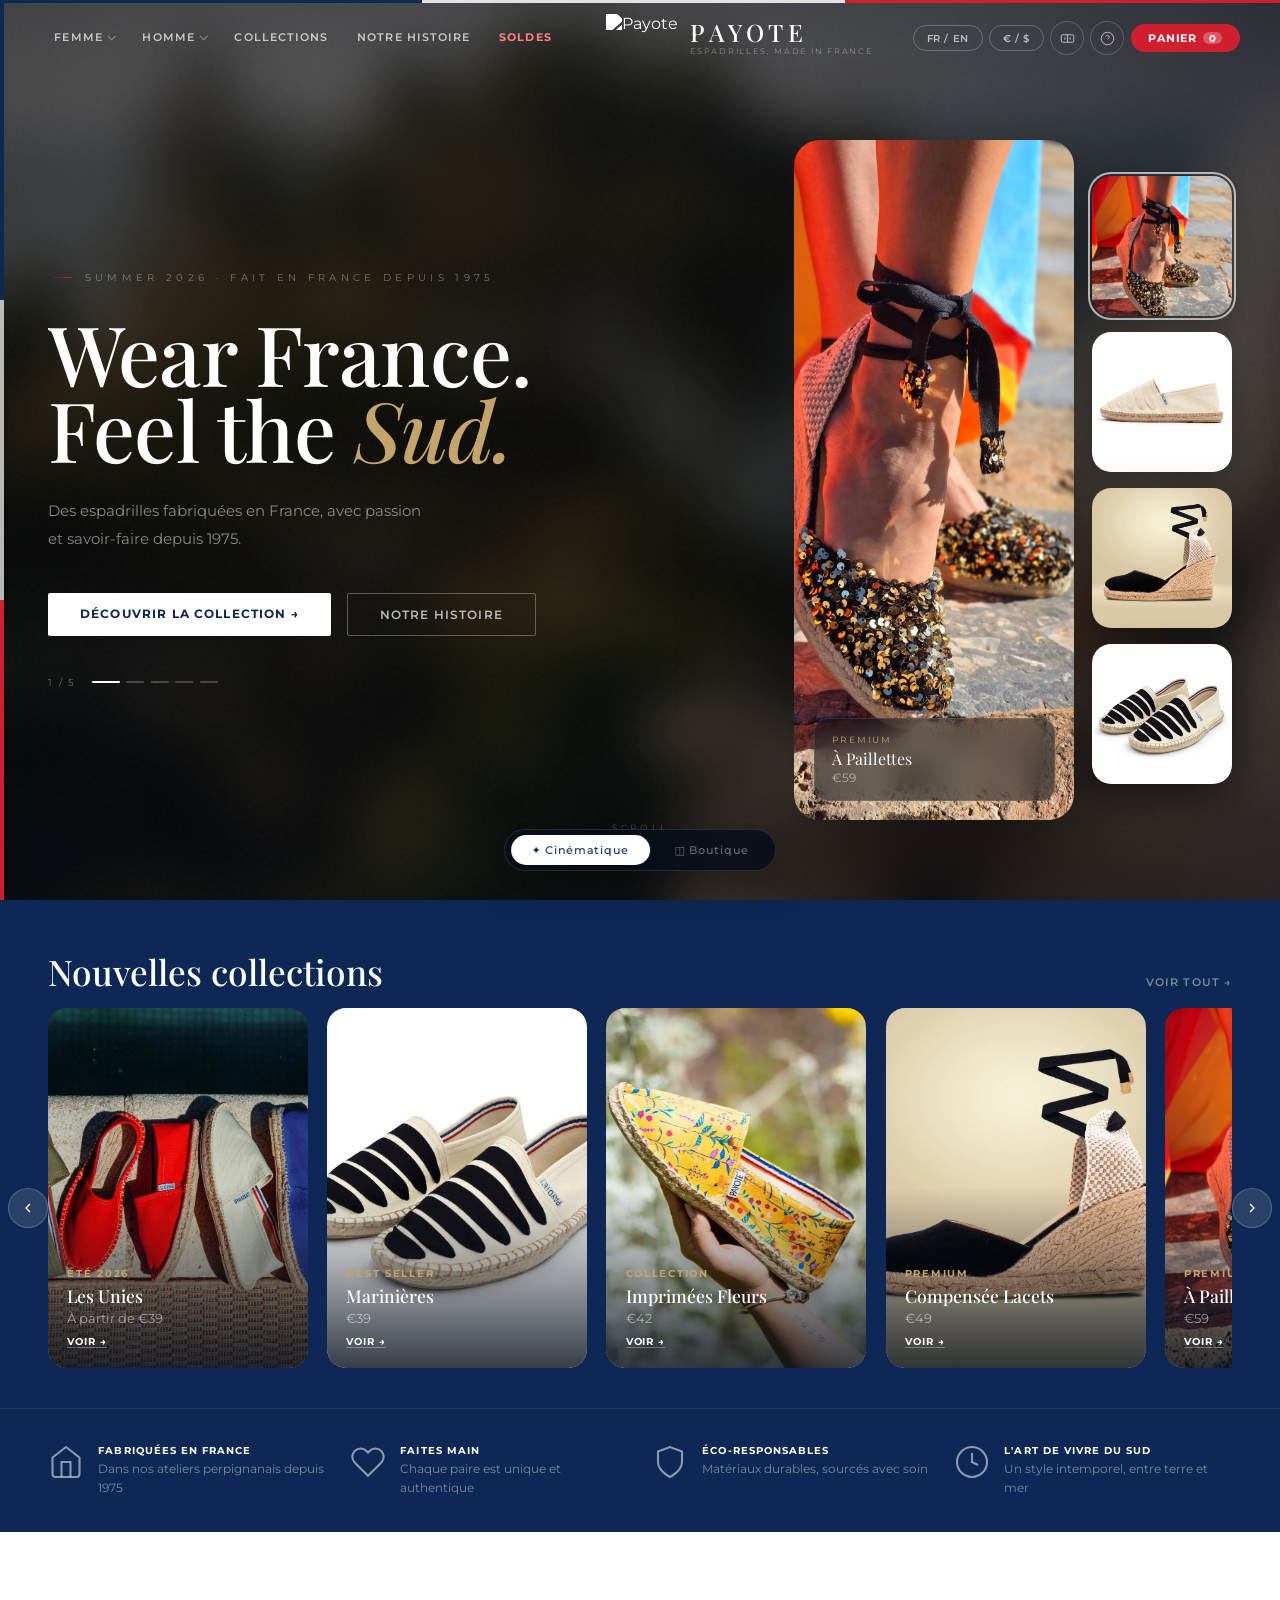
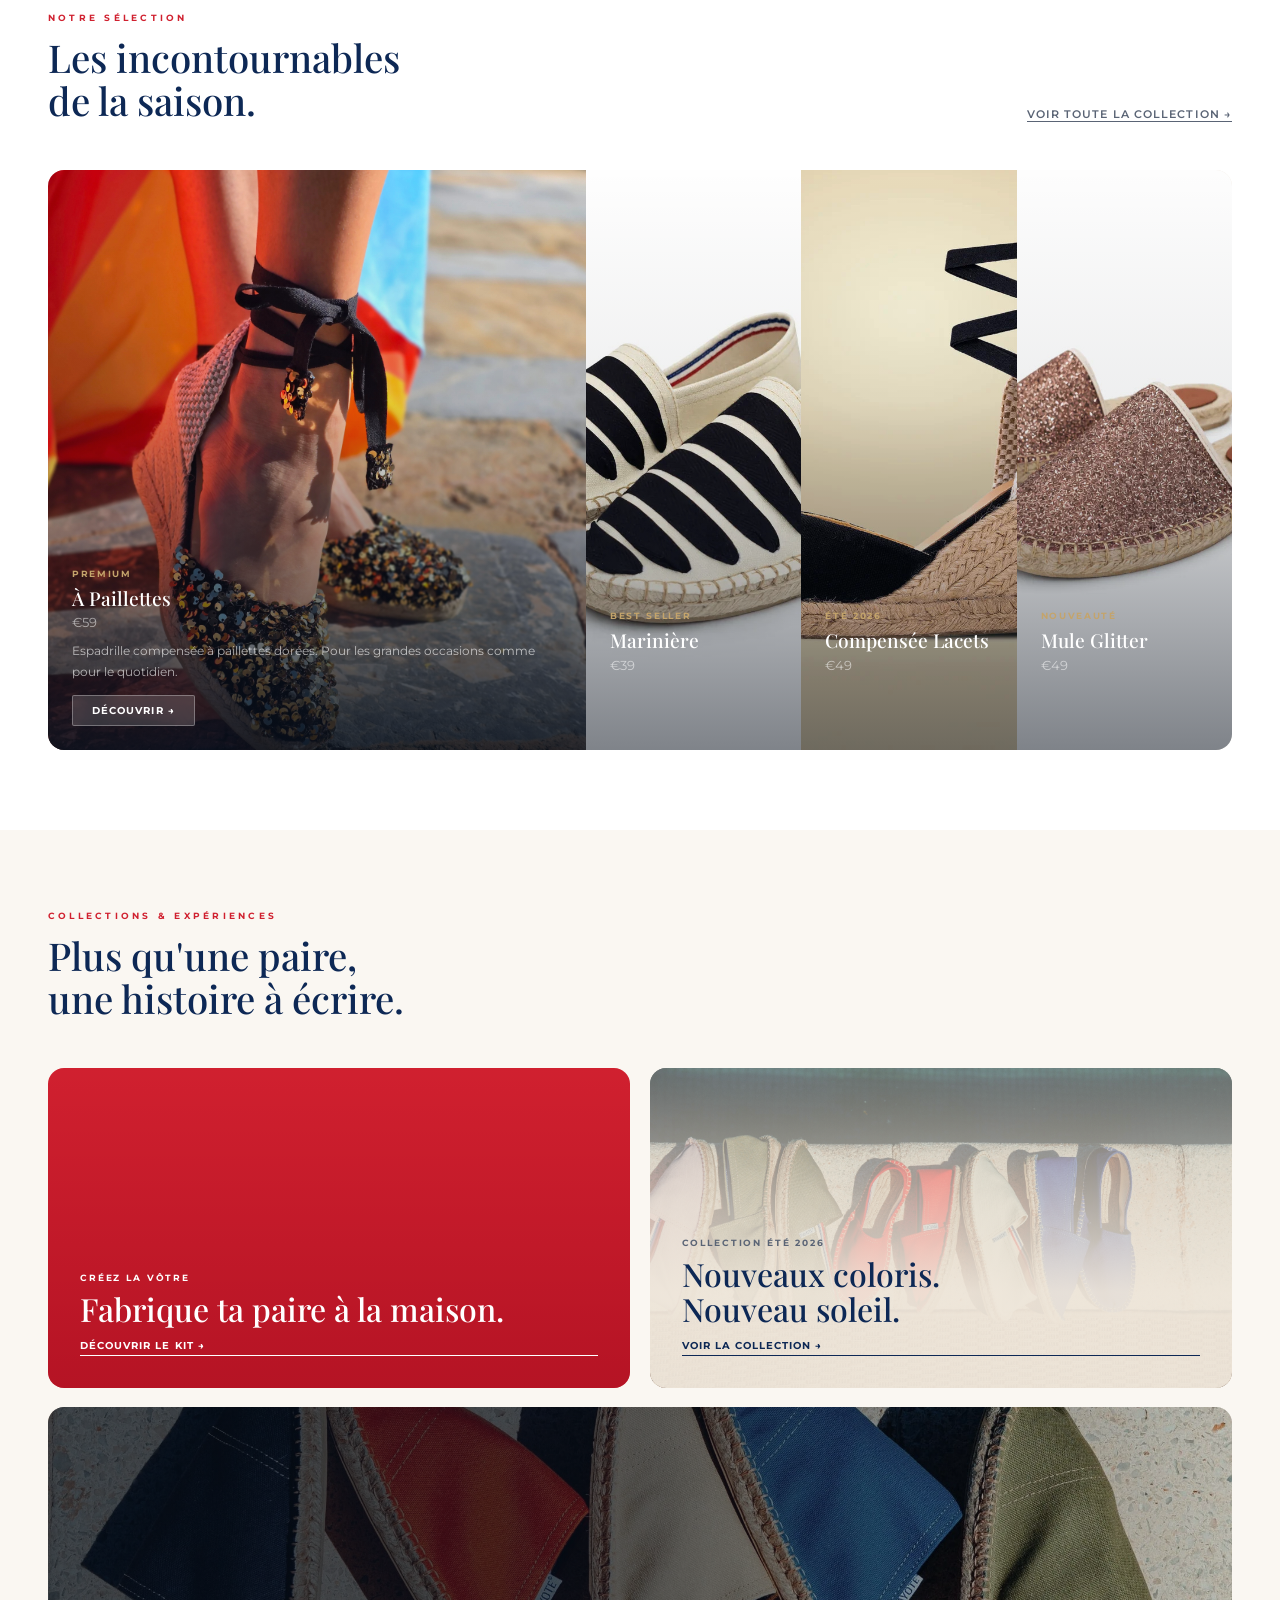
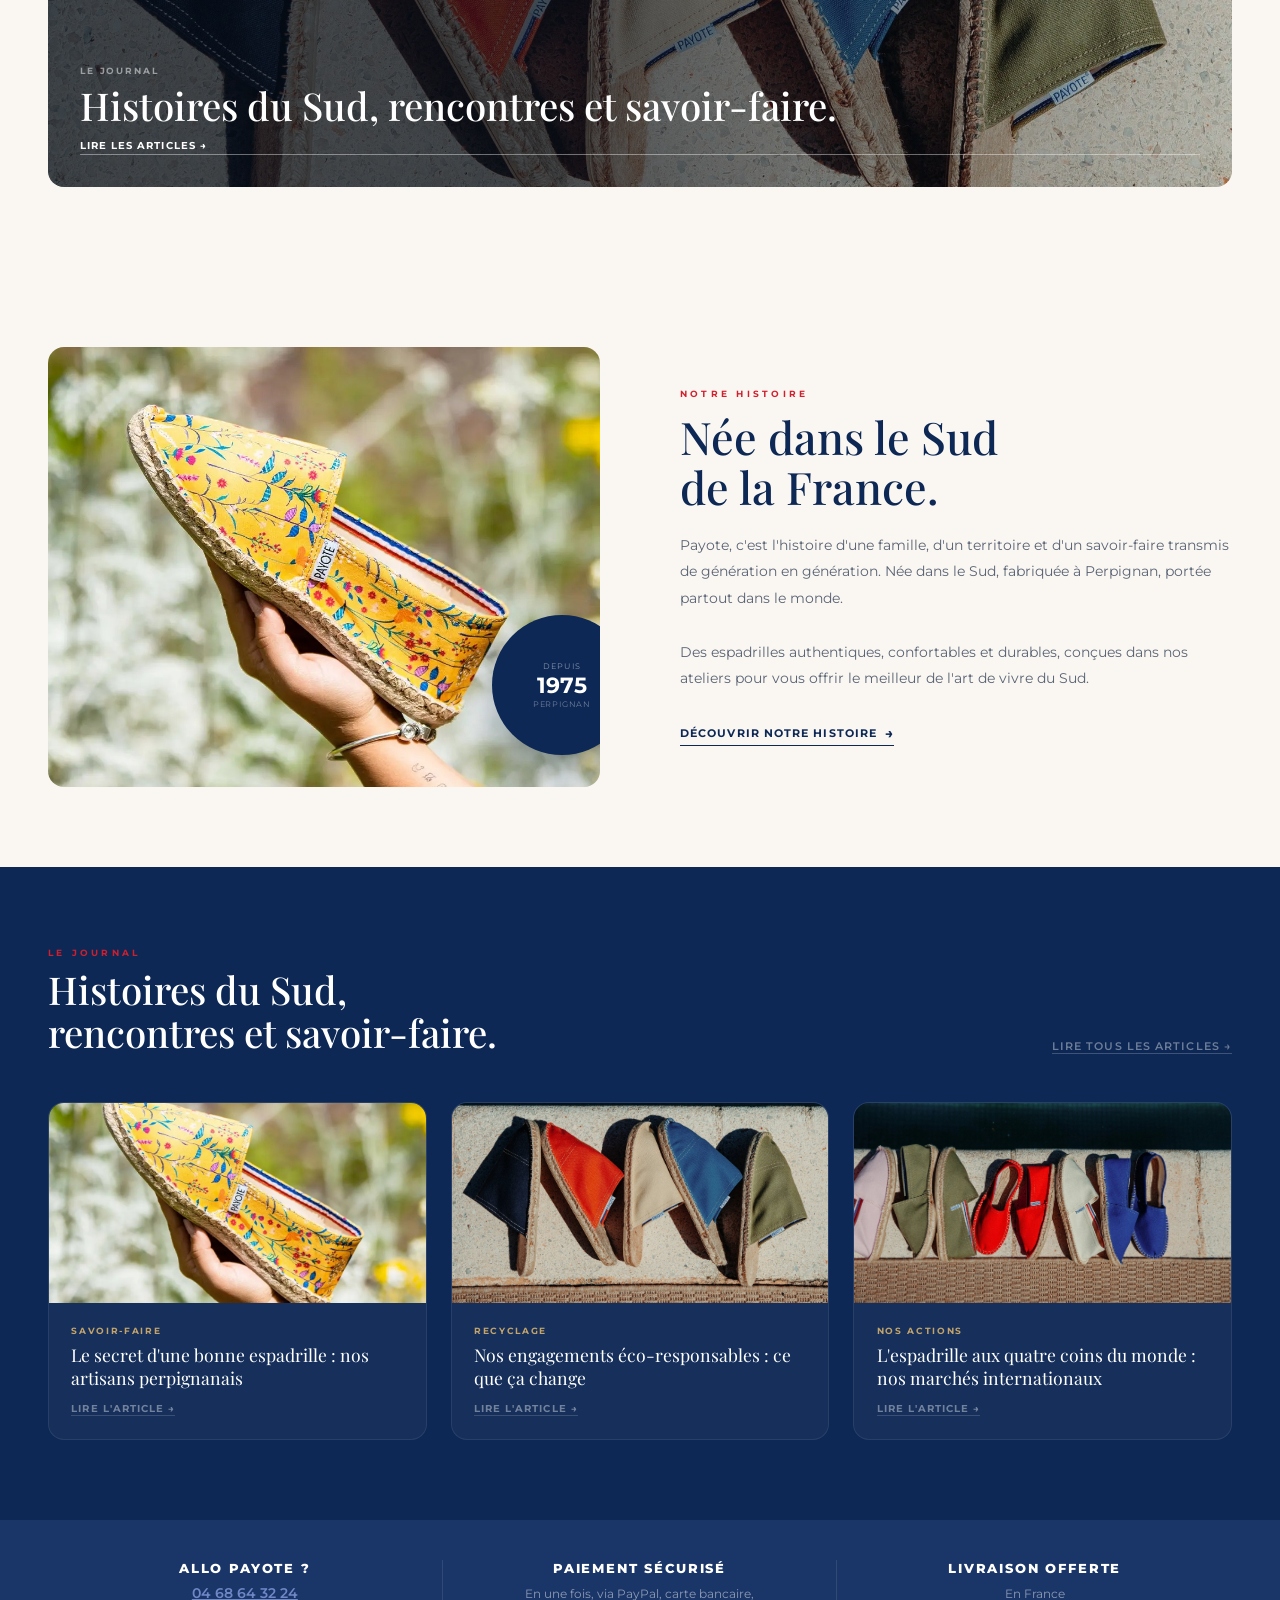
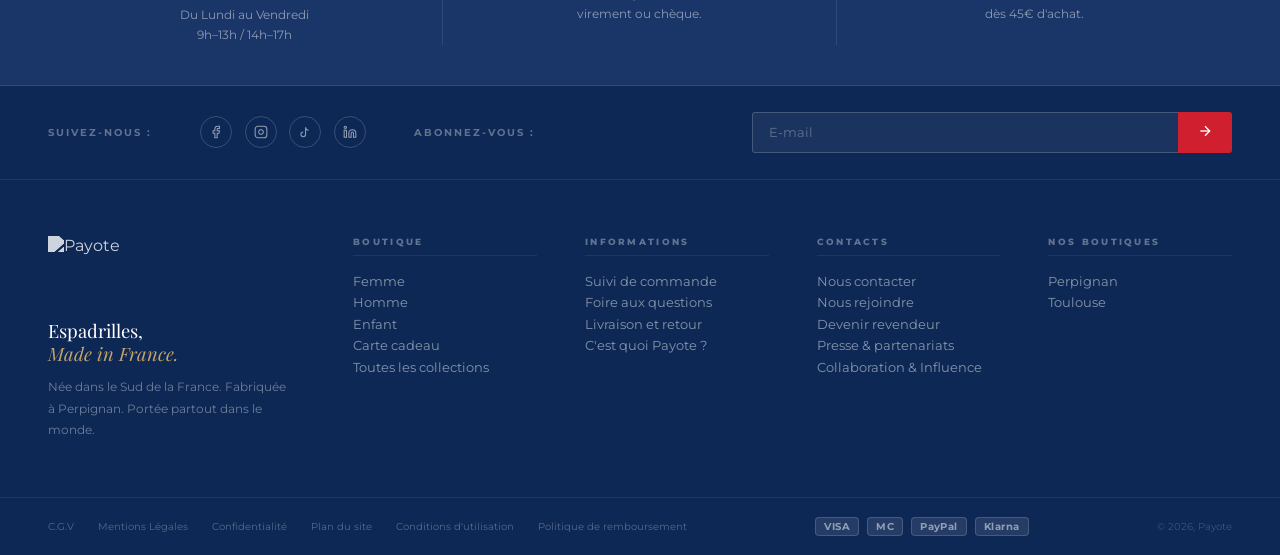
==== homepage.html @ 30a26383 "Update hero background image in homepage.html" ====
<!DOCTYPE html>
<html lang="fr">
<head>
  <meta charset="UTF-8"/>
  <meta name="viewport" content="width=device-width, initial-scale=1.0"/>
  <title>PAYOTE · Espadrilles Artisanales Made in France</title>
  <link href="https://fonts.googleapis.com/css2?family=Playfair+Display:ital,wght@0,400;0,500;0,700;1,400;1,500&family=Montserrat:wght@300;400;500;600;700&display=swap" rel="stylesheet"/>
<style>
/* ─── TOKENS ──────────────────────────────────── */
:root {
  --navy:    #0D2855;
  --rouge:   #D0202F;
  --cream:   #FAF7F2;
  --sand:    #F0E8DC;
  --gold:    #C4A46B;
  --terra:   #E46A2E;
  --muted:   #5a6475;
  --bleu:    #2E3A48;
  --serif:   'Playfair Display', Georgia, serif;
  --sans:    'Montserrat', system-ui, sans-serif;
  --nav-h:   76px;
}
*,*::before,*::after{box-sizing:border-box;margin:0;padding:0}
html{scroll-behavior:smooth}
body{font-family:var(--sans);background:var(--cream);color:var(--bleu);overflow-x:hidden;-webkit-font-smoothing:antialiased}
a{text-decoration:none;color:inherit}
img{display:block;max-width:100%}

/* ─── VERSION SWITCHER ────────────────────────── */
#vsw{
  position:fixed;bottom:1.8rem;left:50%;transform:translateX(-50%);
  z-index:600;display:flex;gap:.25rem;
  background:rgba(6,14,26,.88);backdrop-filter:blur(16px);
  border:1px solid rgba(255,255,255,.12);border-radius:99px;
  padding:.35rem .35rem;
  box-shadow:0 8px 40px rgba(0,0,0,.4);
}
.vbtn{
  border:none;border-radius:99px;padding:.48rem 1.3rem;
  font-size:.68rem;font-family:var(--sans);font-weight:500;letter-spacing:.08em;
  cursor:pointer;transition:background .25s,color .25s;
  color:rgba(255,255,255,.4);background:transparent;white-space:nowrap;
}
.vbtn.on{background:#fff;color:var(--navy);}

/* ─── NAV ─────────────────────────────────────── */
.site-header{
  position:fixed;top:0;left:0;right:0;z-index:200;
  height:var(--nav-h);
  transition:background .4s,backdrop-filter .4s,box-shadow .4s;
}
/* FR tricolore hairline */
.site-header::before{
  content:'';position:absolute;top:0;left:0;right:0;height:3px;z-index:1;
  background:linear-gradient(to right,var(--navy) 33%,rgba(255,255,255,.85) 33% 66%,var(--rouge) 66%);
}
/* dark hero → transparent, becomes navy on scroll */
.site-header.mode-dark{background:rgba(6,14,26,0);}
.site-header.mode-dark.scrolled{background:rgba(6,14,26,.96);backdrop-filter:blur(20px);box-shadow:0 4px 40px rgba(0,0,0,.4);}
/* light → white always */
.site-header.mode-light{background:#fff;box-shadow:0 1px 0 rgba(13,40,85,.08);}

.nav-inner{
  max-width:1440px;margin:auto;height:var(--nav-h);
  display:grid;grid-template-columns:1fr auto 1fr;
  align-items:center;padding:0 2.5rem;gap:2rem;
}
/* LEFT */
.nav-left{display:flex;align-items:stretch;height:100%;gap:0;}
.nav-item{position:relative;display:flex;align-items:center;}
.nav-trig{
  display:flex;align-items:center;gap:.3rem;padding:0 .9rem;height:100%;
  font-size:.68rem;font-weight:600;letter-spacing:.1em;text-transform:uppercase;
  border:none;background:none;font-family:var(--sans);cursor:pointer;
  white-space:nowrap;border-bottom:2px solid transparent;
  transition:color .2s,border-color .2s;
}
.mode-dark .nav-trig{color:rgba(255,255,255,.7);}
.mode-dark.scrolled .nav-trig{color:rgba(255,255,255,.7);}
.mode-light .nav-trig{color:var(--navy);}
.nav-trig:hover,.nav-item:hover>.nav-trig{border-bottom-color:var(--rouge);}
.mode-dark .nav-trig:hover,.mode-dark.scrolled .nav-trig:hover{color:#fff;border-bottom-color:rgba(255,255,255,.5);}
.nav-trig.red{color:var(--rouge)!important;font-weight:700;}
.mode-dark .nav-trig.red{color:#ff8080!important;}
.chev{width:6px;height:6px;border-right:1.5px solid currentColor;border-bottom:1.5px solid currentColor;transform:rotate(45deg) translateY(-1px);transition:transform .25s;opacity:.55;}
.nav-item:hover>.nav-trig .chev{transform:rotate(225deg) translateY(2px);opacity:1;}

/* BRAND */
.nav-brand{
  display:flex;align-items:center;gap:.75rem;
  text-decoration:none;padding:.25rem .5rem;
}
.brand-badge{
  height:48px;width:auto;flex-shrink:0;
  transition:filter .4s;
}
.mode-dark .brand-badge,.mode-dark.scrolled .brand-badge{filter:brightness(0) invert(1);}
.mode-light .brand-badge{filter:none;}
.brand-text{display:flex;flex-direction:column;}
.brand-wm{
  font-family:var(--serif);font-size:1.5rem;font-weight:500;
  letter-spacing:.2em;line-height:1;transition:color .4s;
}
.mode-dark .brand-wm,.mode-dark.scrolled .brand-wm{color:#fff;}
.mode-light .brand-wm{color:var(--navy);}
.brand-sub{
  font-size:.5rem;letter-spacing:.22em;text-transform:uppercase;
  color:rgba(255,255,255,.4);margin-top:.1rem;transition:color .4s;
}
.mode-light .brand-sub{color:var(--muted);}

/* RIGHT */
.nav-right{display:flex;align-items:center;justify-content:flex-end;gap:.4rem;}
.nav-pill{
  padding:.35rem .8rem;font-size:.63rem;font-weight:600;letter-spacing:.06em;text-transform:uppercase;
  border-radius:99px;border:1px solid rgba(255,255,255,.25);
  background:transparent;cursor:pointer;font-family:var(--sans);
  white-space:nowrap;text-decoration:none;transition:.2s;
}
.mode-dark .nav-pill,.mode-dark.scrolled .nav-pill{color:rgba(255,255,255,.65);}
.mode-dark .nav-pill:hover,.mode-dark.scrolled .nav-pill:hover{background:rgba(255,255,255,.1);color:#fff;border-color:rgba(255,255,255,.5);}
.mode-light .nav-pill{color:var(--navy);border-color:rgba(13,40,85,.22);}
.mode-light .nav-pill:hover{background:var(--navy);color:#fff;border-color:var(--navy);}
.nav-icon{
  width:34px;height:34px;border-radius:50%;border:1px solid rgba(255,255,255,.2);
  background:transparent;display:flex;align-items:center;justify-content:center;
  cursor:pointer;transition:.2s;text-decoration:none;
}
.mode-dark .nav-icon svg,.mode-dark.scrolled .nav-icon svg{stroke:#fff;opacity:.65;}
.mode-light .nav-icon{border-color:rgba(13,40,85,.18);}
.mode-light .nav-icon svg{stroke:var(--navy);opacity:.7;}
.nav-icon:hover{background:rgba(255,255,255,.12);}
.mode-light .nav-icon:hover{background:var(--sand);}
.nav-icon svg{width:15px;height:15px;fill:none;stroke-width:1.6;}
.nav-cart{
  display:flex;align-items:center;gap:.35rem;padding:.44rem 1.1rem;
  background:var(--rouge);color:#fff;border:none;border-radius:99px;
  font-size:.66rem;font-weight:700;letter-spacing:.07em;text-transform:uppercase;
  font-family:var(--sans);cursor:pointer;transition:.2s;text-decoration:none;
}
.nav-cart:hover{transform:scale(1.03);box-shadow:0 4px 18px rgba(208,32,47,.45);}
.cart-n{background:rgba(255,255,255,.25);border-radius:99px;padding:.04rem .38rem;font-size:.6rem;font-weight:700;}

/* Mega dropdown */
.mega-drop{
  position:absolute;top:100%;left:0;
  background:#fff;border-top:3px solid var(--navy);
  border:1px solid rgba(13,40,85,.1);border-top:3px solid var(--navy);
  border-radius:0 1.2rem 1.2rem 1.2rem;
  box-shadow:0 24px 80px rgba(13,40,85,.18);
  padding:2rem 2.2rem 2.2rem;
  opacity:0;pointer-events:none;
  transition:opacity .2s,transform .2s;transform:translateY(8px);
  min-width:680px;display:grid;grid-template-columns:1.3fr 1fr 200px;gap:2rem;z-index:300;
}
.nav-item:hover>.mega-drop{opacity:1;pointer-events:all;transform:translateY(0);}
.mc-title{
  font-size:.57rem;font-weight:700;letter-spacing:.28em;text-transform:uppercase;
  color:var(--muted);margin-bottom:.9rem;padding-bottom:.5rem;border-bottom:1.5px solid var(--sand);
}
.mc-link{
  display:flex;align-items:center;gap:0;
  font-size:.82rem;color:var(--bleu);padding:.35rem 0;
  transition:color .15s,gap .2s;
}
.mc-link::before{content:'';width:0;height:1.5px;background:var(--rouge);transition:width .2s,margin-right .2s;flex-shrink:0;}
.mc-link:hover{color:var(--navy);gap:.5rem;}
.mc-link:hover::before{width:12px;margin-right:3px;}
.mc-link.new{color:var(--rouge);font-weight:600;}
.mc-link.soldes{color:var(--rouge);}
.mc-visual{
  border-radius:.8rem;overflow:hidden;aspect-ratio:3/4;
  background-size:cover;background-position:center;position:relative;display:block;
  transition:transform .3s cubic-bezier(.16,1,.3,1);
}
.mc-visual:hover{transform:scale(1.02);}
.mc-visual::after{content:'';position:absolute;inset:0;background:linear-gradient(to top,rgba(13,40,85,.7),transparent 55%);}
.mc-vis-label{position:absolute;bottom:.8rem;left:.8rem;z-index:1;font-size:.62rem;font-weight:700;letter-spacing:.14em;text-transform:uppercase;color:#fff;font-family:var(--sans);}

/* Mobile */
.hamburger{display:none;flex-direction:column;gap:5px;width:36px;height:36px;cursor:pointer;align-items:center;justify-content:center;}
.hamburger span{display:block;width:22px;height:1.5px;border-radius:2px;transition:.3s;}
.mode-dark .hamburger span,.mode-dark.scrolled .hamburger span{background:#fff;}
.mode-light .hamburger span{background:var(--navy);}
.hamburger.open span:nth-child(1){transform:rotate(45deg) translate(5px,4px);}
.hamburger.open span:nth-child(2){opacity:0;}
.hamburger.open span:nth-child(3){transform:rotate(-45deg) translate(5px,-4px);}
.mob-menu{
  display:none;position:fixed;top:var(--nav-h);left:0;right:0;bottom:0;
  background:#fff;z-index:190;overflow-y:auto;padding:2rem 1.5rem 3rem;
  transform:translateX(100%);transition:transform .35s cubic-bezier(.4,0,.2,1);
}
.mob-menu.open{transform:translateX(0);}
.mob-sec{margin-bottom:2rem;}
.mob-sec-t{font-size:.57rem;letter-spacing:.28em;text-transform:uppercase;color:var(--muted);margin-bottom:.75rem;padding-bottom:.5rem;border-bottom:2px solid var(--sand);}
.mob-a{display:block;padding:.65rem 0;font-size:.9rem;color:var(--bleu);border-bottom:1px solid rgba(13,40,85,.05);}
.mob-a.r{color:var(--rouge);font-weight:600;}
.mob-utils{display:flex;gap:.6rem;flex-wrap:wrap;margin-top:1.5rem;}
.mob-util-btn{flex:1;min-width:110px;padding:.75rem 1rem;text-align:center;border:1px solid rgba(13,40,85,.15);border-radius:99px;font-size:.75rem;color:var(--navy);background:transparent;font-family:var(--sans);}

/* ─── V1 — CINEMATIC FULL-BLEED HERO ─────────── */
.hero-v1{
  position:relative;min-height:100svh;overflow:hidden;
  display:flex;align-items:center;background:#060e1a;
}
.hero-v1 .bg-blur{
  position:absolute;inset:-5%;background-size:cover;background-position:center;
  filter:blur(28px) brightness(.52) saturate(1.1);transform:scale(1.05);
  transition:opacity 1.8s ease;z-index:0;
}
.hero-v1 .bg-blur.on{opacity:1;}
.hero-v1 .bg-blur.off{opacity:0;}
.hero-v1 .vignette{
  position:absolute;inset:0;z-index:1;pointer-events:none;
  background:radial-gradient(ellipse at 35% 50%,transparent 25%,rgba(4,9,22,.6) 100%);
}
/* FR left stripe */
.fr-stripe{position:absolute;left:0;top:0;bottom:0;width:4px;z-index:5;display:flex;flex-direction:column;}
.fr-stripe span{flex:1;}
.fr-b{background:var(--navy);}
.fr-w{background:rgba(255,255,255,.7);}
.fr-r{background:var(--rouge);}
/* grain */
.hero-v1::before{
  content:'';position:absolute;inset:0;z-index:2;pointer-events:none;
  background-image:url("data:image/svg+xml,%3Csvg viewBox='0 0 256 256' xmlns='http://www.w3.org/2000/svg'%3E%3Cfilter id='n'%3E%3CfeTurbulence type='fractalNoise' baseFrequency='0.9' numOctaves='4'/%3E%3C/filter%3E%3Crect width='100%25' height='100%25' filter='url(%23n)' opacity='0.028'/%3E%3C/svg%3E");
  animation:grain 2s steps(2) infinite;
}
@keyframes grain{0%,100%{transform:translate(0,0);}25%{transform:translate(-2%,-1%);}75%{transform:translate(1%,1%);}}

.hero-v1-inner{
  position:relative;z-index:10;
  width:100%;max-width:1440px;margin:0 auto;padding:0 3rem;
  padding-top:calc(var(--nav-h) + 3rem);padding-bottom:4rem;
  display:grid;grid-template-columns:1fr 1.05fr;align-items:center;gap:3rem;
}

/* Copy */
.cin-eye{
  font-size:.6rem;letter-spacing:.45em;text-transform:uppercase;
  color:rgba(255,255,255,.38);margin-bottom:2rem;
  display:flex;align-items:center;gap:.8rem;
  opacity:0;animation:fadeup .8s .2s forwards;
}
.cin-eye::before{content:'';width:24px;height:1.5px;background:linear-gradient(to right,var(--navy),var(--rouge));flex-shrink:0;}
.cin-h1{
  font-family:var(--serif);font-size:clamp(3.2rem,6.5vw,7rem);
  font-weight:500;line-height:.92;color:#fff;letter-spacing:-.01em;
}
.cin-h1 .line{display:block;overflow:hidden;}
.cin-h1 .li{display:block;transform:translateY(110%);animation:slideup .95s cubic-bezier(.16,1,.3,1) forwards;}
.cin-h1 .line:nth-child(1) .li{animation-delay:.4s;}
.cin-h1 .line:nth-child(2) .li{animation-delay:.55s;}
.cin-h1 .line:nth-child(3) .li{animation-delay:.7s;}
.cin-h1 em{font-style:italic;color:var(--gold);}
.cin-sub{
  margin-top:1.8rem;color:rgba(255,255,255,.5);
  font-size:clamp(.82rem,1.2vw,.95rem);line-height:1.85;max-width:380px;
  opacity:0;animation:fadeup .8s 1.1s forwards;
}
.cin-cta{
  margin-top:2.5rem;display:flex;gap:1rem;flex-wrap:wrap;
  opacity:0;animation:fadeup .8s 1.3s forwards;
}
.btn-primary{
  background:#fff;color:var(--navy);border:none;border-radius:2px;
  padding:.85rem 2rem;font-size:.72rem;font-weight:700;letter-spacing:.1em;
  text-transform:uppercase;font-family:var(--sans);cursor:pointer;
  display:inline-block;transition:transform .25s,box-shadow .25s,background .25s,color .25s;
  position:relative;overflow:hidden;
}
.btn-primary::before{content:'';position:absolute;inset:0;background:var(--navy);transform:scaleX(0);transform-origin:left;transition:transform .4s cubic-bezier(.4,0,.2,1);}
.btn-primary:hover{transform:scale(1.02);box-shadow:0 6px 24px rgba(13,40,85,.35);color:#fff;}
.btn-primary:hover::before{transform:scaleX(1);}
.btn-primary span{position:relative;z-index:1;}
.btn-ghost{
  background:transparent;border:1px solid rgba(255,255,255,.3);border-radius:2px;
  padding:.85rem 2rem;font-size:.72rem;font-weight:600;letter-spacing:.1em;
  text-transform:uppercase;font-family:var(--sans);cursor:pointer;
  color:rgba(255,255,255,.7);transition:.25s;display:inline-block;
}
.btn-ghost:hover{border-color:rgba(255,255,255,.7);color:#fff;}

/* Shuffle stack */
.shuffle-stage{
  position:relative;z-index:10;
  height:min(76vh,680px);min-height:480px;
  display:flex;align-items:center;justify-content:flex-end;
}
.sh-main{
  width:280px;height:100%;border-radius:1.6rem;overflow:hidden;
  position:relative;box-shadow:0 40px 100px rgba(0,0,0,.55);flex-shrink:0;
}
.sh-main-img{
  position:absolute;inset:0;background-size:cover;background-position:center;
  transition:opacity .9s cubic-bezier(.4,0,.2,1),transform 8s ease;
}
.sh-main-img.on{opacity:1;transform:scale(1.04);}
.sh-main-img.off{opacity:0;transform:scale(1);}
.sh-label{
  position:absolute;bottom:1.2rem;left:1.2rem;right:1.2rem;z-index:3;
  background:rgba(6,14,26,.5);backdrop-filter:blur(12px);
  border-radius:.9rem;padding:.9rem 1.1rem;border:1px solid rgba(255,255,255,.1);
}
.sh-tag{font-size:.58rem;letter-spacing:.2em;text-transform:uppercase;color:var(--gold);margin-bottom:.2rem;}
.sh-name{font-family:var(--serif);font-size:1rem;color:#fff;font-weight:400;}
.sh-price{font-size:.78rem;color:rgba(255,255,255,.5);margin-top:.1rem;}

.sh-side{display:flex;flex-direction:column;gap:1rem;margin-left:1.1rem;}
.sh-thumb{
  width:140px;height:140px;border-radius:1.2rem;overflow:hidden;position:relative;
  box-shadow:0 18px 44px rgba(0,0,0,.38);cursor:pointer;
  transition:transform .35s cubic-bezier(.16,1,.3,1),box-shadow .35s,outline .2s;
}
.sh-thumb:hover{transform:translateX(-4px) scale(1.03);}
.sh-thumb.active{outline:2px solid rgba(255,255,255,.65);outline-offset:2px;}
.sh-thumb-img{position:absolute;inset:0;background-size:cover;background-position:center;transition:opacity .7s;}
.sh-thumb-img.on{opacity:1;}
.sh-thumb-img.off{opacity:0;}
.sh-thumb::after{content:attr(data-name);position:absolute;bottom:0;left:0;right:0;background:linear-gradient(transparent,rgba(6,14,26,.75));color:#fff;font-size:.62rem;letter-spacing:.05em;padding:.9rem .6rem .55rem;opacity:0;transition:opacity .25s;font-family:var(--serif);}
.sh-thumb:hover::after{opacity:1;}

.sh-nav{display:flex;align-items:center;gap:1rem;margin-top:1rem;}
.sh-counter{font-size:.62rem;letter-spacing:.18em;color:rgba(255,255,255,.38);}
.sh-lines{display:flex;gap:.4rem;}
.sh-line{height:2px;border-radius:2px;background:rgba(255,255,255,.22);cursor:pointer;transition:width .4s,background .4s;}
.sh-line.on{background:#fff;}

/* Scroll hint */
.scroll-hint{
  position:absolute;bottom:1.8rem;left:50%;transform:translateX(-50%);
  z-index:10;color:rgba(255,255,255,.28);font-size:.57rem;letter-spacing:.35em;text-transform:uppercase;
  animation:shbounce 2.5s ease-in-out infinite;
}
.scroll-hint::after{content:'';display:block;width:1px;height:30px;background:linear-gradient(to bottom,rgba(255,255,255,.28),transparent);margin:.5rem auto 0;}
@keyframes shbounce{0%,100%{opacity:.28;transform:translateX(-50%) translateY(0);}50%{opacity:.5;transform:translateX(-50%) translateY(4px);}}
@keyframes fadeup{to{opacity:1;}}
@keyframes slideup{to{transform:translateY(0);}}

/* ─── V1 DISPLAY ──────────────────────────────── */
.v-section{display:none;}
.v-section.on{display:block;}

/* ─── COLLECTION SHUFFLE (below V1 hero) ─────── */
/* → full-bleed horizontal strip with new collection images */
.coll-strip{
  background:var(--navy);padding:1rem 0 0;overflow:hidden;
}
.coll-strip-head{
  max-width:1440px;margin:0 auto;padding:2rem 3rem .8rem;
  display:flex;align-items:baseline;justify-content:space-between;
}
.coll-strip-title{font-family:var(--serif);font-size:clamp(1.5rem,2.8vw,2.2rem);font-weight:500;color:#fff;}
.coll-strip-link{font-size:.68rem;font-weight:600;letter-spacing:.1em;text-transform:uppercase;color:rgba(255,255,255,.45);transition:color .2s;}
.coll-strip-link:hover{color:#fff;}

.coll-track-wrap{position:relative;padding:0 3rem 2rem;}
.coll-track{
  display:flex;gap:1.2rem;overflow-x:auto;scroll-snap-type:x mandatory;
  scrollbar-width:none;padding-bottom:.5rem;
}
.coll-track::-webkit-scrollbar{display:none;}
.coll-card{
  flex:0 0 260px;height:360px;border-radius:1.2rem;overflow:hidden;position:relative;
  background:var(--bleu);scroll-snap-align:start;cursor:pointer;
  transition:transform .35s cubic-bezier(.16,1,.3,1);flex-shrink:0;
}
.coll-card:hover{transform:translateY(-6px);}
.coll-card-img{position:absolute;inset:0;background-size:cover;background-position:center;transition:transform .5s ease;}
.coll-card:hover .coll-card-img{transform:scale(1.06);}
.coll-card::after{content:'';position:absolute;inset:0;background:linear-gradient(to top,rgba(6,14,26,.8) 0%,transparent 50%);}
.coll-card-body{position:absolute;bottom:1.2rem;left:1.2rem;right:1.2rem;z-index:2;}
.coll-tag{font-size:.6rem;font-weight:700;letter-spacing:.18em;text-transform:uppercase;color:var(--gold);margin-bottom:.3rem;}
.coll-name{font-family:var(--serif);font-size:1.1rem;color:#fff;font-weight:500;margin-bottom:.2rem;}
.coll-price{font-size:.82rem;color:rgba(255,255,255,.55);}
.coll-btn{display:inline-block;margin-top:.6rem;font-size:.6rem;font-weight:700;letter-spacing:.1em;text-transform:uppercase;color:#fff;border-bottom:1px solid rgba(255,255,255,.3);}

/* Strip arrows */
.coll-arr{
  position:absolute;top:50%;transform:translateY(-50%);
  width:40px;height:40px;border-radius:50%;background:rgba(255,255,255,.12);
  border:1px solid rgba(255,255,255,.2);display:flex;align-items:center;justify-content:center;
  cursor:pointer;transition:.2s;z-index:10;
}
.coll-arr:hover{background:rgba(255,255,255,.22);}
.coll-arr svg{width:16px;height:16px;stroke:#fff;fill:none;stroke-width:2;}
.coll-arr-l{left:.5rem;}
.coll-arr-r{right:.5rem;}

/* ─── TRUST BAND ──────────────────────────────── */
.trust-band{
  background:var(--navy);
  border-top:1px solid rgba(255,255,255,.08);
}
.trust-band-inner{
  max-width:1440px;margin:auto;
  display:grid;grid-template-columns:repeat(4,1fr);
  padding:2.2rem 3rem;gap:1.5rem;
}
.trust-item{display:flex;align-items:flex-start;gap:.9rem;}
.trust-icon{width:36px;height:36px;flex-shrink:0;opacity:.7;}
.trust-icon svg{width:100%;height:100%;stroke:rgba(255,255,255,.75);fill:none;stroke-width:1.4;}
.trust-label{font-size:.65rem;font-weight:700;letter-spacing:.1em;text-transform:uppercase;color:#fff;margin-bottom:.2rem;}
.trust-desc{font-size:.72rem;color:rgba(255,255,255,.45);line-height:1.6;}

/* ─── V2 — WHITE EDITORIAL HERO ──────────────── */
.hero-v2{
  min-height:100svh;background:var(--cream);position:relative;overflow:hidden;
  display:grid;grid-template-columns:1fr 1fr;
}
.hero-v2::before{
  content:'';position:absolute;inset:0;pointer-events:none;
  background:url("data:image/svg+xml,%3Csvg viewBox='0 0 600 600' xmlns='http://www.w3.org/2000/svg'%3E%3Cfilter id='n'%3E%3CfeTurbulence type='fractalNoise' baseFrequency='0.65' numOctaves='4'/%3E%3C/filter%3E%3Crect width='100%25' height='100%25' filter='url(%23n)' opacity='0.03'/%3E%3C/svg%3E");
}
.v2-copy{
  position:relative;z-index:2;
  padding:0 4rem 4rem 4.5rem;
  display:flex;flex-direction:column;justify-content:center;
  padding-top:calc(var(--nav-h) + 3rem);
}
.v2-eyebrow{
  font-size:.6rem;letter-spacing:.45em;text-transform:uppercase;
  color:var(--muted);margin-bottom:2rem;
  display:flex;align-items:center;gap:.8rem;
}
.v2-eyebrow::before{content:'';width:24px;height:1.5px;background:linear-gradient(to right,var(--navy),var(--rouge));flex-shrink:0;}
.v2-h1{
  font-family:var(--serif);font-size:clamp(3rem,6vw,6.5rem);
  font-weight:700;line-height:.9;color:var(--navy);letter-spacing:-.02em;
}
.v2-h1 .rg{color:var(--rouge);}
.v2-sub{margin-top:1.8rem;font-size:.9rem;color:var(--muted);line-height:1.85;max-width:340px;}
.v2-btn{
  display:inline-block;margin-top:2.2rem;
  background:var(--navy);color:#fff;border-radius:2px;
  padding:.9rem 2rem;font-size:.72rem;font-weight:700;letter-spacing:.1em;
  text-transform:uppercase;font-family:var(--sans);cursor:pointer;transition:.25s;
}
.v2-btn:hover{background:var(--rouge);box-shadow:0 6px 24px rgba(208,32,47,.3);}
.v2-badge{
  display:inline-flex;align-items:center;justify-content:center;
  width:100px;height:100px;border-radius:50%;border:2px solid var(--rouge);
  margin-top:2.5rem;position:relative;
}
.v2-badge-text{font-size:.55rem;font-weight:700;letter-spacing:.2em;text-transform:uppercase;color:var(--rouge);text-align:center;line-height:1.4;}
.v2-since{font-size:1.2rem;font-weight:700;color:var(--rouge);display:block;}
.v2-badge-ring{
  position:absolute;inset:-8px;border-radius:50%;
  border:1px solid rgba(208,32,47,.2);
}
.v2-product{
  position:relative;z-index:2;
  display:flex;align-items:flex-end;justify-content:center;
  padding:calc(var(--nav-h) + 1rem) 2rem 0 1rem;
  overflow:hidden;
}
.v2-product-img{
  width:auto;height:88%;max-height:700px;object-fit:contain;
  filter:drop-shadow(0 40px 80px rgba(13,40,85,.2));
  transform:translateY(8%) rotate(-2deg);
  transition:transform .4s cubic-bezier(.16,1,.3,1);
}
.v2-product:hover .v2-product-img{transform:translateY(6%) rotate(0deg) scale(1.02);}

/* ─── SECTION LABEL ───────────────────────────── */
.sec-eye{font-size:.58rem;font-weight:700;letter-spacing:.35em;text-transform:uppercase;color:var(--rouge);margin-bottom:.8rem;}
.sec-h2{font-family:var(--serif);font-size:clamp(1.8rem,3vw,2.8rem);font-weight:500;line-height:1.12;color:var(--navy);}
.sec-sub{font-size:.84rem;color:var(--muted);line-height:1.85;margin-top:.6rem;}

/* ─── EXPANDABLE PRODUCT CARDS ────────────────── */
.products-sec{background:#fff;padding:5rem 0;}
.products-inner{max-width:1440px;margin:auto;padding:0 3rem;}
.products-head{display:flex;align-items:flex-end;justify-content:space-between;margin-bottom:3rem;}
.products-see-all{font-size:.68rem;font-weight:600;letter-spacing:.1em;text-transform:uppercase;color:var(--muted);border-bottom:1px solid var(--muted);transition:.2s;}
.products-see-all:hover{color:var(--navy);border-color:var(--navy);}

.pc-row{display:flex;gap:0;overflow:hidden;border-radius:1rem;}
.pc{
  position:relative;overflow:hidden;cursor:pointer;
  flex:1;height:580px;transition:flex .6s cubic-bezier(.4,0,.2,1);
  background:var(--sand);
}
.pc:hover,.pc.active{flex:2.5;}
.pc-img{position:absolute;inset:0;background-size:cover;background-position:center;transition:transform .6s cubic-bezier(.4,0,.2,1);}
.pc:hover .pc-img,.pc.active .pc-img{transform:scale(1.05);}
.pc::after{content:'';position:absolute;inset:0;background:linear-gradient(to top,rgba(6,14,26,.85) 0%,rgba(6,14,26,.1) 60%,transparent 100%);transition:opacity .4s;}
.pc:not(:hover):not(.active)::after{opacity:.6;}
.pc-body{
  position:absolute;bottom:0;left:0;right:0;z-index:2;
  padding:1.5rem;
}
.pc-tag{display:inline-block;font-size:.57rem;font-weight:700;letter-spacing:.18em;text-transform:uppercase;color:var(--gold);margin-bottom:.4rem;}
.pc-name{font-family:var(--serif);font-size:1.2rem;color:#fff;font-weight:500;margin-bottom:.2rem;}
.pc-price{font-size:.82rem;color:rgba(255,255,255,.55);}
.pc-desc{
  font-size:.78rem;color:rgba(255,255,255,.65);line-height:1.7;margin-top:.6rem;
  max-height:0;overflow:hidden;transition:max-height .5s cubic-bezier(.4,0,.2,1),opacity .4s;
  opacity:0;
}
.pc:hover .pc-desc,.pc.active .pc-desc{max-height:80px;opacity:1;}
.pc-cta{
  display:inline-block;margin-top:.8rem;padding:.5rem 1.2rem;
  background:rgba(255,255,255,.15);border:1px solid rgba(255,255,255,.3);
  backdrop-filter:blur(8px);border-radius:2px;
  font-size:.65rem;font-weight:700;letter-spacing:.1em;text-transform:uppercase;color:#fff;
  transform:translateY(8px);opacity:0;transition:.4s;
}
.pc:hover .pc-cta,.pc.active .pc-cta{transform:translateY(0);opacity:1;}

/* ─── MOSAIC ──────────────────────────────────── */
.mosaic-sec{background:var(--cream);padding:5rem 0;}
.mosaic-inner{max-width:1440px;margin:auto;padding:0 3rem;}
.mosaic-grid{display:grid;grid-template-columns:1fr 1fr;grid-template-rows:auto auto;gap:1.2rem;margin-top:3rem;}
.mosaic-tile{border-radius:1rem;overflow:hidden;position:relative;cursor:pointer;display:block;}
.mosaic-tile-img{width:100%;height:100%;object-fit:cover;display:block;transition:transform .5s cubic-bezier(.4,0,.2,1);}
.mosaic-tile:hover .mosaic-tile-img,.mosaic-tile:hover .mt-bg{transform:scale(1.04);}
.mt-bg{
  position:absolute;inset:0;background-size:cover;background-position:center;
  transition:transform .5s cubic-bezier(.4,0,.2,1);
}
.mosaic-tile .mt-overlay{position:absolute;inset:0;display:flex;flex-direction:column;justify-content:flex-end;padding:2rem;}
.mt-label{font-size:.58rem;font-weight:700;letter-spacing:.2em;text-transform:uppercase;margin-bottom:.5rem;}
.mt-title{font-family:var(--serif);font-size:clamp(1.3rem,2.5vw,2rem);font-weight:500;line-height:1.1;}
.mt-link{font-size:.65rem;font-weight:700;letter-spacing:.1em;text-transform:uppercase;margin-top:.8rem;display:inline-flex;align-items:center;gap:.4rem;border-bottom:1px solid currentColor;padding-bottom:.15rem;}
/* Red tile */
.mt-red{background:var(--rouge);height:320px;}
.mt-red .mt-overlay{background:linear-gradient(to top,rgba(140,0,20,.4),transparent);}
.mt-red .mt-label,.mt-red .mt-title,.mt-red .mt-link{color:#fff;}
/* Cream tile */
.mt-cream{background:var(--sand);height:320px;}
.mt-cream .mt-bg{}
.mt-cream .mt-label{color:var(--muted);}
.mt-cream .mt-title{color:var(--navy);}
.mt-cream .mt-link{color:var(--navy);}
/* Full-width photo tile */
.mt-photo{grid-column:1/-1;height:380px;}
.mt-photo .mt-overlay{background:linear-gradient(to right,rgba(6,14,26,.7) 40%,rgba(6,14,26,.1));}
.mt-photo .mt-label{color:rgba(255,255,255,.5);}
.mt-photo .mt-title{color:#fff;font-size:clamp(1.6rem,3vw,2.5rem);}
.mt-photo .mt-link{color:#fff;border-color:rgba(255,255,255,.4);}

/* ─── NOTRE HISTOIRE ──────────────────────────── */
.histoire-sec{background:var(--cream);padding:5rem 0;}
.histoire-inner{max-width:1440px;margin:auto;padding:0 3rem;display:grid;grid-template-columns:1fr 1fr;gap:5rem;align-items:center;}
.histoire-img{border-radius:1rem;overflow:hidden;height:440px;position:relative;}
.histoire-img-bg{position:absolute;inset:0;background-size:cover;background-position:center;}
.histoire-img-accent{position:absolute;bottom:2rem;right:-2rem;width:140px;height:140px;border-radius:50%;background:var(--navy);display:flex;align-items:center;justify-content:center;flex-direction:column;text-align:center;box-shadow:0 20px 60px rgba(13,40,85,.4);}
.histoire-copy{}
.histoire-copy .sec-h2{font-size:clamp(2rem,3.5vw,3.2rem);}
.histoire-body{font-size:.88rem;color:var(--muted);line-height:1.9;margin-top:1.2rem;}
.histoire-cta{display:inline-flex;align-items:center;gap:.5rem;margin-top:2rem;font-size:.68rem;font-weight:700;letter-spacing:.1em;text-transform:uppercase;color:var(--navy);border-bottom:1px solid var(--navy);padding-bottom:.15rem;transition:.2s;}
.histoire-cta:hover{color:var(--rouge);border-color:var(--rouge);}
.histoire-cta-arrow{font-size:.9rem;}

/* ─── JOURNAL / SUD ───────────────────────────── */
.journal-sec{background:var(--navy);padding:5rem 0;}
.journal-inner{max-width:1440px;margin:auto;padding:0 3rem;}
.journal-head{display:flex;align-items:flex-end;justify-content:space-between;margin-bottom:3rem;}
.journal-head .sec-h2{color:#fff;}
.journal-head .sec-eye{margin-bottom:.6rem;}
.journal-see{font-size:.68rem;font-weight:600;letter-spacing:.1em;text-transform:uppercase;color:rgba(255,255,255,.4);border-bottom:1px solid rgba(255,255,255,.2);transition:.2s;}
.journal-see:hover{color:#fff;border-color:#fff;}
.journal-grid{display:grid;grid-template-columns:1fr 1fr 1fr;gap:1.5rem;}
.jcard{border-radius:1rem;overflow:hidden;background:rgba(255,255,255,.04);border:1px solid rgba(255,255,255,.08);cursor:pointer;transition:.3s;}
.jcard:hover{background:rgba(255,255,255,.08);transform:translateY(-4px);}
.jcard-img{height:200px;background-size:cover;background-position:center;}
.jcard-body{padding:1.4rem;}
.jcard-tag{font-size:.58rem;font-weight:700;letter-spacing:.18em;text-transform:uppercase;color:var(--gold);margin-bottom:.5rem;}
.jcard-title{font-family:var(--serif);font-size:1.1rem;color:#fff;font-weight:400;line-height:1.3;}
.jcard-link{display:inline-block;margin-top:.8rem;font-size:.65rem;font-weight:700;letter-spacing:.1em;text-transform:uppercase;color:rgba(255,255,255,.4);border-bottom:1px solid rgba(255,255,255,.15);transition:.2s;}
.jcard:hover .jcard-link{color:#fff;border-color:#fff;}

/* ─── FOOTER ──────────────────────────────────── */
.site-footer{background:var(--navy);}
/* Top service band */
.footer-service{
  background:#1a3568;border-bottom:1px solid rgba(255,255,255,.1);
  padding:2.5rem 3rem;max-width:none;
}
.footer-service-inner{max-width:1440px;margin:auto;display:grid;grid-template-columns:repeat(3,1fr);gap:0;text-align:center;}
.fsvc{padding:0 2rem;}
.fsvc:not(:last-child){border-right:1px solid rgba(255,255,255,.1);}
.fsvc-title{font-size:.82rem;font-weight:800;letter-spacing:.14em;text-transform:uppercase;color:#fff;margin-bottom:.5rem;}
.fsvc-phone{font-size:.88rem;font-weight:600;color:var(--bleu-mer,#7087C6);text-decoration:underline;margin-bottom:.2rem;display:block;}
.fsvc-desc{font-size:.78rem;color:rgba(255,255,255,.5);line-height:1.6;}

/* Social + Newsletter */
.footer-social-row{
  border-bottom:1px solid rgba(255,255,255,.08);padding:1.6rem 3rem;
}
.footer-social-inner{max-width:1440px;margin:auto;display:flex;align-items:center;gap:3rem;}
.footer-social-label{font-size:.62rem;font-weight:700;letter-spacing:.2em;text-transform:uppercase;color:rgba(255,255,255,.35);}
.footer-socials{display:flex;gap:.8rem;}
.footer-soc{width:32px;height:32px;border-radius:50%;border:1px solid rgba(255,255,255,.18);display:flex;align-items:center;justify-content:center;color:rgba(255,255,255,.55);transition:.2s;text-decoration:none;}
.footer-soc:hover{background:var(--rouge);border-color:var(--rouge);color:#fff;}
.footer-soc svg{width:14px;height:14px;stroke:currentColor;fill:none;stroke-width:1.8;}
.footer-nl-label{font-size:.62rem;font-weight:700;letter-spacing:.2em;text-transform:uppercase;color:rgba(255,255,255,.35);}
.footer-nl{display:flex;flex:1;max-width:480px;margin-left:auto;}
.footer-nl input{flex:1;background:rgba(255,255,255,.06);border:1px solid rgba(255,255,255,.18);border-right:none;border-radius:3px 0 0 3px;padding:.7rem 1rem;font-size:.8rem;color:#fff;font-family:var(--sans);}
.footer-nl input::placeholder{color:rgba(255,255,255,.3);}
.footer-nl input:focus{outline:none;border-color:rgba(255,255,255,.4);}
.footer-nl button{background:var(--rouge);border:none;border-radius:0 3px 3px 0;padding:.7rem 1.2rem;cursor:pointer;transition:.2s;}
.footer-nl button:hover{background:#b8131f;}
.footer-nl button svg{width:16px;height:16px;stroke:#fff;fill:none;stroke-width:2;}

/* Main footer cols */
.footer-main{
  max-width:1440px;margin:auto;padding:3.5rem 3rem;
  display:grid;grid-template-columns:1.4fr 1fr 1fr 1fr 1fr;gap:3rem;
  border-bottom:1px solid rgba(255,255,255,.08);
}
.footer-brand-col{}
.footer-logo{height:64px;width:auto;margin-bottom:1.2rem;filter:brightness(0) invert(1);opacity:.8;}
.footer-tagline{font-family:var(--serif);font-size:1.15rem;font-weight:400;color:#fff;line-height:1.25;margin-bottom:.7rem;}
.footer-tagline em{font-style:italic;color:var(--gold);}
.footer-fdesc{font-size:.75rem;color:rgba(255,255,255,.4);line-height:1.8;max-width:240px;}
.fcol-title{font-size:.58rem;font-weight:800;letter-spacing:.25em;text-transform:uppercase;color:rgba(255,255,255,.35);margin-bottom:1.1rem;padding-bottom:.55rem;border-bottom:1px solid rgba(255,255,255,.07);}
.fcol-a{display:block;font-size:.8rem;color:rgba(255,255,255,.5);margin-bottom:.4rem;transition:.18s;}
.fcol-a:hover{color:#fff;padding-left:.25rem;}
.fcol-a.r{color:var(--rouge);}

/* Bottom bar */
.footer-bottom-bar{
  max-width:1440px;margin:auto;padding:1.2rem 3rem;
  display:flex;justify-content:space-between;align-items:center;flex-wrap:wrap;gap:.5rem;
}
.footer-legal{display:flex;gap:1.5rem;flex-wrap:wrap;}
.footer-legal a{font-size:.65rem;color:rgba(255,255,255,.3);transition:.2s;}
.footer-legal a:hover{color:rgba(255,255,255,.7);}
.footer-payments{display:flex;align-items:center;gap:.5rem;}
.pay-badge{background:rgba(255,255,255,.1);border:1px solid rgba(255,255,255,.15);border-radius:4px;padding:.2rem .5rem;font-size:.6rem;font-weight:700;color:rgba(255,255,255,.5);letter-spacing:.05em;}
.footer-copy{font-size:.65rem;color:rgba(255,255,255,.2);}

/* ─── RESPONSIVE ──────────────────────────────── */
@media(max-width:960px){
  .nav-left,.nav-right .nav-pill,.nav-right .nav-icon{display:none;}
  .hamburger{display:flex;}
  .mob-menu{display:block;}
  .nav-inner{grid-template-columns:auto 1fr auto;gap:0;}
  .nav-brand{grid-column:2;justify-content:center;}
  .hero-v1-inner,.hero-v2,.histoire-inner{grid-template-columns:1fr;}
  .shuffle-stage{height:260px;min-height:0;justify-content:center;padding-top:0;}
  .sh-main{width:150px;}
  .sh-thumb{width:85px;height:85px;}
  .v2-product{display:none;}
  .v2-copy{padding:calc(var(--nav-h)+2rem) 1.5rem 3rem;}
  .pc-row{flex-wrap:wrap;}
  .pc{flex:1 1 45%;height:320px;}
  .mosaic-grid{grid-template-columns:1fr;}
  .trust-band-inner{grid-template-columns:1fr 1fr;}
  .journal-grid{grid-template-columns:1fr;}
  .footer-main{grid-template-columns:1fr 1fr;gap:2rem;}
  .footer-service-inner{grid-template-columns:1fr;}
  .footer-social-inner{flex-wrap:wrap;gap:1rem;}
}
@media(max-width:600px){
  :root{--nav-h:64px;}
  .cin-h1{font-size:clamp(2.4rem,14vw,3.5rem);}
  .pc{flex:1 1 100%;}
  .footer-main{grid-template-columns:1fr;}
}
</style>
</head>
<body>

<!-- ══════════════════════ NAV ══════════════════════ -->
<header class="site-header mode-dark" id="hdr">
<div class="nav-inner">

  <nav class="nav-left">
    <div class="nav-item">
      <button class="nav-trig">Femme <span class="chev"></span></button>
      <div class="mega-drop">
        <div>
          <div class="mc-title">Espadrilles Femme</div>
          <a href="women.html" class="mc-link new">Nouveautés</a>
          <a href="women.html" class="mc-link soldes">Soldes</a>
          <a href="women.html" class="mc-link">Unies</a>
          <a href="women.html" class="mc-link">Imprimées</a>
          <a href="women.html" class="mc-link">Marinières</a>
          <a href="women.html" class="mc-link">Compensées</a>
          <a href="women.html" class="mc-link">À lacets</a>
          <a href="women.html" class="mc-link">Premium · Mules</a>
        </div>
        <div>
          <div class="mc-title">Collaborations</div>
          <a href="collections.html" class="mc-link">Coupe du Monde</a>
          <a href="collections.html" class="mc-link">Harry Potter</a>
          <a href="collections.html" class="mc-link">Warner Bros</a>
          <a href="collections.html" class="mc-link">Mariage</a>
          <a href="collections.html" class="mc-link">Pays &amp; Régions</a>
          <div class="mc-title" style="margin-top:1.2rem">Personnaliser</div>
          <a href="products.html" class="mc-link">Dessine-moi !</a>
          <a href="products.html" class="mc-link">Brode-moi !</a>
        </div>
        <a href="women.html" class="mc-visual" style="background-image:url('images/campaign-1.jpg')">
          <span class="mc-vis-label">Summer '26</span>
        </a>
      </div>
    </div>
    <div class="nav-item">
      <button class="nav-trig">Homme <span class="chev"></span></button>
      <div class="mega-drop">
        <div>
          <div class="mc-title">Espadrilles Homme</div>
          <a href="men.html" class="mc-link new">Nouveautés</a>
          <a href="men.html" class="mc-link soldes">Soldes</a>
          <a href="men.html" class="mc-link">Unies</a>
          <a href="men.html" class="mc-link">Marinières</a>
          <a href="men.html" class="mc-link">Premium · Mules</a>
        </div>
        <div>
          <div class="mc-title">Collaborations</div>
          <a href="collections.html" class="mc-link">France Rugby</a>
          <a href="collections.html" class="mc-link">Stade Toulousain</a>
          <a href="collections.html" class="mc-link">Goldorak</a>
          <a href="collections.html" class="mc-link">La Vache qui rit</a>
          <div class="mc-title" style="margin-top:1.2rem">Personnaliser</div>
          <a href="products.html" class="mc-link">Kit Fabrique ta paire</a>
        </div>
        <a href="men.html" class="mc-visual" style="background-image:url('images/campaign-3.jpg')">
          <span class="mc-vis-label">Homme</span>
        </a>
      </div>
    </div>
    <a href="collections.html" class="nav-trig" style="padding:0 .9rem">Collections</a>
    <a href="our_story.html"   class="nav-trig" style="padding:0 .9rem">Notre histoire</a>
    <a href="products.html"    class="nav-trig red" style="padding:0 .9rem">Soldes</a>
  </nav>

  <a href="payote-v3.html" class="nav-brand">
    <img src="images/logo-payote.png" alt="Payote" class="brand-badge"/>
    <div class="brand-text">
      <div class="brand-wm">PAYOTE</div>
      <div class="brand-sub">Espadrilles, Made in France</div>
    </div>
  </a>

  <div class="nav-right">
    <button class="nav-pill" onclick="window.i18n&&window.i18n.toggle()" id="langBtn">FR / EN</button>
    <a href="currency_selector.html" class="nav-pill">€ / $</a>
    <a href="shoe_size.html" class="nav-icon" aria-label="Guide tailles">
      <svg viewBox="0 0 24 24"><path d="M20 6H4a2 2 0 0 0-2 2v8a2 2 0 0 0 2 2h16a2 2 0 0 0 2-2V8a2 2 0 0 0-2-2z"/><path d="M12 6v12M8 10v4M16 10v4"/></svg>
    </a>
    <a href="payment_shipping_returns.html" class="nav-icon" aria-label="Aide">
      <svg viewBox="0 0 24 24"><circle cx="12" cy="12" r="10"/><path d="M9.09 9a3 3 0 0 1 5.83 1c0 2-3 3-3 3"/><line x1="12" y1="17" x2="12.01" y2="17"/></svg>
    </a>
    <a href="products.html" class="nav-cart">Panier <span class="cart-n">0</span></a>
    <button class="hamburger" id="hamburger" aria-label="Menu"><span></span><span></span><span></span></button>
  </div>

</div>
</header>

<!-- mobile -->
<nav class="mob-menu" id="mobMenu">
  <div class="mob-sec"><div class="mob-sec-t">Femme</div>
    <a href="women.html" class="mob-a r">Nouveautés</a>
    <a href="women.html" class="mob-a r">Soldes</a>
    <a href="women.html" class="mob-a">Unies · Imprimées · Marinières</a>
    <a href="women.html" class="mob-a">Compensées · Lacets · Premium</a>
  </div>
  <div class="mob-sec"><div class="mob-sec-t">Homme</div>
    <a href="men.html" class="mob-a r">Nouveautés</a>
    <a href="men.html" class="mob-a r">Soldes</a>
    <a href="men.html" class="mob-a">Unies · Marinières · Premium</a>
  </div>
  <div class="mob-sec"><div class="mob-sec-t">Explorer</div>
    <a href="collections.html" class="mob-a">Collections &amp; Collaborations</a>
    <a href="our_story.html" class="mob-a">Notre histoire</a>
    <a href="products.html" class="mob-a">Tous les produits</a>
  </div>
  <div class="mob-utils">
    <button class="mob-util-btn" onclick="window.i18n&&window.i18n.toggle()">FR / EN</button>
    <a href="currency_selector.html" class="mob-util-btn">€ / $</a>
    <a href="shoe_size.html" class="mob-util-btn">Guide tailles</a>
  </div>
</nav>

<!-- ══════════════════════ V1 — CINEMATIC DARK ══════════════════════ -->
<div class="v-section on" id="v1">

  <!-- HERO -->
  <section class="hero-v1" id="heroV1">
    <div class="bg-blur on"  style="background-image:url('images/hero-1.png')"></div>
    <div class="bg-blur off" style="background-image:url('images/campaign-3.jpg')"></div>
    <div class="bg-blur off" style="background-image:url('images/campaign-2.jpg')"></div>
    <div class="vignette"></div>
    <div class="fr-stripe"><span class="fr-b"></span><span class="fr-w"></span><span class="fr-r"></span></div>

    <div class="hero-v1-inner">
      <!-- Copy -->
      <div>
        <div class="cin-eye">Summer 2026 · Fait en France depuis 1975</div>
        <h1 class="cin-h1">
          <span class="line"><span class="li">Wear France.</span></span>
          <span class="line"><span class="li">Feel the <em>Sud.</em></span></span>
        </h1>
        <p class="cin-sub">Des espadrilles fabriquées en France, avec passion et savoir-faire depuis 1975.</p>
        <div class="cin-cta">
          <a href="products.html" class="btn-primary"><span>Découvrir la collection →</span></a>
          <a href="our_story.html" class="btn-ghost">Notre histoire</a>
        </div>
        <div class="sh-nav" style="margin-top:2.5rem">
          <span class="sh-counter" id="v1cnt">1 / 5</span>
          <div class="sh-lines" id="v1lines">
            <div class="sh-line on" style="width:28px" data-i="0"></div>
            <div class="sh-line off" style="width:18px" data-i="1"></div>
            <div class="sh-line off" style="width:18px" data-i="2"></div>
            <div class="sh-line off" style="width:18px" data-i="3"></div>
            <div class="sh-line off" style="width:18px" data-i="4"></div>
          </div>
        </div>
      </div>

      <!-- Shuffle -->
      <div class="shuffle-stage" id="v1stage">
        <div class="sh-main">
          <div class="sh-main-img on"  style="background-image:url('images/product-4.jpg');background-position:center 20%"></div>
          <div class="sh-main-img off" style="background-image:url('images/product-1.jpg');background-position:center 60%"></div>
          <div class="sh-main-img off" style="background-image:url('images/product-3.jpg');background-position:center 30%"></div>
          <div class="sh-main-img off" style="background-image:url('images/product-2.jpg')"></div>
          <div class="sh-main-img off" style="background-image:url('images/product-5.jpg')"></div>
          <div class="sh-label">
            <div class="sh-tag" id="v1tag">Premium</div>
            <div class="sh-name" id="v1name">À Paillettes</div>
            <div class="sh-price" id="v1price">€59</div>
          </div>
        </div>
        <div class="sh-side">
          <div class="sh-thumb active" data-i="0" data-name="À Paillettes">
            <div class="sh-thumb-img on"  style="background-image:url('images/product-4.jpg');background-position:center 30%"></div>
            <div class="sh-thumb-img off" style="background-image:url('images/product-1.jpg')"></div>
            <div class="sh-thumb-img off" style="background-image:url('images/product-3.jpg')"></div>
            <div class="sh-thumb-img off" style="background-image:url('images/product-2.jpg')"></div>
            <div class="sh-thumb-img off" style="background-image:url('images/product-5.jpg')"></div>
          </div>
          <div class="sh-thumb" data-i="1" data-name="Espadrille Ruffle">
            <div class="sh-thumb-img off" style="background-image:url('images/product-4.jpg');background-position:center 30%"></div>
            <div class="sh-thumb-img on"  style="background-image:url('images/product-1.jpg')"></div>
            <div class="sh-thumb-img off" style="background-image:url('images/product-3.jpg')"></div>
            <div class="sh-thumb-img off" style="background-image:url('images/product-2.jpg')"></div>
            <div class="sh-thumb-img off" style="background-image:url('images/product-5.jpg')"></div>
          </div>
          <div class="sh-thumb" data-i="2" data-name="Compensée Lacets">
            <div class="sh-thumb-img off" style="background-image:url('images/product-4.jpg');background-position:center 30%"></div>
            <div class="sh-thumb-img off" style="background-image:url('images/product-1.jpg')"></div>
            <div class="sh-thumb-img on"  style="background-image:url('images/product-3.jpg')"></div>
            <div class="sh-thumb-img off" style="background-image:url('images/product-2.jpg')"></div>
            <div class="sh-thumb-img off" style="background-image:url('images/product-5.jpg')"></div>
          </div>
          <div class="sh-thumb" data-i="3" data-name="Marinière">
            <div class="sh-thumb-img off" style="background-image:url('images/product-4.jpg');background-position:center 30%"></div>
            <div class="sh-thumb-img off" style="background-image:url('images/product-1.jpg')"></div>
            <div class="sh-thumb-img off" style="background-image:url('images/product-3.jpg')"></div>
            <div class="sh-thumb-img on"  style="background-image:url('images/product-2.jpg')"></div>
            <div class="sh-thumb-img off" style="background-image:url('images/product-5.jpg')"></div>
          </div>
        </div>
      </div>
    </div>
    <div class="scroll-hint">Scroll</div>
  </section>

  <!-- COLLECTION STRIP -->
  <div class="coll-strip">
    <div class="coll-strip-head">
      <div class="coll-strip-title">Nouvelles collections</div>
      <a href="collections.html" class="coll-strip-link">Voir tout →</a>
    </div>
    <div class="coll-track-wrap">
      <button class="coll-arr coll-arr-l" id="arrL" aria-label="Précédent">
        <svg viewBox="0 0 24 24"><polyline points="15 18 9 12 15 6"/></svg>
      </button>
      <div class="coll-track" id="collTrack">
        <div class="coll-card">
          <div class="coll-card-img" style="background-image:url('images/campaign-1.jpg')"></div>
          <div class="coll-card-body"><div class="coll-tag">Été 2026</div><div class="coll-name">Les Unies</div><div class="coll-price">À partir de €39</div><span class="coll-btn">Voir →</span></div>
        </div>
        <div class="coll-card">
          <div class="coll-card-img" style="background-image:url('images/product-2.jpg')"></div>
          <div class="coll-card-body"><div class="coll-tag">Best seller</div><div class="coll-name">Marinières</div><div class="coll-price">€39</div><span class="coll-btn">Voir →</span></div>
        </div>
        <div class="coll-card">
          <div class="coll-card-img" style="background-image:url('images/campaign-2.jpg')"></div>
          <div class="coll-card-body"><div class="coll-tag">Collection</div><div class="coll-name">Imprimées Fleurs</div><div class="coll-price">€42</div><span class="coll-btn">Voir →</span></div>
        </div>
        <div class="coll-card">
          <div class="coll-card-img" style="background-image:url('images/product-3.jpg')"></div>
          <div class="coll-card-body"><div class="coll-tag">Premium</div><div class="coll-name">Compensée Lacets</div><div class="coll-price">€49</div><span class="coll-btn">Voir →</span></div>
        </div>
        <div class="coll-card">
          <div class="coll-card-img" style="background-image:url('images/product-4.jpg');background-position:center 20%"></div>
          <div class="coll-card-body"><div class="coll-tag">Premium</div><div class="coll-name">À Paillettes</div><div class="coll-price">€59</div><span class="coll-btn">Voir →</span></div>
        </div>
        <div class="coll-card">
          <div class="coll-card-img" style="background-image:url('images/product-5.jpg')"></div>
          <div class="coll-card-body"><div class="coll-tag">Nouveauté</div><div class="coll-name">Mule Glitter</div><div class="coll-price">€49</div><span class="coll-btn">Voir →</span></div>
        </div>
        <div class="coll-card">
          <div class="coll-card-img" style="background-image:url('images/campaign-3.jpg')"></div>
          <div class="coll-card-body"><div class="coll-tag">Collection Homme</div><div class="coll-name">Les Classiques</div><div class="coll-price">À partir de €39</div><span class="coll-btn">Voir →</span></div>
        </div>
      </div>
      <button class="coll-arr coll-arr-r" id="arrR" aria-label="Suivant">
        <svg viewBox="0 0 24 24"><polyline points="9 18 15 12 9 6"/></svg>
      </button>
    </div>
  </div>

  <!-- TRUST BAND -->
  <div class="trust-band">
    <div class="trust-band-inner">
      <div class="trust-item">
        <div class="trust-icon"><svg viewBox="0 0 24 24"><path d="M3 9l9-7 9 7v11a2 2 0 0 1-2 2H5a2 2 0 0 1-2-2z"/><polyline points="9 22 9 12 15 12 15 22"/></svg></div>
        <div><div class="trust-label">Fabriquées en France</div><div class="trust-desc">Dans nos ateliers perpignanais depuis 1975</div></div>
      </div>
      <div class="trust-item">
        <div class="trust-icon"><svg viewBox="0 0 24 24"><path d="M20.84 4.61a5.5 5.5 0 0 0-7.78 0L12 5.67l-1.06-1.06a5.5 5.5 0 0 0-7.78 7.78l1.06 1.06L12 21.23l7.78-7.78 1.06-1.06a5.5 5.5 0 0 0 0-7.78z"/></svg></div>
        <div><div class="trust-label">Faites main</div><div class="trust-desc">Chaque paire est unique et authentique</div></div>
      </div>
      <div class="trust-item">
        <div class="trust-icon"><svg viewBox="0 0 24 24"><path d="M12 22s8-4 8-10V5l-8-3-8 3v7c0 6 8 10 8 10z"/></svg></div>
        <div><div class="trust-label">Éco-responsables</div><div class="trust-desc">Matériaux durables, sourcés avec soin</div></div>
      </div>
      <div class="trust-item">
        <div class="trust-icon"><svg viewBox="0 0 24 24"><circle cx="12" cy="12" r="10"/><path d="M12 6v6l4 2"/></svg></div>
        <div><div class="trust-label">L'art de vivre du Sud</div><div class="trust-desc">Un style intemporel, entre terre et mer</div></div>
      </div>
    </div>
  </div>

  <!-- PRODUCTS — expandable cards -->
  <section class="products-sec">
    <div class="products-inner">
      <div class="products-head">
        <div>
          <div class="sec-eye">Notre sélection</div>
          <h2 class="sec-h2">Les incontournables<br>de la saison.</h2>
        </div>
        <a href="products.html" class="products-see-all">Voir toute la collection →</a>
      </div>
      <div class="pc-row">
        <div class="pc active">
          <div class="pc-img" style="background-image:url('images/product-4.jpg');background-position:center 25%"></div>
          <div class="pc-body">
            <div class="pc-tag">Premium</div>
            <div class="pc-name">À Paillettes</div>
            <div class="pc-price">€59</div>
            <div class="pc-desc">Espadrille compensée à paillettes dorées. Pour les grandes occasions comme pour le quotidien.</div>
            <a href="products.html" class="pc-cta">Découvrir →</a>
          </div>
        </div>
        <div class="pc">
          <div class="pc-img" style="background-image:url('images/product-2.jpg')"></div>
          <div class="pc-body">
            <div class="pc-tag">Best seller</div>
            <div class="pc-name">Marinière</div>
            <div class="pc-price">€39</div>
            <div class="pc-desc">La rayure bretonne réinterprétée. Iconique et intemporelle, notre Marinière ne se démode jamais.</div>
            <a href="products.html" class="pc-cta">Découvrir →</a>
          </div>
        </div>
        <div class="pc">
          <div class="pc-img" style="background-image:url('images/product-3.jpg');background-position:center 30%"></div>
          <div class="pc-body">
            <div class="pc-tag">Été 2026</div>
            <div class="pc-name">Compensée Lacets</div>
            <div class="pc-price">€49</div>
            <div class="pc-desc">La compensée à lacets, signature de nos ateliers depuis des décennies. Confort et élégance à chaque pas.</div>
            <a href="products.html" class="pc-cta">Découvrir →</a>
          </div>
        </div>
        <div class="pc">
          <div class="pc-img" style="background-image:url('images/product-5.jpg')"></div>
          <div class="pc-body">
            <div class="pc-tag">Nouveauté</div>
            <div class="pc-name">Mule Glitter</div>
            <div class="pc-price">€49</div>
            <div class="pc-desc">La mule pailletée qui illumine chaque tenue. Du coucher de soleil au dîner en terrasse.</div>
            <a href="products.html" class="pc-cta">Découvrir →</a>
          </div>
        </div>
      </div>
    </div>
  </section>

  <!-- MOSAIC -->
  <section class="mosaic-sec">
    <div class="mosaic-inner">
      <div class="sec-eye">Collections &amp; Expériences</div>
      <h2 class="sec-h2">Plus qu'une paire,<br>une histoire à écrire.</h2>
      <div class="mosaic-grid">
        <a href="products.html" class="mosaic-tile mt-red">
          <div class="mt-overlay">
            <div class="mt-label">Créez la vôtre</div>
            <div class="mt-title">Fabrique ta paire à la maison.</div>
            <span class="mt-link">Découvrir le kit →</span>
          </div>
        </a>
        <a href="collections.html" class="mosaic-tile mt-cream">
          <div class="mt-bg" style="background-image:url('images/campaign-1.jpg')"></div>
          <div class="mt-overlay" style="background:linear-gradient(to top,rgba(240,232,220,.95) 30%,rgba(240,232,220,.4))">
            <div class="mt-label" style="color:var(--muted)">Collection été 2026</div>
            <div class="mt-title" style="color:var(--navy)">Nouveaux coloris.<br>Nouveau soleil.</div>
            <span class="mt-link" style="color:var(--navy)">Voir la collection →</span>
          </div>
        </a>
        <a href="our_story.html" class="mosaic-tile mt-photo">
          <div class="mt-bg" style="background-image:url('images/campaign-3.jpg')"></div>
          <div class="mt-overlay">
            <div class="mt-label">Le journal</div>
            <div class="mt-title">Histoires du Sud, rencontres et savoir-faire.</div>
            <span class="mt-link">Lire les articles →</span>
          </div>
        </a>
      </div>
    </div>
  </section>

  <!-- NOTRE HISTOIRE -->
  <section class="histoire-sec">
    <div class="histoire-inner">
      <div class="histoire-img">
        <div class="histoire-img-bg" style="background-image:url('images/campaign-2.jpg')"></div>
        <div class="histoire-img-accent">
          <div style="font-size:.5rem;letter-spacing:.15em;text-transform:uppercase;color:rgba(255,255,255,.5);margin-bottom:.2rem">Depuis</div>
          <div style="font-size:1.4rem;font-weight:700;color:#fff;line-height:1">1975</div>
          <div style="font-size:.5rem;letter-spacing:.1em;text-transform:uppercase;color:rgba(255,255,255,.4);margin-top:.2rem">Perpignan</div>
        </div>
      </div>
      <div class="histoire-copy">
        <div class="sec-eye">Notre histoire</div>
        <h2 class="sec-h2">Née dans le Sud<br>de la France.</h2>
        <p class="histoire-body">Payote, c'est l'histoire d'une famille, d'un territoire et d'un savoir-faire transmis de génération en génération. Née dans le Sud, fabriquée à Perpignan, portée partout dans le monde.<br><br>Des espadrilles authentiques, confortables et durables, conçues dans nos ateliers pour vous offrir le meilleur de l'art de vivre du Sud.</p>
        <a href="our_story.html" class="histoire-cta">Découvrir notre histoire <span class="histoire-cta-arrow">→</span></a>
      </div>
    </div>
  </section>

  <!-- JOURNAL -->
  <section class="journal-sec">
    <div class="journal-inner">
      <div class="journal-head">
        <div>
          <div class="sec-eye">Le journal</div>
          <h2 class="sec-h2">Histoires du Sud,<br>rencontres et savoir-faire.</h2>
        </div>
        <a href="our_story.html" class="journal-see">Lire tous les articles →</a>
      </div>
      <div class="journal-grid">
        <div class="jcard">
          <div class="jcard-img" style="background-image:url('images/campaign-2.jpg');background-size:cover;background-position:center"></div>
          <div class="jcard-body">
            <div class="jcard-tag">Savoir-faire</div>
            <div class="jcard-title">Le secret d'une bonne espadrille : nos artisans perpignanais</div>
            <a href="made_in_france.html" class="jcard-link">Lire l'article →</a>
          </div>
        </div>
        <div class="jcard">
          <div class="jcard-img" style="background-image:url('images/campaign-3.jpg');background-size:cover;background-position:center"></div>
          <div class="jcard-body">
            <div class="jcard-tag">Recyclage</div>
            <div class="jcard-title">Nos engagements éco-responsables : ce que ça change</div>
            <a href="recyclage.html" class="jcard-link">Lire l'article →</a>
          </div>
        </div>
        <div class="jcard">
          <div class="jcard-img" style="background-image:url('images/campaign-1.jpg');background-size:cover;background-position:center 40%"></div>
          <div class="jcard-body">
            <div class="jcard-tag">Nos actions</div>
            <div class="jcard-title">L'espadrille aux quatre coins du monde : nos marchés internationaux</div>
            <a href="nos_actions.html" class="jcard-link">Lire l'article →</a>
          </div>
        </div>
      </div>
    </div>
  </section>

</div><!-- /v1 -->

<!-- ══════════════════════ V2 — WHITE EDITORIAL ══════════════════════ -->
<div class="v-section" id="v2">

  <!-- HERO WHITE SPLIT -->
  <section class="hero-v2">
    <div class="v2-copy">
      <div class="v2-eyebrow">Summer 2026 · Espadrilles de France</div>
      <h1 class="v2-h1">
        LE STYLE<br>FRANÇAIS.<br>L'ESPRIT<br>DU <span class="rg">SUD.</span>
      </h1>
      <p class="v2-sub">Des espadrilles authentiques fabriquées en France avec passion.</p>
      <a href="products.html" class="v2-btn">Découvrir la collection →</a>
      <div style="display:flex;align-items:center;gap:1.5rem;margin-top:2.5rem">
        <div class="v2-badge">
          <div class="v2-badge-ring"></div>
          <div class="v2-badge-text">
            <span style="font-size:.45rem;letter-spacing:.15em;color:var(--rouge);font-weight:700;text-transform:uppercase;display:block;margin-bottom:2px">Made in France</span>
            <span class="v2-since">1975</span>
            <span style="font-size:.42rem;letter-spacing:.15em;color:rgba(208,32,47,.6);font-weight:700;text-transform:uppercase;display:block;margin-top:2px">Perpignan</span>
          </div>
        </div>
      </div>
    </div>
    <div class="v2-product">
      <img src="images/product-3.jpg" alt="Espadrille Compensée Payote" class="v2-product-img"/>
    </div>
  </section>

  <!-- SAME TRUST / PRODUCTS / MOSAIC / HISTOIRE / JOURNAL SECTIONS -->
  <!-- Trust -->
  <div class="trust-band">
    <div class="trust-band-inner">
      <div class="trust-item">
        <div class="trust-icon"><svg viewBox="0 0 24 24"><path d="M3 9l9-7 9 7v11a2 2 0 0 1-2 2H5a2 2 0 0 1-2-2z"/><polyline points="9 22 9 12 15 12 15 22"/></svg></div>
        <div><div class="trust-label">Fabriquées en France</div><div class="trust-desc">Dans nos ateliers depuis 1975</div></div>
      </div>
      <div class="trust-item">
        <div class="trust-icon"><svg viewBox="0 0 24 24"><path d="M20.84 4.61a5.5 5.5 0 0 0-7.78 0L12 5.67l-1.06-1.06a5.5 5.5 0 0 0-7.78 7.78l1.06 1.06L12 21.23l7.78-7.78 1.06-1.06a5.5 5.5 0 0 0 0-7.78z"/></svg></div>
        <div><div class="trust-label">Faites main</div><div class="trust-desc">Chaque paire est unique</div></div>
      </div>
      <div class="trust-item">
        <div class="trust-icon"><svg viewBox="0 0 24 24"><path d="M12 22s8-4 8-10V5l-8-3-8 3v7c0 6 8 10 8 10z"/></svg></div>
        <div><div class="trust-label">Éco-responsables</div><div class="trust-desc">Matériaux durables et sourcés avec soin</div></div>
      </div>
      <div class="trust-item">
        <div class="trust-icon"><svg viewBox="0 0 24 24"><circle cx="12" cy="12" r="10"/><path d="M12 6v6l4 2"/></svg></div>
        <div><div class="trust-label">L'art de vivre du Sud</div><div class="trust-desc">Un style intemporel</div></div>
      </div>
    </div>
  </div>

  <!-- Products (shared) -->
  <section class="products-sec">
    <div class="products-inner">
      <div class="products-head">
        <div><div class="sec-eye">Notre sélection</div><h2 class="sec-h2">Les incontournables<br>de la saison.</h2></div>
        <a href="products.html" class="products-see-all">Voir toute la collection →</a>
      </div>
      <div class="pc-row">
        <div class="pc active">
          <div class="pc-img" style="background-image:url('images/product-4.jpg');background-position:center 25%"></div>
          <div class="pc-body"><div class="pc-tag">Premium</div><div class="pc-name">À Paillettes</div><div class="pc-price">€59</div><div class="pc-desc">Espadrille compensée à paillettes dorées. Pour les grandes occasions.</div><a href="products.html" class="pc-cta">Découvrir →</a></div>
        </div>
        <div class="pc">
          <div class="pc-img" style="background-image:url('images/product-2.jpg')"></div>
          <div class="pc-body"><div class="pc-tag">Best seller</div><div class="pc-name">Marinière</div><div class="pc-price">€39</div><div class="pc-desc">La rayure bretonne réinterprétée. Iconique et intemporelle.</div><a href="products.html" class="pc-cta">Découvrir →</a></div>
        </div>
        <div class="pc">
          <div class="pc-img" style="background-image:url('images/product-3.jpg');background-position:center 30%"></div>
          <div class="pc-body"><div class="pc-tag">Été 2026</div><div class="pc-name">Compensée Lacets</div><div class="pc-price">€49</div><div class="pc-desc">Confort et élégance à chaque pas.</div><a href="products.html" class="pc-cta">Découvrir →</a></div>
        </div>
        <div class="pc">
          <div class="pc-img" style="background-image:url('images/product-5.jpg')"></div>
          <div class="pc-body"><div class="pc-tag">Nouveauté</div><div class="pc-name">Mule Glitter</div><div class="pc-price">€49</div><div class="pc-desc">La mule pailletée qui illumine chaque tenue.</div><a href="products.html" class="pc-cta">Découvrir →</a></div>
        </div>
      </div>
    </div>
  </section>

  <!-- Mosaic, histoire, journal (same as V1) -->
  <section class="mosaic-sec">
    <div class="mosaic-inner">
      <div class="sec-eye">Collections &amp; Expériences</div>
      <h2 class="sec-h2">Plus qu'une paire,<br>une histoire à écrire.</h2>
      <div class="mosaic-grid">
        <a href="products.html" class="mosaic-tile mt-red">
          <div class="mt-overlay"><div class="mt-label">Créez la vôtre</div><div class="mt-title">Fabrique ta paire à la maison.</div><span class="mt-link">Découvrir le kit →</span></div>
        </a>
        <a href="collections.html" class="mosaic-tile mt-cream">
          <div class="mt-bg" style="background-image:url('images/campaign-1.jpg')"></div>
          <div class="mt-overlay" style="background:linear-gradient(to top,rgba(240,232,220,.95) 30%,rgba(240,232,220,.4))">
            <div class="mt-label" style="color:var(--muted)">Collection été 2026</div>
            <div class="mt-title" style="color:var(--navy)">Nouveaux coloris.<br>Nouveau soleil.</div>
            <span class="mt-link" style="color:var(--navy)">Voir la collection →</span>
          </div>
        </a>
        <a href="our_story.html" class="mosaic-tile mt-photo">
          <div class="mt-bg" style="background-image:url('images/campaign-3.jpg')"></div>
          <div class="mt-overlay"><div class="mt-label">Le journal</div><div class="mt-title">Histoires du Sud, rencontres et savoir-faire.</div><span class="mt-link">Lire les articles →</span></div>
        </a>
      </div>
    </div>
  </section>

  <section class="histoire-sec">
    <div class="histoire-inner">
      <div class="histoire-img">
        <div class="histoire-img-bg" style="background-image:url('images/campaign-2.jpg')"></div>
        <div class="histoire-img-accent">
          <div style="font-size:.5rem;letter-spacing:.15em;text-transform:uppercase;color:rgba(255,255,255,.5);margin-bottom:.2rem">Depuis</div>
          <div style="font-size:1.4rem;font-weight:700;color:#fff;line-height:1">1975</div>
          <div style="font-size:.5rem;letter-spacing:.1em;text-transform:uppercase;color:rgba(255,255,255,.4);margin-top:.2rem">Perpignan</div>
        </div>
      </div>
      <div class="histoire-copy">
        <div class="sec-eye">Notre histoire</div>
        <h2 class="sec-h2">Née dans le Sud<br>de la France.</h2>
        <p class="histoire-body">Payote, c'est l'histoire d'une famille, d'un territoire et d'un savoir-faire transmis de génération en génération.</p>
        <a href="our_story.html" class="histoire-cta">Découvrir notre histoire <span class="histoire-cta-arrow">→</span></a>
      </div>
    </div>
  </section>

  <section class="journal-sec">
    <div class="journal-inner">
      <div class="journal-head">
        <div><div class="sec-eye">Le journal</div><h2 class="sec-h2">Histoires du Sud,<br>rencontres et savoir-faire.</h2></div>
        <a href="our_story.html" class="journal-see">Lire tous les articles →</a>
      </div>
      <div class="journal-grid">
        <div class="jcard"><div class="jcard-img" style="background-image:url('images/campaign-2.jpg');background-size:cover"></div><div class="jcard-body"><div class="jcard-tag">Savoir-faire</div><div class="jcard-title">Le secret d'une bonne espadrille</div><a href="made_in_france.html" class="jcard-link">Lire →</a></div></div>
        <div class="jcard"><div class="jcard-img" style="background-image:url('images/campaign-3.jpg');background-size:cover"></div><div class="jcard-body"><div class="jcard-tag">Recyclage</div><div class="jcard-title">Nos engagements éco-responsables</div><a href="recyclage.html" class="jcard-link">Lire →</a></div></div>
        <div class="jcard"><div class="jcard-img" style="background-image:url('images/campaign-1.jpg');background-size:cover;background-position:center 40%"></div><div class="jcard-body"><div class="jcard-tag">Nos actions</div><div class="jcard-title">L'espadrille aux quatre coins du monde</div><a href="nos_actions.html" class="jcard-link">Lire →</a></div></div>
      </div>
    </div>
  </section>

</div><!-- /v2 -->

<!-- ══════════════════════ FOOTER ══════════════════════ -->
<footer class="site-footer">

  <!-- Service band -->
  <div class="footer-service">
    <div class="footer-service-inner">
      <div class="fsvc">
        <div class="fsvc-title">Allo Payote ?</div>
        <a href="tel:0468643224" class="fsvc-phone">04 68 64 32 24</a>
        <div class="fsvc-desc">Du Lundi au Vendredi<br>9h–13h / 14h–17h</div>
      </div>
      <div class="fsvc">
        <div class="fsvc-title">Paiement sécurisé</div>
        <div class="fsvc-desc">En une fois, via PayPal, carte bancaire,<br>virement ou chèque.</div>
      </div>
      <div class="fsvc">
        <div class="fsvc-title">Livraison offerte</div>
        <div class="fsvc-desc">En France<br>dès 45€ d'achat.</div>
      </div>
    </div>
  </div>

  <!-- Socials + newsletter -->
  <div class="footer-social-row">
    <div class="footer-social-inner">
      <span class="footer-social-label">Suivez-nous :</span>
      <div class="footer-socials">
        <a href="#" class="footer-soc" aria-label="Facebook"><svg viewBox="0 0 24 24"><path d="M18 2h-3a5 5 0 0 0-5 5v3H7v4h3v8h4v-8h3l1-4h-4V7a1 1 0 0 1 1-1h3z"/></svg></a>
        <a href="#" class="footer-soc" aria-label="Instagram"><svg viewBox="0 0 24 24"><rect x="2" y="2" width="20" height="20" rx="5"/><path d="M16 11.37A4 4 0 1 1 12.63 8 4 4 0 0 1 16 11.37z"/><line x1="17.5" y1="6.5" x2="17.51" y2="6.5"/></svg></a>
        <a href="#" class="footer-soc" aria-label="TikTok"><svg viewBox="0 0 24 24"><path d="M9 12a4 4 0 1 0 4 4V4a5 5 0 0 0 5 5"/></svg></a>
        <a href="#" class="footer-soc" aria-label="LinkedIn"><svg viewBox="0 0 24 24"><path d="M16 8a6 6 0 0 1 6 6v7h-4v-7a2 2 0 0 0-2-2 2 2 0 0 0-2 2v7h-4v-7a6 6 0 0 1 6-6z"/><rect x="2" y="9" width="4" height="12"/><circle cx="4" cy="4" r="2"/></svg></a>
      </div>
      <span class="footer-nl-label">Abonnez-vous :</span>
      <div class="footer-nl">
        <input type="email" placeholder="E-mail"/>
        <button aria-label="S'abonner"><svg viewBox="0 0 24 24"><line x1="5" y1="12" x2="19" y2="12"/><polyline points="12 5 19 12 12 19"/></svg></button>
      </div>
    </div>
  </div>

  <!-- Main cols -->
  <div class="footer-main">
    <div class="footer-brand-col">
      <img src="images/logo-payote.png" alt="Payote" class="footer-logo"/>
      <div class="footer-tagline">Espadrilles,<br><em>Made in France.</em></div>
      <p class="footer-fdesc">Née dans le Sud de la France. Fabriquée à Perpignan. Portée partout dans le monde.</p>
    </div>
    <div>
      <div class="fcol-title">Boutique</div>
      <a href="women.html" class="fcol-a">Femme</a>
      <a href="men.html" class="fcol-a">Homme</a>
      <a href="collections.html" class="fcol-a">Enfant</a>
      <a href="products.html" class="fcol-a">Carte cadeau</a>
      <a href="collections.html" class="fcol-a">Toutes les collections</a>
    </div>
    <div>
      <div class="fcol-title">Informations</div>
      <a href="payment_shipping_returns.html" class="fcol-a">Suivi de commande</a>
      <a href="payment_shipping_returns.html" class="fcol-a">Foire aux questions</a>
      <a href="payment_shipping_returns.html" class="fcol-a">Livraison et retour</a>
      <a href="our_story.html" class="fcol-a">C'est quoi Payote ?</a>
    </div>
    <div>
      <div class="fcol-title">Contacts</div>
      <a href="payment_shipping_returns.html" class="fcol-a">Nous contacter</a>
      <a href="payment_shipping_returns.html" class="fcol-a">Nous rejoindre</a>
      <a href="payment_shipping_returns.html" class="fcol-a">Devenir revendeur</a>
      <a href="payment_shipping_returns.html" class="fcol-a">Presse &amp; partenariats</a>
      <a href="collections.html" class="fcol-a">Collaboration &amp; Influence</a>
    </div>
    <div>
      <div class="fcol-title">Nos boutiques</div>
      <a href="#" class="fcol-a">Perpignan</a>
      <a href="#" class="fcol-a">Toulouse</a>
    </div>
  </div>

  <!-- Bottom bar -->
  <div class="footer-bottom-bar">
    <div class="footer-legal">
      <a href="#">C.G.V</a>
      <a href="#">Mentions Légales</a>
      <a href="#">Confidentialité</a>
      <a href="#">Plan du site</a>
      <a href="#">Conditions d'utilisation</a>
      <a href="#">Politique de remboursement</a>
    </div>
    <div class="footer-payments">
      <span class="pay-badge">VISA</span>
      <span class="pay-badge">MC</span>
      <span class="pay-badge">PayPal</span>
      <span class="pay-badge">Klarna</span>
    </div>
    <div class="footer-copy">© 2026, Payote</div>
  </div>

</footer>

<!-- VERSION SWITCHER -->
<div id="vsw">
  <button class="vbtn on" onclick="switchV(1)">✦ Cinématique</button>
  <button class="vbtn"    onclick="switchV(2)">◫ Boutique</button>
</div>

<script>
const hdr = document.getElementById('hdr');
const PRODS = [
  {tag:'Premium',    name:'À Paillettes',    price:'€59'},
  {tag:'Best seller',name:'Espadrille Ruffle',price:'€39'},
  {tag:'Été 2026',   name:'Compensée Lacets', price:'€49'},
  {tag:'Iconique',   name:'Marinière',         price:'€39'},
  {tag:'Nouveauté',  name:'Mule Glitter',      price:'€49'},
];

/* ── Scroll header ── */
window.addEventListener('scroll',()=>{
  hdr.classList.toggle('scrolled',window.scrollY>50);
},{passive:true});

/* ── Version switch ── */
const vBtns = document.querySelectorAll('.vbtn');
let curV = 1;
function switchV(n){
  curV=n;
  document.getElementById('v1').classList.toggle('on',n===1);
  document.getElementById('v2').classList.toggle('on',n===2);
  hdr.classList.toggle('mode-dark',n===1);
  hdr.classList.toggle('mode-light',n===2);
  hdr.classList.remove('scrolled');
  vBtns.forEach((b,i)=>b.classList.toggle('on',i===n-1));
  window.scrollTo({top:0,behavior:'smooth'});
}

/* ── Shuffle engine ── */
function makeShuffler(stageId, counterEl, linesEl, tagEl, nameEl, priceEl, bgSel){
  const stage = document.getElementById(stageId);
  if(!stage) return;
  const mainImgs = stage.querySelectorAll('.sh-main-img');
  const thumbs   = stage.querySelectorAll('.sh-thumb');
  const lines    = linesEl ? linesEl.querySelectorAll('.sh-line') : [];
  const bgBlurs  = bgSel ? document.querySelectorAll(bgSel) : [];
  let cur=0, timer=null;
  const N=PRODS.length;

  function go(idx, user){
    cur=((idx%N)+N)%N;
    mainImgs.forEach((img,i)=>{img.classList.toggle('on',i===cur);img.classList.toggle('off',i!==cur);});
    thumbs.forEach((th,ti)=>{
      th.querySelectorAll('.sh-thumb-img').forEach((img,i)=>{img.classList.toggle('on',i===cur);img.classList.toggle('off',i!==cur);});
      th.classList.toggle('active',ti===cur);
    });
    if(tagEl)   tagEl.textContent   = PRODS[cur].tag;
    if(nameEl)  nameEl.textContent  = PRODS[cur].name;
    if(priceEl) priceEl.textContent = PRODS[cur].price;
    if(counterEl) counterEl.textContent = (cur+1)+' / '+N;
    lines.forEach((l,i)=>{l.classList.toggle('on',i===cur);l.classList.toggle('off',i!==cur);l.style.width=i===cur?'28px':'18px';});
    if(bgBlurs.length && cur%2===0){
      const bi=Math.floor(cur/2)%bgBlurs.length;
      bgBlurs.forEach((b,i)=>{b.classList.toggle('on',i===bi);b.classList.toggle('off',i!==bi);});
    }
    if(user){clearInterval(timer);timer=setInterval(()=>go(cur+1,false),4200);}
  }

  thumbs.forEach((th,ti)=>th.addEventListener('click',()=>go(ti,true)));
  lines.forEach((l,li)=>l.addEventListener('click',()=>go(li,true)));
  timer=setInterval(()=>go(cur+1,false),4200);
}

makeShuffler('v1stage',
  document.getElementById('v1cnt'),
  document.getElementById('v1lines'),
  document.getElementById('v1tag'),
  document.getElementById('v1name'),
  document.getElementById('v1price'),
  '#v1 .hero-v1 .bg-blur'
);

/* ── Expandable product cards ── */
document.querySelectorAll('.pc').forEach(pc=>{
  pc.addEventListener('mouseenter',()=>{
    pc.closest('.pc-row').querySelectorAll('.pc').forEach(p=>p.classList.remove('active'));
    pc.classList.add('active');
  });
});

/* ── Collection strip arrows ── */
const track = document.getElementById('collTrack');
const arrL  = document.getElementById('arrL');
const arrR  = document.getElementById('arrR');
if(track&&arrL&&arrR){
  const scroll=(dir)=>track.scrollBy({left:dir*280,behavior:'smooth'});
  arrL.addEventListener('click',()=>scroll(-1));
  arrR.addEventListener('click',()=>scroll(1));
}

/* ── Mobile hamburger ── */
const ham=document.getElementById('hamburger');
const mob=document.getElementById('mobMenu');
ham.addEventListener('click',()=>{
  ham.classList.toggle('open');
  mob.classList.toggle('open');
  document.body.style.overflow=mob.classList.contains('open')?'hidden':'';
});

/* ── Footer lang ── */
const footLang=document.querySelector('#footerLangBtn');
if(footLang) footLang.addEventListener('click',e=>{e.preventDefault();window.i18n&&window.i18n.toggle();});
</script>
</body>
</html>
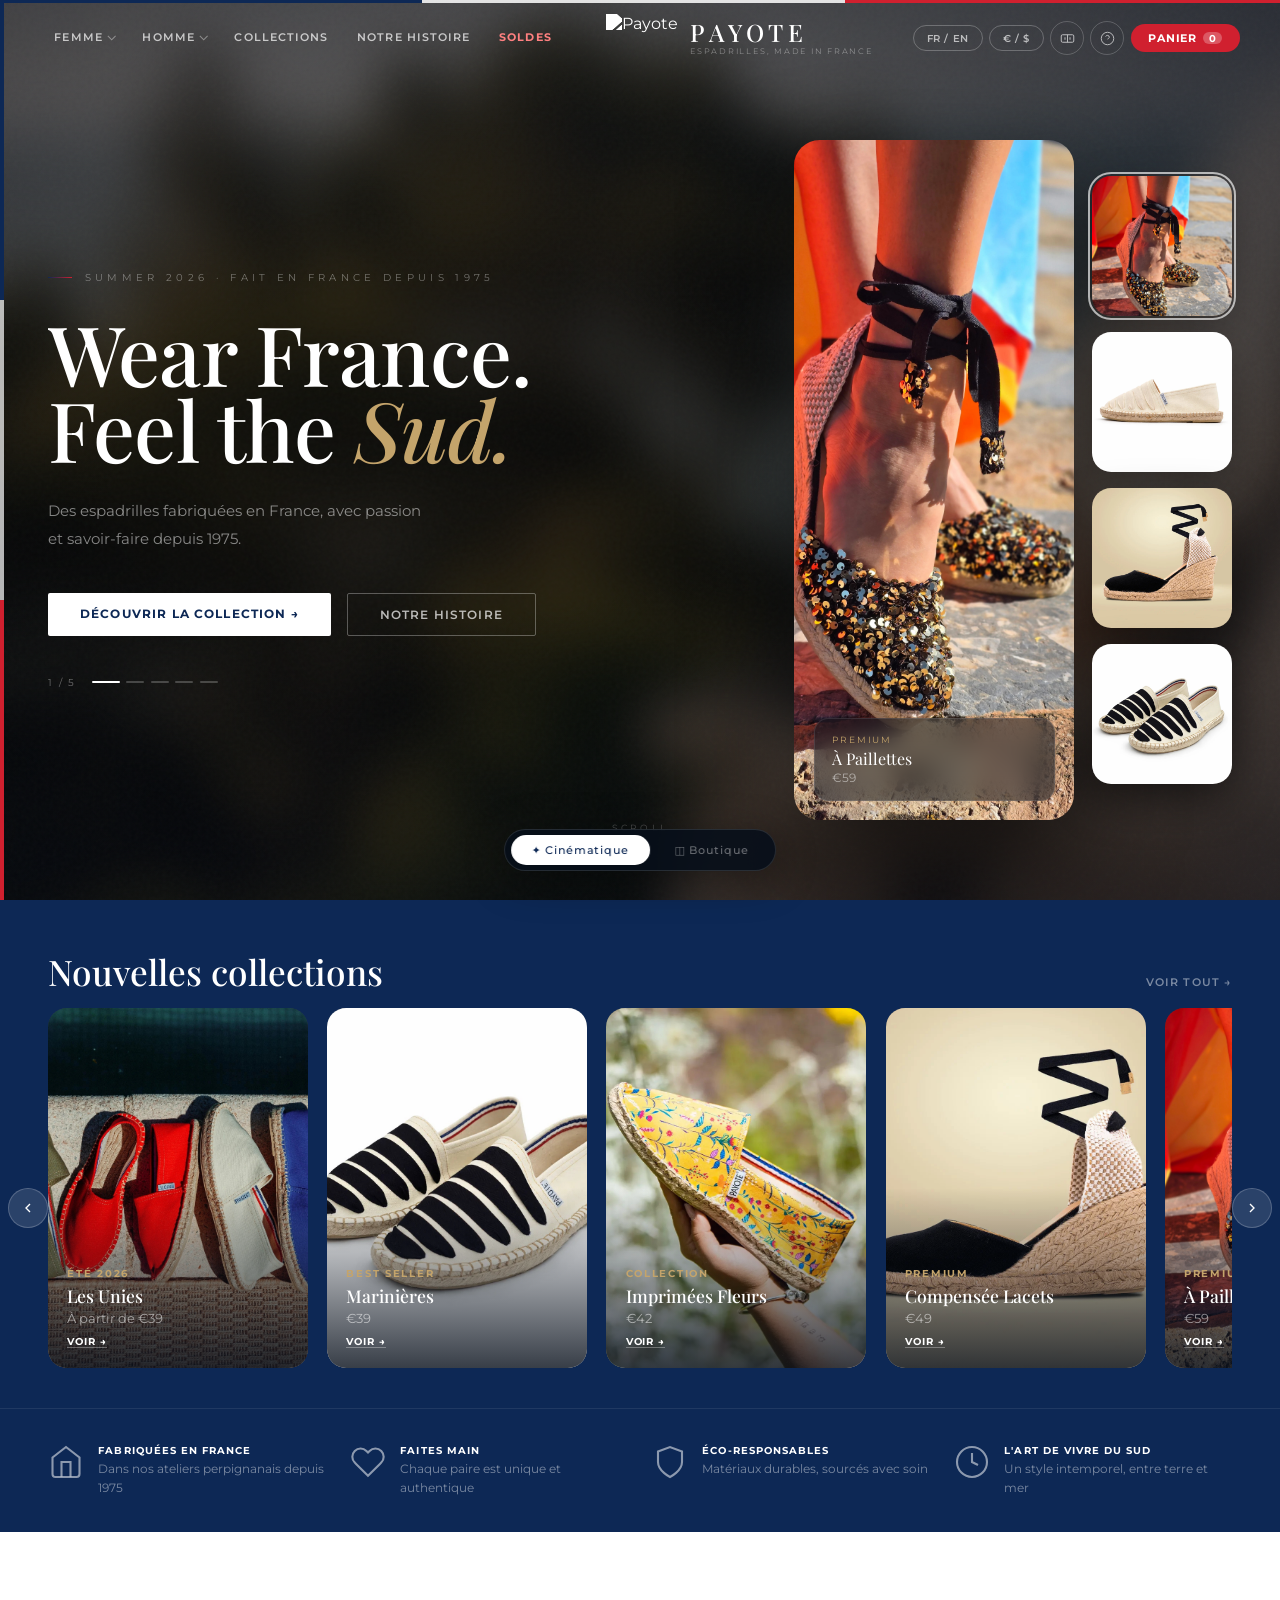
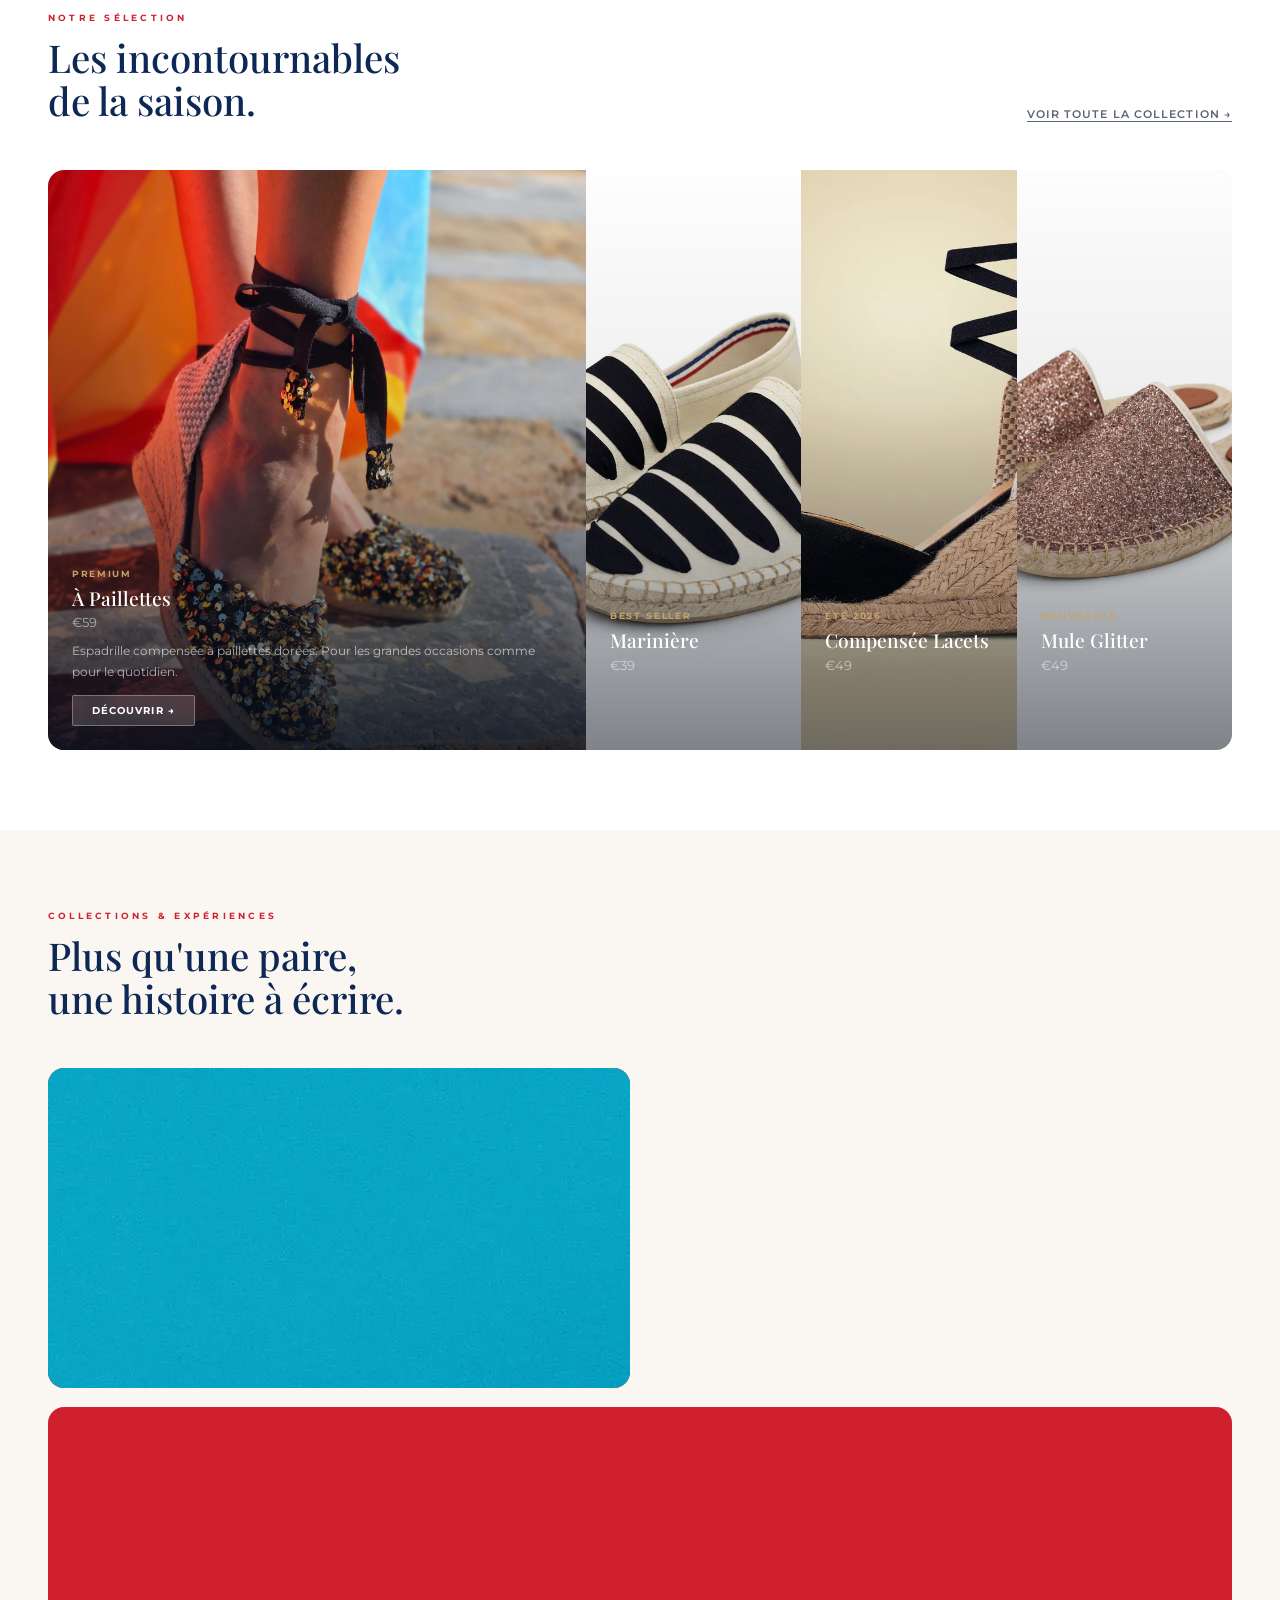
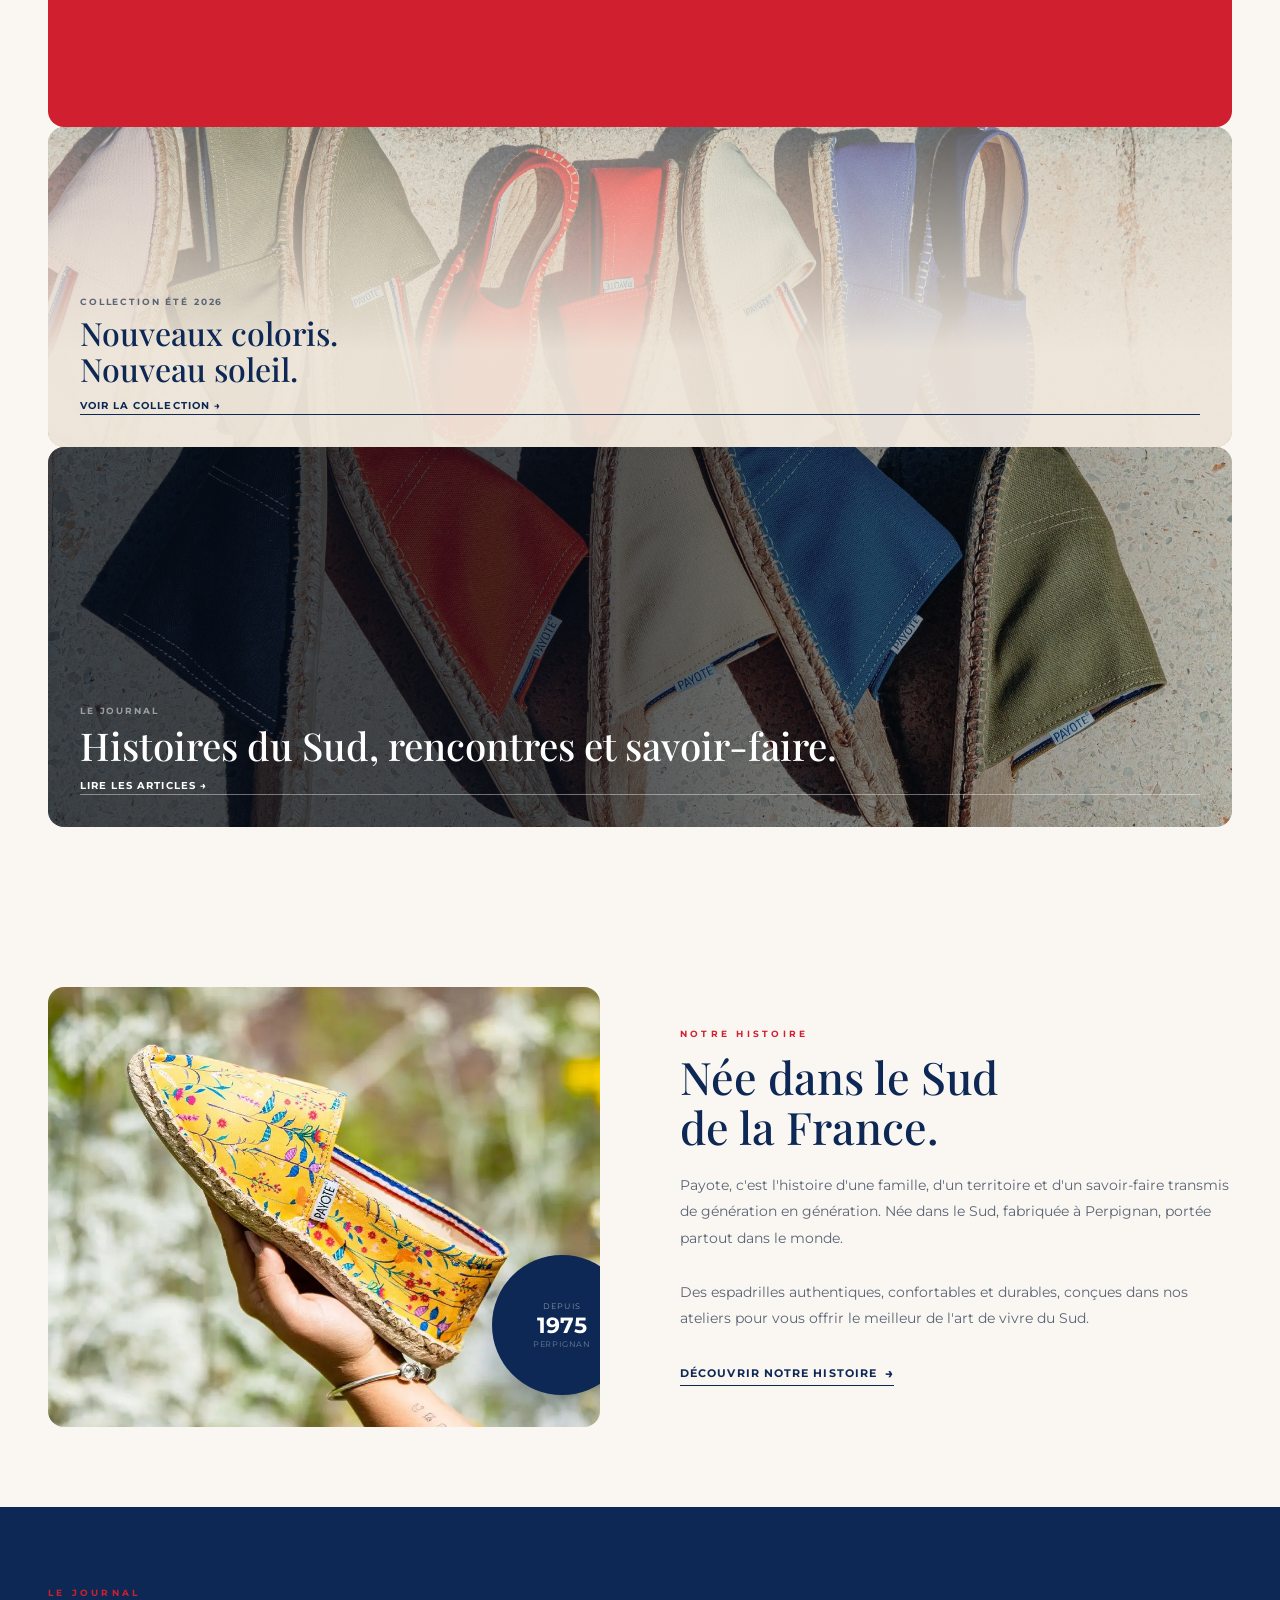
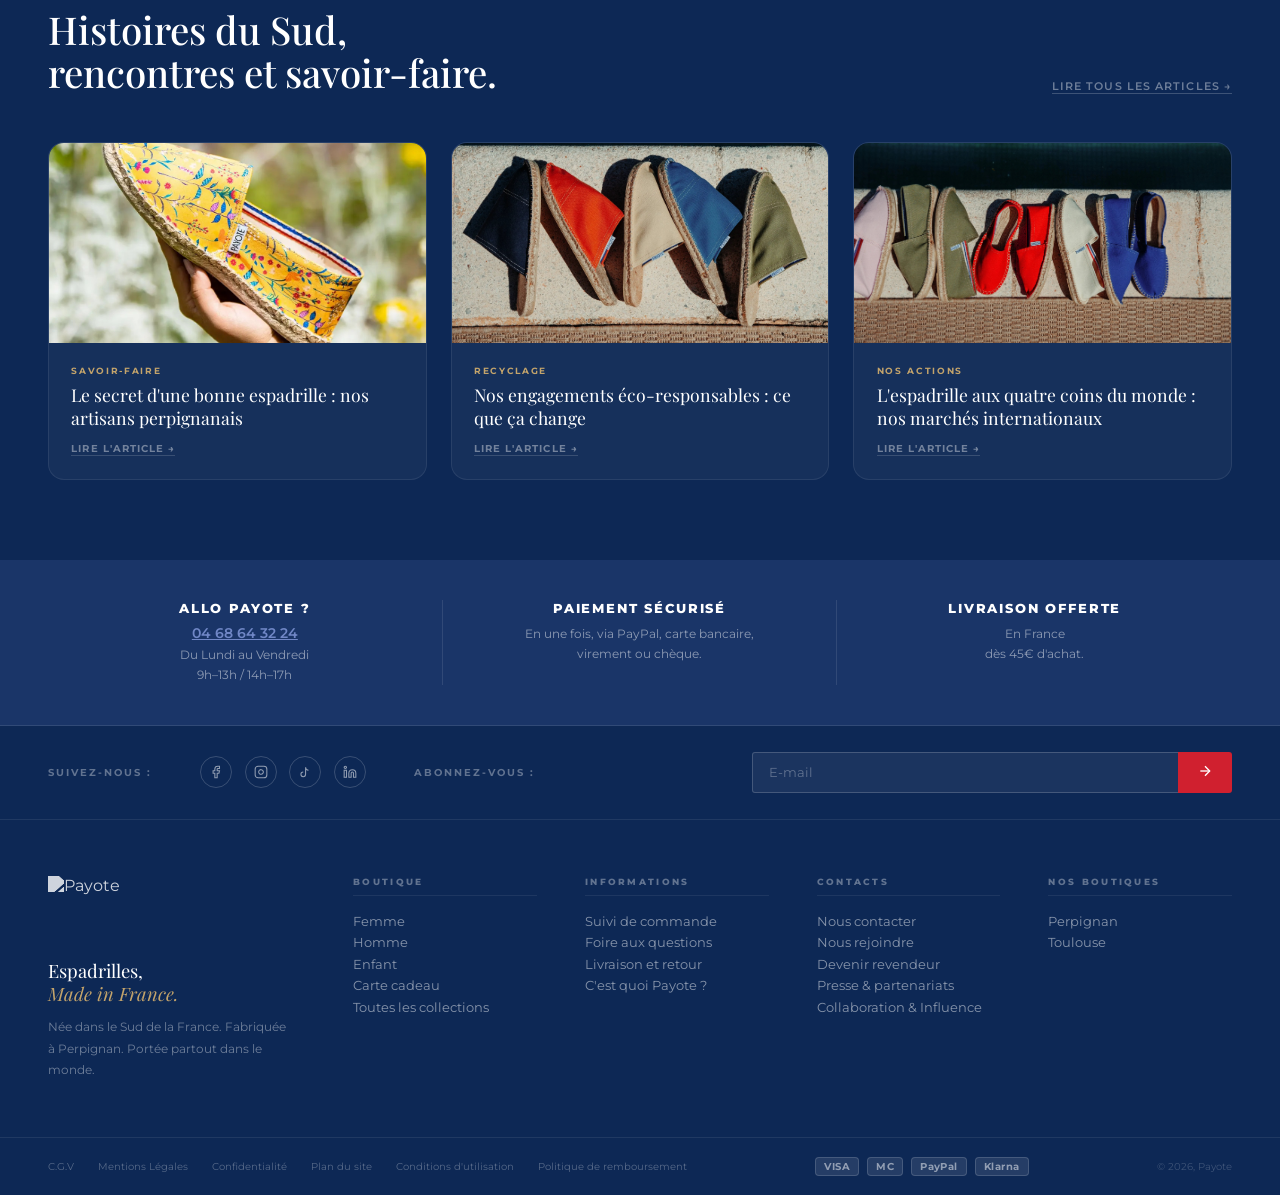
==== commit 7ec835cf: "Update homepage.html" ====
--- a/homepage.html
+++ b/homepage.html
@@ -992,7 +992,7 @@
       <h2 class="sec-h2">Plus qu'une paire,<br>une histoire à écrire.</h2>
       <div class="mosaic-grid">
         <a href="products.html" class="mosaic-tile mt-red">
-          <div class="mt-overlay">
+          <div class="mt-overlay" style="background-image:url('images/kit-diy.jpg')"></div>
             <div class="mt-label">Créez la vôtre</div>
             <div class="mt-title">Fabrique ta paire à la maison.</div>
             <span class="mt-link">Découvrir le kit →</span>
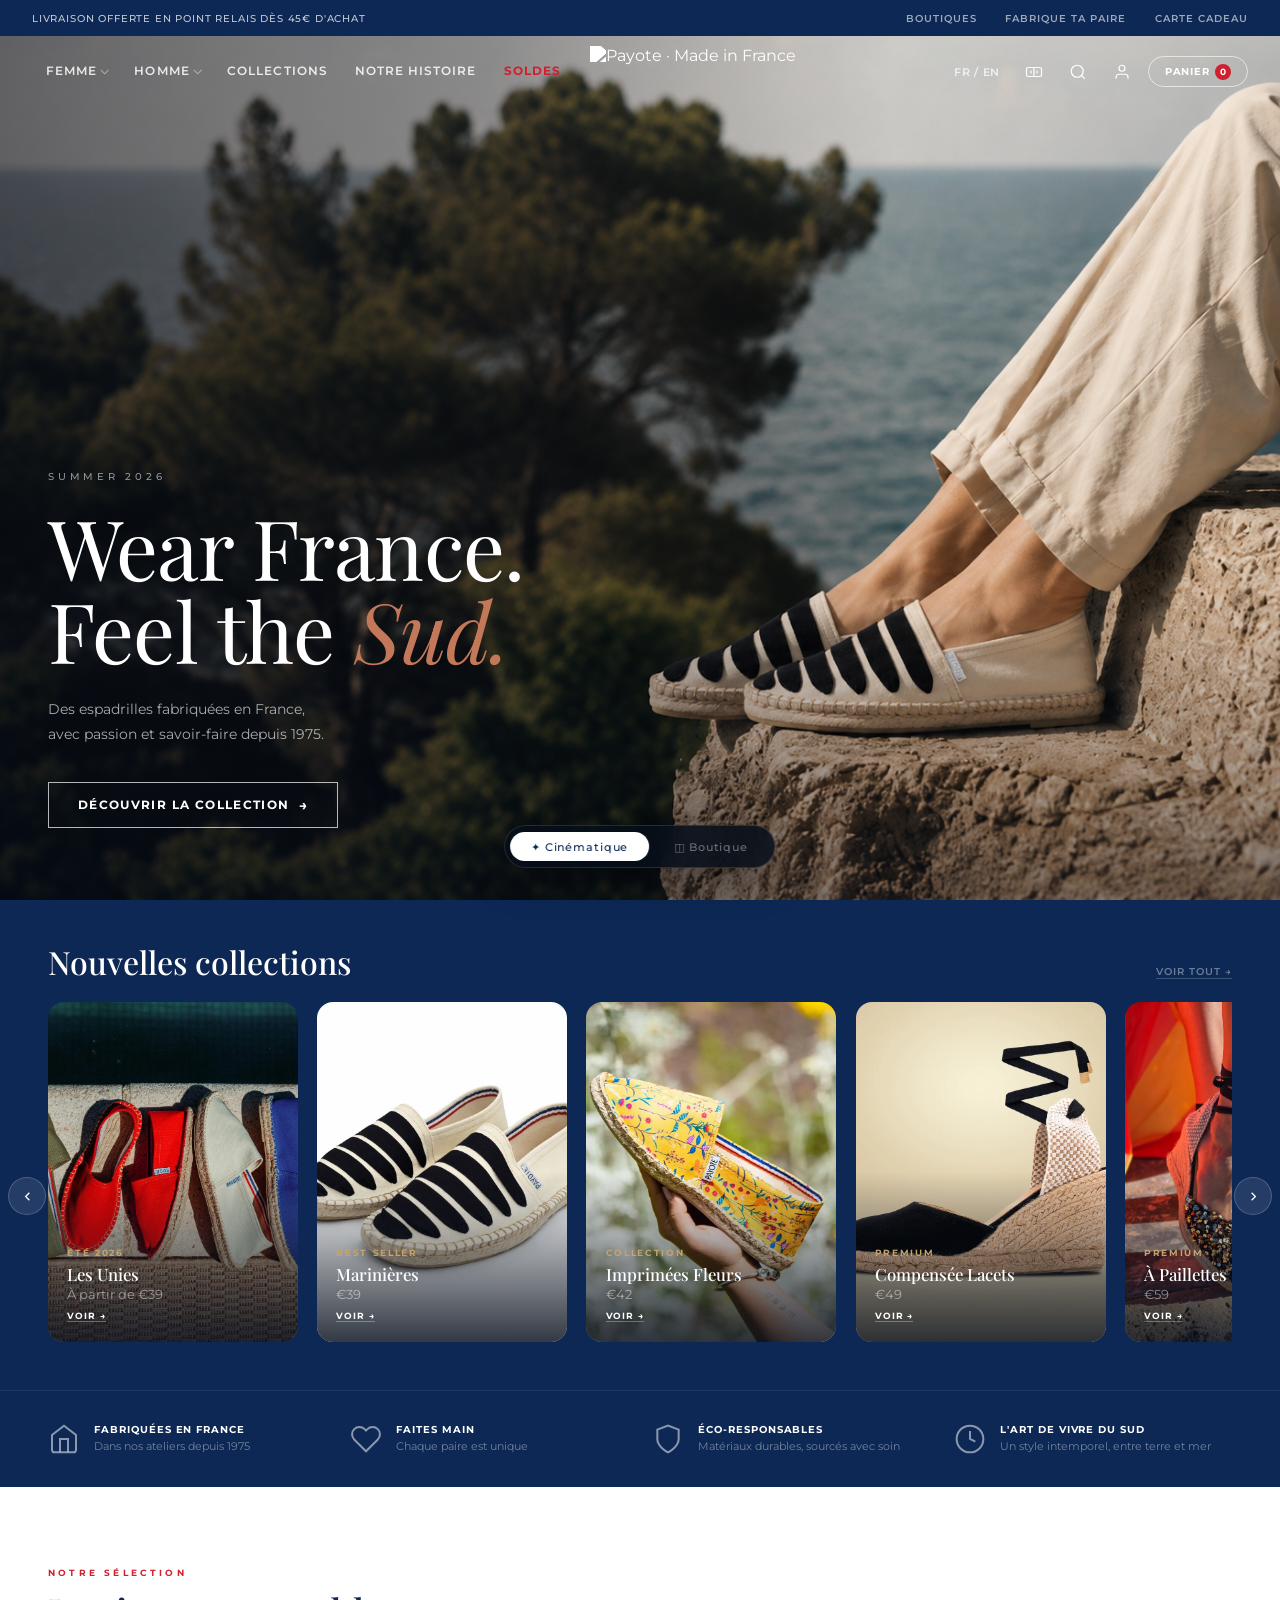
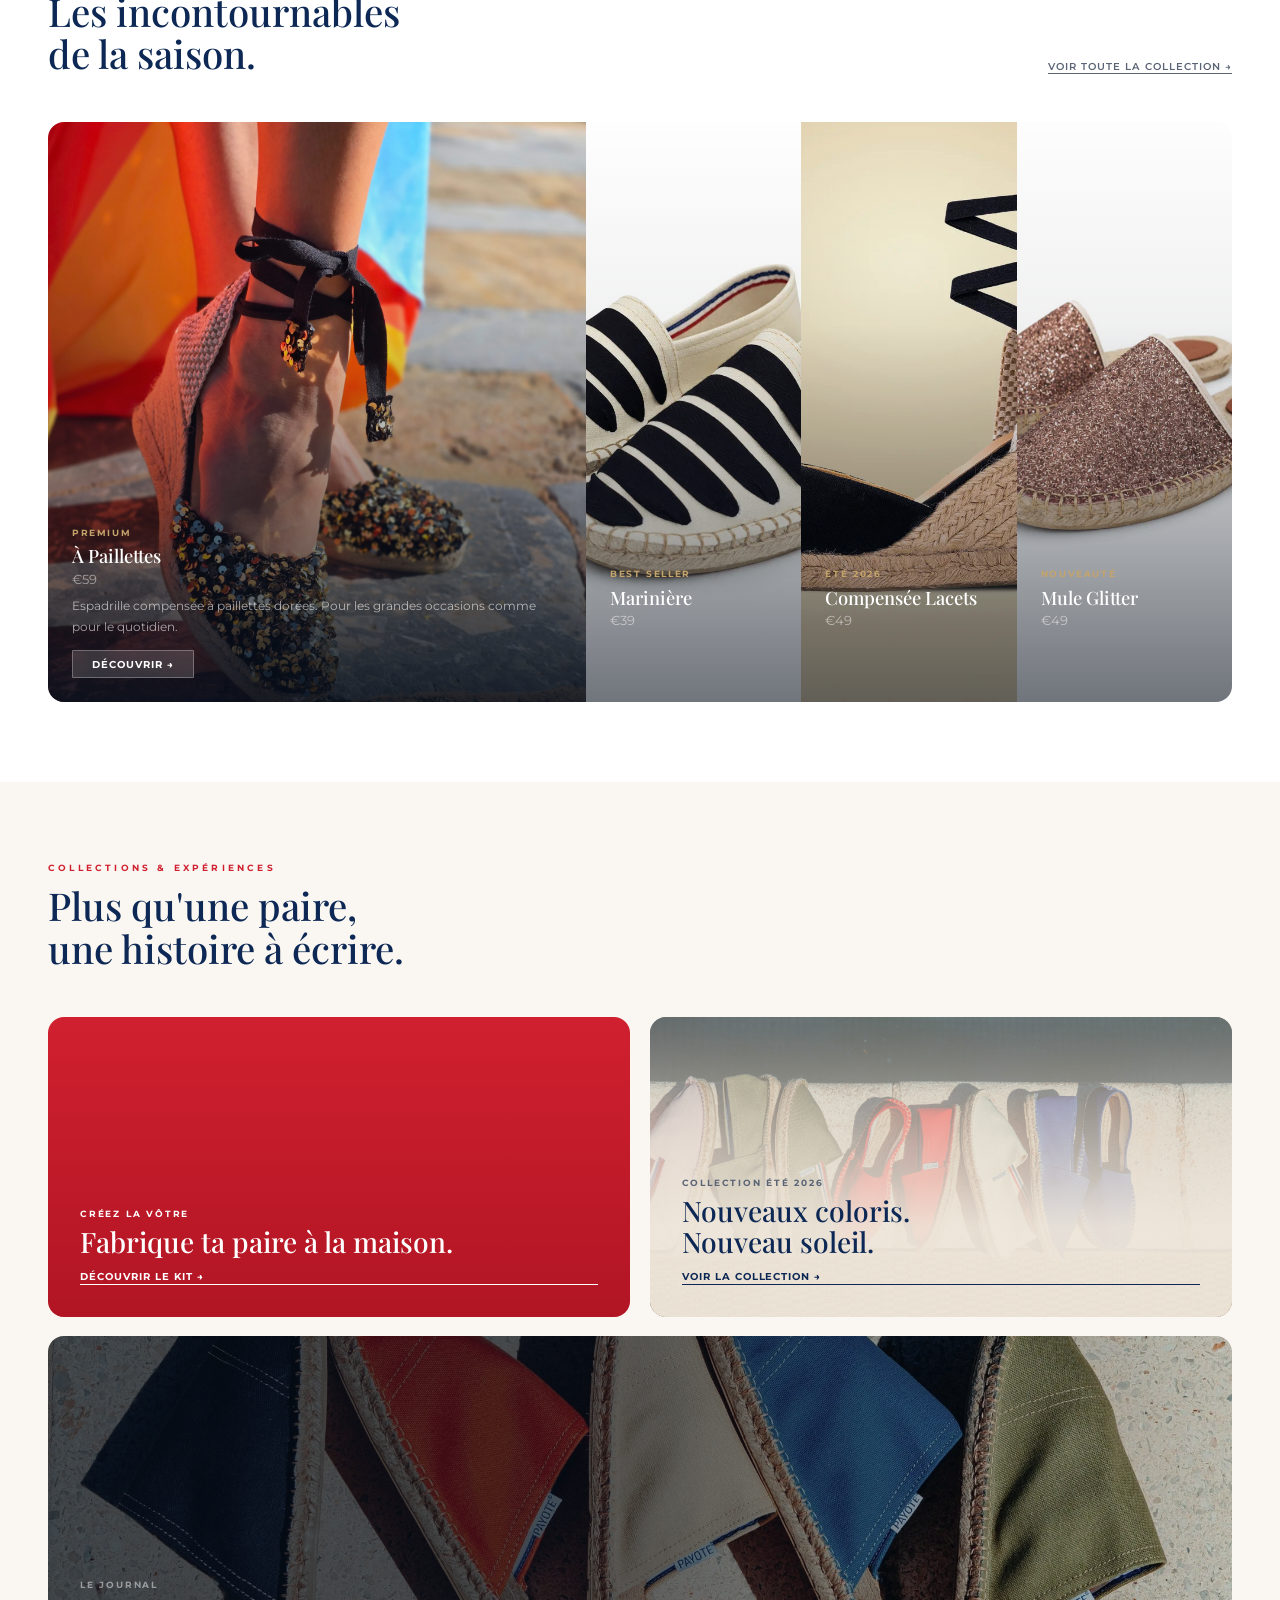
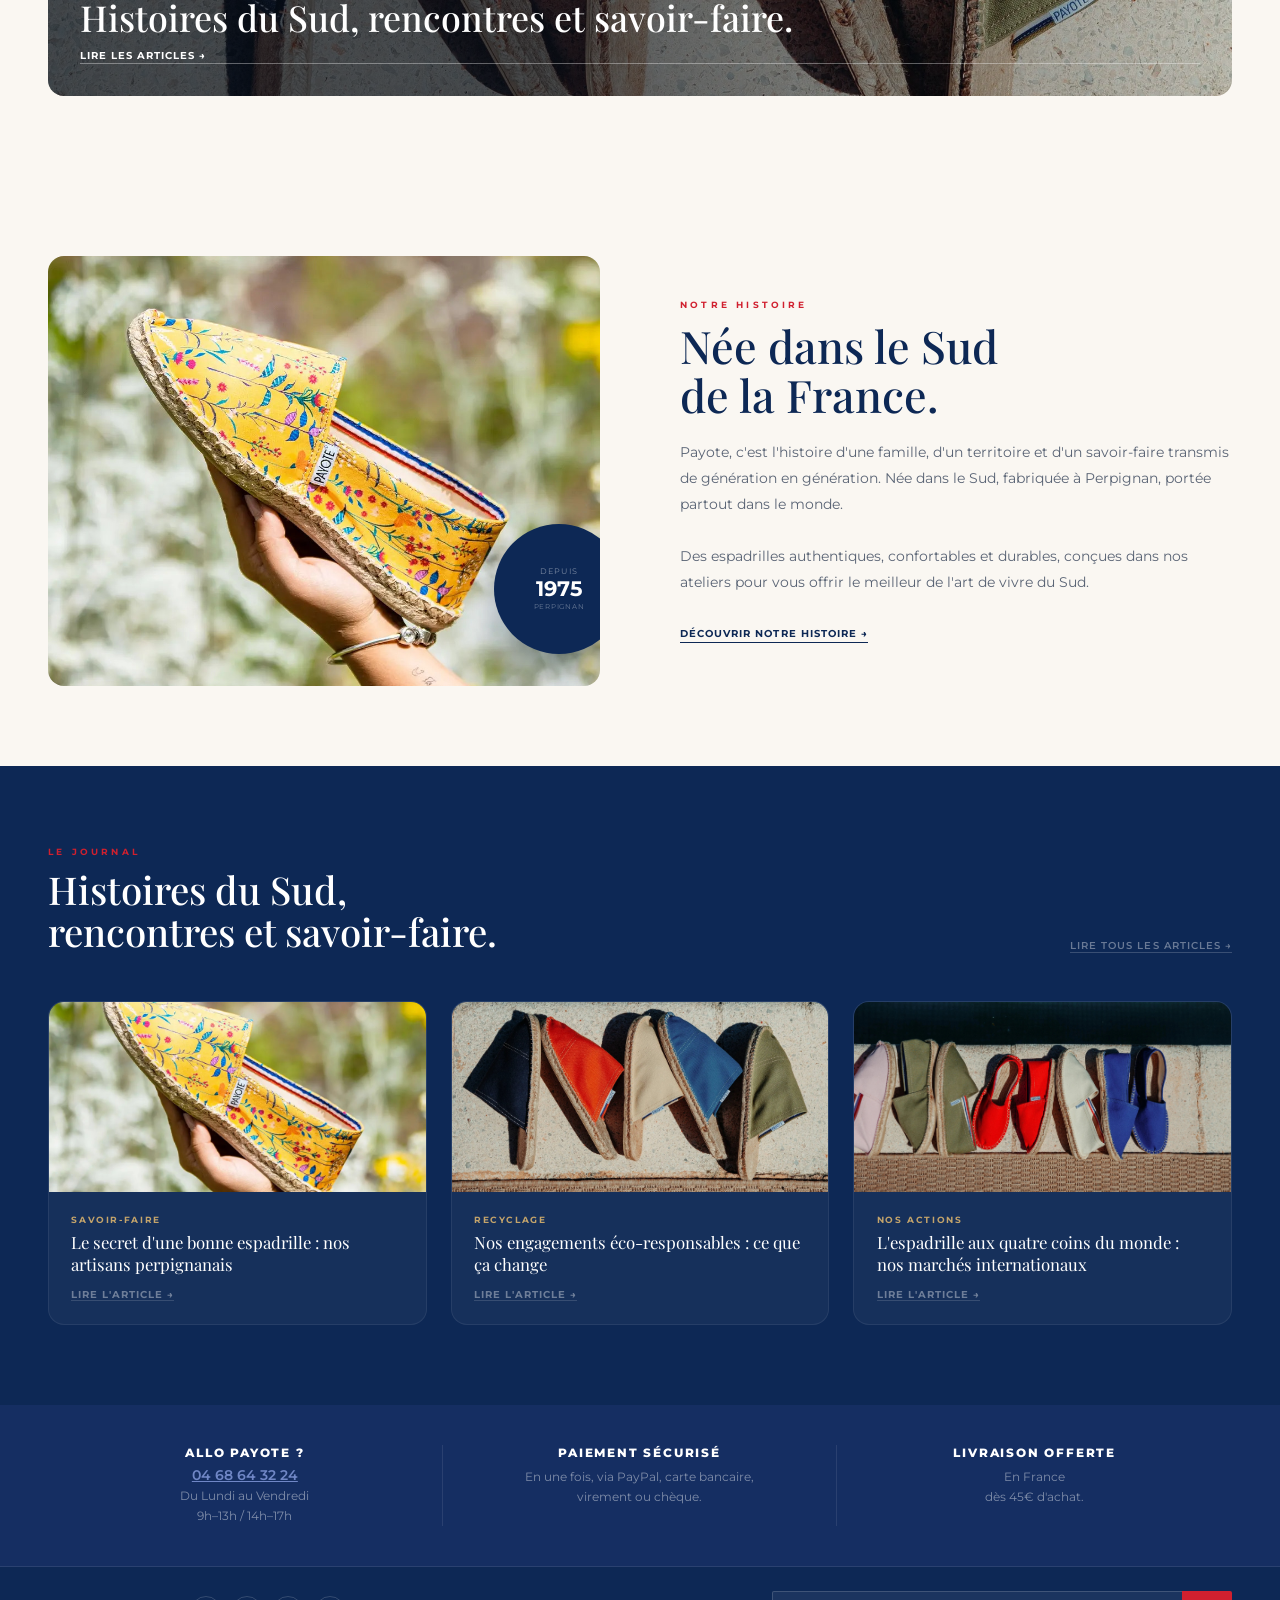
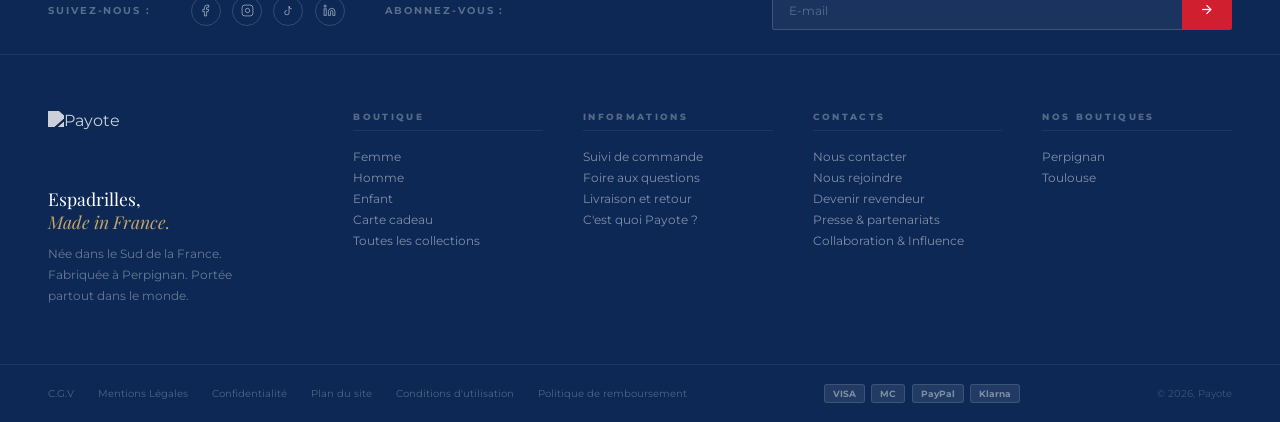
==== commit b1b9f6c1: "Rename payote-v4.html to homepage.html" ====
--- a/homepage.html
+++ b/homepage.html
@@ -1,24 +1,16 @@
 <!DOCTYPE html>
 <html lang="fr">
 <head>
-  <meta charset="UTF-8"/>
-  <meta name="viewport" content="width=device-width, initial-scale=1.0"/>
-  <title>PAYOTE · Espadrilles Artisanales Made in France</title>
-  <link href="https://fonts.googleapis.com/css2?family=Playfair+Display:ital,wght@0,400;0,500;0,700;1,400;1,500&family=Montserrat:wght@300;400;500;600;700&display=swap" rel="stylesheet"/>
+<meta charset="UTF-8"/>
+<meta name="viewport" content="width=device-width, initial-scale=1.0"/>
+<title>PAYOTE · Espadrilles Artisanales Made in France</title>
+<link href="https://fonts.googleapis.com/css2?family=Playfair+Display:ital,wght@0,400;0,500;0,700;1,400;1,500&family=Montserrat:wght@300;400;500;600;700&display=swap" rel="stylesheet"/>
 <style>
-/* ─── TOKENS ──────────────────────────────────── */
-:root {
-  --navy:    #0D2855;
-  --rouge:   #D0202F;
-  --cream:   #FAF7F2;
-  --sand:    #F0E8DC;
-  --gold:    #C4A46B;
-  --terra:   #E46A2E;
-  --muted:   #5a6475;
-  --bleu:    #2E3A48;
-  --serif:   'Playfair Display', Georgia, serif;
-  --sans:    'Montserrat', system-ui, sans-serif;
-  --nav-h:   76px;
+:root{
+  --navy:#0D2855;--rouge:#D0202F;--cream:#FAF7F2;--sand:#F0E8DC;
+  --gold:#C4A46B;--muted:#5a6475;--bleu:#2E3A48;
+  --serif:'Playfair Display',Georgia,serif;--sans:'Montserrat',system-ui,sans-serif;
+  --top-h:36px;--nav-h:72px;--total-h:108px;
 }
 *,*::before,*::after{box-sizing:border-box;margin:0;padding:0}
 html{scroll-behavior:smooth}
@@ -26,168 +18,182 @@
 a{text-decoration:none;color:inherit}
 img{display:block;max-width:100%}
 
-/* ─── VERSION SWITCHER ────────────────────────── */
-#vsw{
-  position:fixed;bottom:1.8rem;left:50%;transform:translateX(-50%);
-  z-index:600;display:flex;gap:.25rem;
-  background:rgba(6,14,26,.88);backdrop-filter:blur(16px);
-  border:1px solid rgba(255,255,255,.12);border-radius:99px;
-  padding:.35rem .35rem;
-  box-shadow:0 8px 40px rgba(0,0,0,.4);
-}
-.vbtn{
-  border:none;border-radius:99px;padding:.48rem 1.3rem;
-  font-size:.68rem;font-family:var(--sans);font-weight:500;letter-spacing:.08em;
-  cursor:pointer;transition:background .25s,color .25s;
-  color:rgba(255,255,255,.4);background:transparent;white-space:nowrap;
-}
-.vbtn.on{background:#fff;color:var(--navy);}
-
-/* ─── NAV ─────────────────────────────────────── */
+/* ══ TOPPER BAR ══════════════════════════════════════════════════════ */
+.topper{
+  position:fixed;top:0;left:0;right:0;z-index:300;
+  height:var(--top-h);
+  background:var(--navy);
+  display:flex;align-items:center;
+}
+.topper-inner{
+  max-width:1440px;margin:auto;width:100%;
+  display:flex;align-items:center;justify-content:space-between;
+  padding:0 2rem;
+}
+.topper-left{
+  font-size:.65rem;font-weight:500;letter-spacing:.08em;text-transform:uppercase;
+  color:rgba(255,255,255,.75);
+}
+.topper-right{
+  display:flex;gap:1.8rem;
+}
+.topper-right a{
+  font-size:.62rem;font-weight:600;letter-spacing:.1em;text-transform:uppercase;
+  color:rgba(255,255,255,.6);transition:color .2s;
+}
+.topper-right a:hover{color:#fff;}
+
+/* ══ MAIN NAV ════════════════════════════════════════════════════════ */
 .site-header{
-  position:fixed;top:0;left:0;right:0;z-index:200;
+  position:fixed;top:var(--top-h);left:0;right:0;z-index:200;
   height:var(--nav-h);
-  transition:background .4s,backdrop-filter .4s,box-shadow .4s;
-}
-/* FR tricolore hairline */
-.site-header::before{
-  content:'';position:absolute;top:0;left:0;right:0;height:3px;z-index:1;
-  background:linear-gradient(to right,var(--navy) 33%,rgba(255,255,255,.85) 33% 66%,var(--rouge) 66%);
-}
-/* dark hero → transparent, becomes navy on scroll */
-.site-header.mode-dark{background:rgba(6,14,26,0);}
-.site-header.mode-dark.scrolled{background:rgba(6,14,26,.96);backdrop-filter:blur(20px);box-shadow:0 4px 40px rgba(0,0,0,.4);}
-/* light → white always */
-.site-header.mode-light{background:#fff;box-shadow:0 1px 0 rgba(13,40,85,.08);}
+  background:rgba(255,255,255,0);
+  transition:background .35s,border-color .35s,box-shadow .35s;
+  border-bottom:1px solid transparent;
+}
+.site-header.scrolled{
+  background:rgba(255,255,255,.97);
+  border-color:rgba(13,40,85,.08);
+  box-shadow:0 2px 24px rgba(13,40,85,.06);
+}
 
 .nav-inner{
-  max-width:1440px;margin:auto;height:var(--nav-h);
+  max-width:1440px;margin:auto;height:100%;
   display:grid;grid-template-columns:1fr auto 1fr;
-  align-items:center;padding:0 2.5rem;gap:2rem;
-}
+  align-items:center;padding:0 2rem;gap:1rem;
+}
+
 /* LEFT */
-.nav-left{display:flex;align-items:stretch;height:100%;gap:0;}
-.nav-item{position:relative;display:flex;align-items:center;}
+.nav-left{display:flex;align-items:center;gap:0;height:100%;}
+.nav-item{position:relative;display:flex;align-items:center;height:100%;}
 .nav-trig{
-  display:flex;align-items:center;gap:.3rem;padding:0 .9rem;height:100%;
-  font-size:.68rem;font-weight:600;letter-spacing:.1em;text-transform:uppercase;
+  display:flex;align-items:center;gap:.28rem;
+  padding:0 .85rem;height:100%;
+  font-size:.72rem;font-weight:600;letter-spacing:.09em;text-transform:uppercase;
   border:none;background:none;font-family:var(--sans);cursor:pointer;
-  white-space:nowrap;border-bottom:2px solid transparent;
+  color:var(--navy);white-space:nowrap;
+  border-bottom:2px solid transparent;
   transition:color .2s,border-color .2s;
 }
-.mode-dark .nav-trig{color:rgba(255,255,255,.7);}
-.mode-dark.scrolled .nav-trig{color:rgba(255,255,255,.7);}
-.mode-light .nav-trig{color:var(--navy);}
-.nav-trig:hover,.nav-item:hover>.nav-trig{border-bottom-color:var(--rouge);}
-.mode-dark .nav-trig:hover,.mode-dark.scrolled .nav-trig:hover{color:#fff;border-bottom-color:rgba(255,255,255,.5);}
-.nav-trig.red{color:var(--rouge)!important;font-weight:700;}
-.mode-dark .nav-trig.red{color:#ff8080!important;}
-.chev{width:6px;height:6px;border-right:1.5px solid currentColor;border-bottom:1.5px solid currentColor;transform:rotate(45deg) translateY(-1px);transition:transform .25s;opacity:.55;}
+/* over dark hero → white */
+.header-dark .nav-trig{color:rgba(255,255,255,.85);}
+.header-dark.scrolled .nav-trig{color:var(--navy);}
+.nav-trig:hover{border-bottom-color:var(--rouge);}
+.header-dark .nav-trig:hover{color:#fff;}
+.nav-trig.soldes{color:var(--rouge)!important;font-weight:700;}
+.chev{
+  width:6px;height:6px;
+  border-right:1.5px solid currentColor;border-bottom:1.5px solid currentColor;
+  transform:rotate(45deg) translateY(-1px);transition:transform .22s;opacity:.5;
+}
 .nav-item:hover>.nav-trig .chev{transform:rotate(225deg) translateY(2px);opacity:1;}
 
-/* BRAND */
-.nav-brand{
-  display:flex;align-items:center;gap:.75rem;
-  text-decoration:none;padding:.25rem .5rem;
-}
-.brand-badge{
-  height:48px;width:auto;flex-shrink:0;
-  transition:filter .4s;
-}
-.mode-dark .brand-badge,.mode-dark.scrolled .brand-badge{filter:brightness(0) invert(1);}
-.mode-light .brand-badge{filter:none;}
-.brand-text{display:flex;flex-direction:column;}
-.brand-wm{
-  font-family:var(--serif);font-size:1.5rem;font-weight:500;
-  letter-spacing:.2em;line-height:1;transition:color .4s;
-}
-.mode-dark .brand-wm,.mode-dark.scrolled .brand-wm{color:#fff;}
-.mode-light .brand-wm{color:var(--navy);}
-.brand-sub{
-  font-size:.5rem;letter-spacing:.22em;text-transform:uppercase;
-  color:rgba(255,255,255,.4);margin-top:.1rem;transition:color .4s;
-}
-.mode-light .brand-sub{color:var(--muted);}
+/* BRAND CENTER */
+.nav-brand{display:flex;flex-direction:column;align-items:center;text-decoration:none;}
+.brand-logo-img{
+  height:52px;width:auto;
+  transition:filter .35s;
+}
+/* over dark hero → invert to white */
+.header-dark .brand-logo-img{filter:brightness(0) invert(1);}
+.header-dark.scrolled .brand-logo-img{filter:none;}
 
 /* RIGHT */
-.nav-right{display:flex;align-items:center;justify-content:flex-end;gap:.4rem;}
-.nav-pill{
-  padding:.35rem .8rem;font-size:.63rem;font-weight:600;letter-spacing:.06em;text-transform:uppercase;
-  border-radius:99px;border:1px solid rgba(255,255,255,.25);
-  background:transparent;cursor:pointer;font-family:var(--sans);
-  white-space:nowrap;text-decoration:none;transition:.2s;
-}
-.mode-dark .nav-pill,.mode-dark.scrolled .nav-pill{color:rgba(255,255,255,.65);}
-.mode-dark .nav-pill:hover,.mode-dark.scrolled .nav-pill:hover{background:rgba(255,255,255,.1);color:#fff;border-color:rgba(255,255,255,.5);}
-.mode-light .nav-pill{color:var(--navy);border-color:rgba(13,40,85,.22);}
-.mode-light .nav-pill:hover{background:var(--navy);color:#fff;border-color:var(--navy);}
-.nav-icon{
-  width:34px;height:34px;border-radius:50%;border:1px solid rgba(255,255,255,.2);
-  background:transparent;display:flex;align-items:center;justify-content:center;
-  cursor:pointer;transition:.2s;text-decoration:none;
-}
-.mode-dark .nav-icon svg,.mode-dark.scrolled .nav-icon svg{stroke:#fff;opacity:.65;}
-.mode-light .nav-icon{border-color:rgba(13,40,85,.18);}
-.mode-light .nav-icon svg{stroke:var(--navy);opacity:.7;}
-.nav-icon:hover{background:rgba(255,255,255,.12);}
-.mode-light .nav-icon:hover{background:var(--sand);}
-.nav-icon svg{width:15px;height:15px;fill:none;stroke-width:1.6;}
-.nav-cart{
-  display:flex;align-items:center;gap:.35rem;padding:.44rem 1.1rem;
-  background:var(--rouge);color:#fff;border:none;border-radius:99px;
-  font-size:.66rem;font-weight:700;letter-spacing:.07em;text-transform:uppercase;
-  font-family:var(--sans);cursor:pointer;transition:.2s;text-decoration:none;
-}
-.nav-cart:hover{transform:scale(1.03);box-shadow:0 4px 18px rgba(208,32,47,.45);}
-.cart-n{background:rgba(255,255,255,.25);border-radius:99px;padding:.04rem .38rem;font-size:.6rem;font-weight:700;}
-
-/* Mega dropdown */
+.nav-right{display:flex;align-items:center;justify-content:flex-end;gap:.5rem;}
+.nav-lang{
+  font-size:.68rem;font-weight:600;letter-spacing:.06em;
+  color:var(--navy);cursor:pointer;border:none;background:none;
+  font-family:var(--sans);padding:.3rem .5rem;transition:color .2s;
+}
+.header-dark .nav-lang{color:rgba(255,255,255,.75);}
+.header-dark.scrolled .nav-lang{color:var(--navy);}
+.nav-lang:hover{color:var(--rouge);}
+.nav-icon-btn{
+  width:36px;height:36px;border-radius:50%;border:none;background:none;
+  display:flex;align-items:center;justify-content:center;
+  cursor:pointer;transition:background .2s;
+}
+.nav-icon-btn:hover{background:rgba(13,40,85,.06);}
+.header-dark .nav-icon-btn:hover{background:rgba(255,255,255,.1);}
+.nav-icon-btn svg{width:18px;height:18px;fill:none;stroke-width:1.6;stroke:var(--navy);}
+.header-dark .nav-icon-btn svg{stroke:#fff;}
+.header-dark.scrolled .nav-icon-btn svg{stroke:var(--navy);}
+.nav-cart-btn{
+  display:flex;align-items:center;gap:.35rem;
+  padding:.42rem 1rem;
+  background:transparent;border:1.5px solid var(--navy);border-radius:99px;
+  font-size:.65rem;font-weight:700;letter-spacing:.07em;text-transform:uppercase;
+  color:var(--navy);font-family:var(--sans);cursor:pointer;transition:.2s;
+  text-decoration:none;
+}
+.header-dark .nav-cart-btn{border-color:rgba(255,255,255,.6);color:#fff;}
+.header-dark.scrolled .nav-cart-btn{border-color:var(--navy);color:var(--navy);}
+.nav-cart-btn:hover{background:var(--navy);color:#fff!important;border-color:var(--navy);}
+.cart-badge{
+  background:var(--rouge);color:#fff;border-radius:50%;
+  width:16px;height:16px;font-size:.55rem;font-weight:700;
+  display:flex;align-items:center;justify-content:center;
+}
+
+/* Hamburger */
+.hamburger{display:none;flex-direction:column;gap:5px;width:36px;height:36px;cursor:pointer;align-items:center;justify-content:center;border:none;background:none;}
+.hamburger span{display:block;width:22px;height:1.5px;background:var(--navy);border-radius:2px;transition:.3s;}
+.header-dark .hamburger span{background:#fff;}
+.header-dark.scrolled .hamburger span{background:var(--navy);}
+.hamburger.open span:nth-child(1){transform:rotate(45deg) translate(5px,4px);}
+.hamburger.open span:nth-child(2){opacity:0;}
+.hamburger.open span:nth-child(3){transform:rotate(-45deg) translate(5px,-4px);}
+
+/* MEGA DROPDOWN */
 .mega-drop{
-  position:absolute;top:100%;left:0;
-  background:#fff;border-top:3px solid var(--navy);
-  border:1px solid rgba(13,40,85,.1);border-top:3px solid var(--navy);
-  border-radius:0 1.2rem 1.2rem 1.2rem;
-  box-shadow:0 24px 80px rgba(13,40,85,.18);
+  position:absolute;top:calc(100% + 1px);left:0;
+  background:#fff;
+  border-top:3px solid var(--navy);
+  border-radius:0 0 1rem 1rem;
+  box-shadow:0 20px 60px rgba(13,40,85,.14);
   padding:2rem 2.2rem 2.2rem;
   opacity:0;pointer-events:none;
-  transition:opacity .2s,transform .2s;transform:translateY(8px);
-  min-width:680px;display:grid;grid-template-columns:1.3fr 1fr 200px;gap:2rem;z-index:300;
+  transition:opacity .18s,transform .18s;
+  transform:translateY(6px);
+  min-width:660px;
+  display:grid;grid-template-columns:1.3fr 1fr 190px;gap:2rem;
+  z-index:400;
 }
 .nav-item:hover>.mega-drop{opacity:1;pointer-events:all;transform:translateY(0);}
 .mc-title{
   font-size:.57rem;font-weight:700;letter-spacing:.28em;text-transform:uppercase;
-  color:var(--muted);margin-bottom:.9rem;padding-bottom:.5rem;border-bottom:1.5px solid var(--sand);
+  color:var(--muted);margin-bottom:.9rem;padding-bottom:.5rem;
+  border-bottom:1.5px solid var(--sand);
 }
 .mc-link{
-  display:flex;align-items:center;gap:0;
-  font-size:.82rem;color:var(--bleu);padding:.35rem 0;
-  transition:color .15s,gap .2s;
-}
-.mc-link::before{content:'';width:0;height:1.5px;background:var(--rouge);transition:width .2s,margin-right .2s;flex-shrink:0;}
-.mc-link:hover{color:var(--navy);gap:.5rem;}
-.mc-link:hover::before{width:12px;margin-right:3px;}
+  display:flex;align-items:center;
+  font-size:.82rem;color:var(--bleu);padding:.33rem 0;
+  transition:color .15s,padding-left .15s;
+}
+.mc-link:hover{color:var(--navy);padding-left:.4rem;}
 .mc-link.new{color:var(--rouge);font-weight:600;}
-.mc-link.soldes{color:var(--rouge);}
+.mc-link.soldes-l{color:var(--rouge);}
 .mc-visual{
   border-radius:.8rem;overflow:hidden;aspect-ratio:3/4;
-  background-size:cover;background-position:center;position:relative;display:block;
-  transition:transform .3s cubic-bezier(.16,1,.3,1);
+  background-size:cover;background-position:center;
+  display:block;position:relative;
+  transition:transform .3s;
 }
 .mc-visual:hover{transform:scale(1.02);}
-.mc-visual::after{content:'';position:absolute;inset:0;background:linear-gradient(to top,rgba(13,40,85,.7),transparent 55%);}
-.mc-vis-label{position:absolute;bottom:.8rem;left:.8rem;z-index:1;font-size:.62rem;font-weight:700;letter-spacing:.14em;text-transform:uppercase;color:#fff;font-family:var(--sans);}
-
-/* Mobile */
-.hamburger{display:none;flex-direction:column;gap:5px;width:36px;height:36px;cursor:pointer;align-items:center;justify-content:center;}
-.hamburger span{display:block;width:22px;height:1.5px;border-radius:2px;transition:.3s;}
-.mode-dark .hamburger span,.mode-dark.scrolled .hamburger span{background:#fff;}
-.mode-light .hamburger span{background:var(--navy);}
-.hamburger.open span:nth-child(1){transform:rotate(45deg) translate(5px,4px);}
-.hamburger.open span:nth-child(2){opacity:0;}
-.hamburger.open span:nth-child(3){transform:rotate(-45deg) translate(5px,-4px);}
+.mc-visual::after{
+  content:'';position:absolute;inset:0;
+  background:linear-gradient(to top,rgba(13,40,85,.65),transparent 55%);
+}
+.mc-vis-lbl{
+  position:absolute;bottom:.8rem;left:.8rem;z-index:1;
+  font-size:.6rem;font-weight:700;letter-spacing:.14em;text-transform:uppercase;color:#fff;
+}
+
+/* Mobile menu */
 .mob-menu{
-  display:none;position:fixed;top:var(--nav-h);left:0;right:0;bottom:0;
-  background:#fff;z-index:190;overflow-y:auto;padding:2rem 1.5rem 3rem;
+  display:none;position:fixed;top:var(--total-h);left:0;right:0;bottom:0;
+  background:#fff;z-index:190;overflow-y:auto;
+  padding:2rem 1.5rem 3rem;
   transform:translateX(100%);transition:transform .35s cubic-bezier(.4,0,.2,1);
 }
 .mob-menu.open{transform:translateX(0);}
@@ -196,563 +202,441 @@
 .mob-a{display:block;padding:.65rem 0;font-size:.9rem;color:var(--bleu);border-bottom:1px solid rgba(13,40,85,.05);}
 .mob-a.r{color:var(--rouge);font-weight:600;}
 .mob-utils{display:flex;gap:.6rem;flex-wrap:wrap;margin-top:1.5rem;}
-.mob-util-btn{flex:1;min-width:110px;padding:.75rem 1rem;text-align:center;border:1px solid rgba(13,40,85,.15);border-radius:99px;font-size:.75rem;color:var(--navy);background:transparent;font-family:var(--sans);}
-
-/* ─── V1 — CINEMATIC FULL-BLEED HERO ─────────── */
-.hero-v1{
-  position:relative;min-height:100svh;overflow:hidden;
-  display:flex;align-items:center;background:#060e1a;
-}
-.hero-v1 .bg-blur{
-  position:absolute;inset:-5%;background-size:cover;background-position:center;
-  filter:blur(28px) brightness(.52) saturate(1.1);transform:scale(1.05);
-  transition:opacity 1.8s ease;z-index:0;
-}
-.hero-v1 .bg-blur.on{opacity:1;}
-.hero-v1 .bg-blur.off{opacity:0;}
-.hero-v1 .vignette{
-  position:absolute;inset:0;z-index:1;pointer-events:none;
-  background:radial-gradient(ellipse at 35% 50%,transparent 25%,rgba(4,9,22,.6) 100%);
-}
-/* FR left stripe */
-.fr-stripe{position:absolute;left:0;top:0;bottom:0;width:4px;z-index:5;display:flex;flex-direction:column;}
-.fr-stripe span{flex:1;}
-.fr-b{background:var(--navy);}
-.fr-w{background:rgba(255,255,255,.7);}
-.fr-r{background:var(--rouge);}
-/* grain */
-.hero-v1::before{
-  content:'';position:absolute;inset:0;z-index:2;pointer-events:none;
-  background-image:url("data:image/svg+xml,%3Csvg viewBox='0 0 256 256' xmlns='http://www.w3.org/2000/svg'%3E%3Cfilter id='n'%3E%3CfeTurbulence type='fractalNoise' baseFrequency='0.9' numOctaves='4'/%3E%3C/filter%3E%3Crect width='100%25' height='100%25' filter='url(%23n)' opacity='0.028'/%3E%3C/svg%3E");
-  animation:grain 2s steps(2) infinite;
-}
-@keyframes grain{0%,100%{transform:translate(0,0);}25%{transform:translate(-2%,-1%);}75%{transform:translate(1%,1%);}}
-
-.hero-v1-inner{
-  position:relative;z-index:10;
-  width:100%;max-width:1440px;margin:0 auto;padding:0 3rem;
-  padding-top:calc(var(--nav-h) + 3rem);padding-bottom:4rem;
-  display:grid;grid-template-columns:1fr 1.05fr;align-items:center;gap:3rem;
-}
-
-/* Copy */
-.cin-eye{
-  font-size:.6rem;letter-spacing:.45em;text-transform:uppercase;
-  color:rgba(255,255,255,.38);margin-bottom:2rem;
-  display:flex;align-items:center;gap:.8rem;
-  opacity:0;animation:fadeup .8s .2s forwards;
-}
-.cin-eye::before{content:'';width:24px;height:1.5px;background:linear-gradient(to right,var(--navy),var(--rouge));flex-shrink:0;}
-.cin-h1{
-  font-family:var(--serif);font-size:clamp(3.2rem,6.5vw,7rem);
-  font-weight:500;line-height:.92;color:#fff;letter-spacing:-.01em;
-}
-.cin-h1 .line{display:block;overflow:hidden;}
-.cin-h1 .li{display:block;transform:translateY(110%);animation:slideup .95s cubic-bezier(.16,1,.3,1) forwards;}
-.cin-h1 .line:nth-child(1) .li{animation-delay:.4s;}
-.cin-h1 .line:nth-child(2) .li{animation-delay:.55s;}
-.cin-h1 .line:nth-child(3) .li{animation-delay:.7s;}
-.cin-h1 em{font-style:italic;color:var(--gold);}
-.cin-sub{
-  margin-top:1.8rem;color:rgba(255,255,255,.5);
-  font-size:clamp(.82rem,1.2vw,.95rem);line-height:1.85;max-width:380px;
-  opacity:0;animation:fadeup .8s 1.1s forwards;
-}
-.cin-cta{
-  margin-top:2.5rem;display:flex;gap:1rem;flex-wrap:wrap;
-  opacity:0;animation:fadeup .8s 1.3s forwards;
-}
-.btn-primary{
-  background:#fff;color:var(--navy);border:none;border-radius:2px;
-  padding:.85rem 2rem;font-size:.72rem;font-weight:700;letter-spacing:.1em;
-  text-transform:uppercase;font-family:var(--sans);cursor:pointer;
-  display:inline-block;transition:transform .25s,box-shadow .25s,background .25s,color .25s;
-  position:relative;overflow:hidden;
-}
-.btn-primary::before{content:'';position:absolute;inset:0;background:var(--navy);transform:scaleX(0);transform-origin:left;transition:transform .4s cubic-bezier(.4,0,.2,1);}
-.btn-primary:hover{transform:scale(1.02);box-shadow:0 6px 24px rgba(13,40,85,.35);color:#fff;}
-.btn-primary:hover::before{transform:scaleX(1);}
-.btn-primary span{position:relative;z-index:1;}
-.btn-ghost{
-  background:transparent;border:1px solid rgba(255,255,255,.3);border-radius:2px;
-  padding:.85rem 2rem;font-size:.72rem;font-weight:600;letter-spacing:.1em;
-  text-transform:uppercase;font-family:var(--sans);cursor:pointer;
-  color:rgba(255,255,255,.7);transition:.25s;display:inline-block;
-}
-.btn-ghost:hover{border-color:rgba(255,255,255,.7);color:#fff;}
-
-/* Shuffle stack */
-.shuffle-stage{
-  position:relative;z-index:10;
-  height:min(76vh,680px);min-height:480px;
-  display:flex;align-items:center;justify-content:flex-end;
-}
-.sh-main{
-  width:280px;height:100%;border-radius:1.6rem;overflow:hidden;
-  position:relative;box-shadow:0 40px 100px rgba(0,0,0,.55);flex-shrink:0;
-}
-.sh-main-img{
-  position:absolute;inset:0;background-size:cover;background-position:center;
-  transition:opacity .9s cubic-bezier(.4,0,.2,1),transform 8s ease;
-}
-.sh-main-img.on{opacity:1;transform:scale(1.04);}
-.sh-main-img.off{opacity:0;transform:scale(1);}
-.sh-label{
-  position:absolute;bottom:1.2rem;left:1.2rem;right:1.2rem;z-index:3;
-  background:rgba(6,14,26,.5);backdrop-filter:blur(12px);
-  border-radius:.9rem;padding:.9rem 1.1rem;border:1px solid rgba(255,255,255,.1);
-}
-.sh-tag{font-size:.58rem;letter-spacing:.2em;text-transform:uppercase;color:var(--gold);margin-bottom:.2rem;}
-.sh-name{font-family:var(--serif);font-size:1rem;color:#fff;font-weight:400;}
-.sh-price{font-size:.78rem;color:rgba(255,255,255,.5);margin-top:.1rem;}
-
-.sh-side{display:flex;flex-direction:column;gap:1rem;margin-left:1.1rem;}
-.sh-thumb{
-  width:140px;height:140px;border-radius:1.2rem;overflow:hidden;position:relative;
-  box-shadow:0 18px 44px rgba(0,0,0,.38);cursor:pointer;
-  transition:transform .35s cubic-bezier(.16,1,.3,1),box-shadow .35s,outline .2s;
-}
-.sh-thumb:hover{transform:translateX(-4px) scale(1.03);}
-.sh-thumb.active{outline:2px solid rgba(255,255,255,.65);outline-offset:2px;}
-.sh-thumb-img{position:absolute;inset:0;background-size:cover;background-position:center;transition:opacity .7s;}
-.sh-thumb-img.on{opacity:1;}
-.sh-thumb-img.off{opacity:0;}
-.sh-thumb::after{content:attr(data-name);position:absolute;bottom:0;left:0;right:0;background:linear-gradient(transparent,rgba(6,14,26,.75));color:#fff;font-size:.62rem;letter-spacing:.05em;padding:.9rem .6rem .55rem;opacity:0;transition:opacity .25s;font-family:var(--serif);}
-.sh-thumb:hover::after{opacity:1;}
-
-.sh-nav{display:flex;align-items:center;gap:1rem;margin-top:1rem;}
-.sh-counter{font-size:.62rem;letter-spacing:.18em;color:rgba(255,255,255,.38);}
-.sh-lines{display:flex;gap:.4rem;}
-.sh-line{height:2px;border-radius:2px;background:rgba(255,255,255,.22);cursor:pointer;transition:width .4s,background .4s;}
-.sh-line.on{background:#fff;}
-
-/* Scroll hint */
-.scroll-hint{
-  position:absolute;bottom:1.8rem;left:50%;transform:translateX(-50%);
-  z-index:10;color:rgba(255,255,255,.28);font-size:.57rem;letter-spacing:.35em;text-transform:uppercase;
-  animation:shbounce 2.5s ease-in-out infinite;
-}
-.scroll-hint::after{content:'';display:block;width:1px;height:30px;background:linear-gradient(to bottom,rgba(255,255,255,.28),transparent);margin:.5rem auto 0;}
-@keyframes shbounce{0%,100%{opacity:.28;transform:translateX(-50%) translateY(0);}50%{opacity:.5;transform:translateX(-50%) translateY(4px);}}
-@keyframes fadeup{to{opacity:1;}}
-@keyframes slideup{to{transform:translateY(0);}}
-
-/* ─── V1 DISPLAY ──────────────────────────────── */
+.mob-util-btn{flex:1;min-width:110px;padding:.75rem 1rem;text-align:center;border:1px solid rgba(13,40,85,.15);border-radius:99px;font-size:.75rem;color:var(--navy);background:transparent;font-family:var(--sans);cursor:pointer;}
+
+/* ══ VERSION SWITCHER ════════════════════════════════════════════════ */
+#vsw{
+  position:fixed;bottom:2rem;left:50%;transform:translateX(-50%);
+  z-index:600;display:flex;gap:.25rem;
+  background:rgba(6,14,26,.88);backdrop-filter:blur(16px);
+  border:1px solid rgba(255,255,255,.12);border-radius:99px;
+  padding:.35rem;box-shadow:0 8px 40px rgba(0,0,0,.4);
+}
+.vbtn{border:none;border-radius:99px;padding:.48rem 1.3rem;font-size:.68rem;font-family:var(--sans);font-weight:500;letter-spacing:.08em;cursor:pointer;transition:.25s;color:rgba(255,255,255,.4);background:transparent;white-space:nowrap;}
+.vbtn.on{background:#fff;color:var(--navy);}
+
+/* ══ V-SECTION TOGGLE ════════════════════════════════════════════════ */
 .v-section{display:none;}
 .v-section.on{display:block;}
 
-/* ─── COLLECTION SHUFFLE (below V1 hero) ─────── */
-/* → full-bleed horizontal strip with new collection images */
-.coll-strip{
-  background:var(--navy);padding:1rem 0 0;overflow:hidden;
-}
-.coll-strip-head{
-  max-width:1440px;margin:0 auto;padding:2rem 3rem .8rem;
-  display:flex;align-items:baseline;justify-content:space-between;
-}
-.coll-strip-title{font-family:var(--serif);font-size:clamp(1.5rem,2.8vw,2.2rem);font-weight:500;color:#fff;}
-.coll-strip-link{font-size:.68rem;font-weight:600;letter-spacing:.1em;text-transform:uppercase;color:rgba(255,255,255,.45);transition:color .2s;}
-.coll-strip-link:hover{color:#fff;}
-
-.coll-track-wrap{position:relative;padding:0 3rem 2rem;}
-.coll-track{
-  display:flex;gap:1.2rem;overflow-x:auto;scroll-snap-type:x mandatory;
-  scrollbar-width:none;padding-bottom:.5rem;
-}
-.coll-track::-webkit-scrollbar{display:none;}
-.coll-card{
-  flex:0 0 260px;height:360px;border-radius:1.2rem;overflow:hidden;position:relative;
-  background:var(--bleu);scroll-snap-align:start;cursor:pointer;
-  transition:transform .35s cubic-bezier(.16,1,.3,1);flex-shrink:0;
-}
-.coll-card:hover{transform:translateY(-6px);}
-.coll-card-img{position:absolute;inset:0;background-size:cover;background-position:center;transition:transform .5s ease;}
-.coll-card:hover .coll-card-img{transform:scale(1.06);}
-.coll-card::after{content:'';position:absolute;inset:0;background:linear-gradient(to top,rgba(6,14,26,.8) 0%,transparent 50%);}
-.coll-card-body{position:absolute;bottom:1.2rem;left:1.2rem;right:1.2rem;z-index:2;}
-.coll-tag{font-size:.6rem;font-weight:700;letter-spacing:.18em;text-transform:uppercase;color:var(--gold);margin-bottom:.3rem;}
-.coll-name{font-family:var(--serif);font-size:1.1rem;color:#fff;font-weight:500;margin-bottom:.2rem;}
-.coll-price{font-size:.82rem;color:rgba(255,255,255,.55);}
-.coll-btn{display:inline-block;margin-top:.6rem;font-size:.6rem;font-weight:700;letter-spacing:.1em;text-transform:uppercase;color:#fff;border-bottom:1px solid rgba(255,255,255,.3);}
-
-/* Strip arrows */
-.coll-arr{
-  position:absolute;top:50%;transform:translateY(-50%);
-  width:40px;height:40px;border-radius:50%;background:rgba(255,255,255,.12);
-  border:1px solid rgba(255,255,255,.2);display:flex;align-items:center;justify-content:center;
-  cursor:pointer;transition:.2s;z-index:10;
-}
-.coll-arr:hover{background:rgba(255,255,255,.22);}
-.coll-arr svg{width:16px;height:16px;stroke:#fff;fill:none;stroke-width:2;}
-.coll-arr-l{left:.5rem;}
-.coll-arr-r{right:.5rem;}
-
-/* ─── TRUST BAND ──────────────────────────────── */
-.trust-band{
-  background:var(--navy);
-  border-top:1px solid rgba(255,255,255,.08);
-}
-.trust-band-inner{
-  max-width:1440px;margin:auto;
-  display:grid;grid-template-columns:repeat(4,1fr);
-  padding:2.2rem 3rem;gap:1.5rem;
-}
-.trust-item{display:flex;align-items:flex-start;gap:.9rem;}
-.trust-icon{width:36px;height:36px;flex-shrink:0;opacity:.7;}
-.trust-icon svg{width:100%;height:100%;stroke:rgba(255,255,255,.75);fill:none;stroke-width:1.4;}
-.trust-label{font-size:.65rem;font-weight:700;letter-spacing:.1em;text-transform:uppercase;color:#fff;margin-bottom:.2rem;}
-.trust-desc{font-size:.72rem;color:rgba(255,255,255,.45);line-height:1.6;}
-
-/* ─── V2 — WHITE EDITORIAL HERO ──────────────── */
+/* ══════════════════════════════════════════════════════════════════════
+   V1 — CINEMATIC HERO (exactly like reference: sharp full-bleed photo)
+══════════════════════════════════════════════════════════════════════ */
+.hero-v1{
+  position:relative;
+  width:100%;height:100svh;min-height:600px;
+  overflow:hidden;
+}
+/* THE PHOTO — sharp, full-bleed, no blur */
+.hero-photo{
+  position:absolute;inset:0;
+  background-image:url('images/hero-1.png');
+  background-size:cover;
+  background-position:center 30%;
+  z-index:0;
+}
+/* Gradient overlay — left side for text readability, fades right */
+.hero-overlay{
+  position:absolute;inset:0;z-index:1;
+  background:linear-gradient(
+    to right,
+    rgba(4,10,22,.55) 0%,
+    rgba(4,10,22,.35) 38%,
+    rgba(4,10,22,.0) 70%
+  );
+}
+/* Subtle bottom fade */
+.hero-overlay::after{
+  content:'';position:absolute;bottom:0;left:0;right:0;height:35%;
+  background:linear-gradient(to top,rgba(4,10,22,.4),transparent);
+}
+
+/* COPY — sits in bottom-left, matching reference */
+.hero-copy{
+  position:absolute;
+  bottom:0;left:0;right:0;z-index:10;
+  padding:0 3rem 4.5rem;
+  max-width:720px;
+}
+.hero-eyebrow{
+  font-size:.62rem;letter-spacing:.38em;text-transform:uppercase;
+  color:rgba(255,255,255,.55);margin-bottom:1.4rem;
+  font-weight:500;
+}
+.hero-h1{
+  font-family:var(--serif);
+  font-size:clamp(3.5rem,6.5vw,6.8rem);
+  font-weight:400;line-height:1.0;
+  color:#fff;letter-spacing:-.01em;
+  margin-bottom:1.6rem;
+}
+.hero-h1 em{font-style:italic;color:#c4785a;}   /* warm terracotta-red, like reference */
+.hero-sub{
+  font-size:.9rem;color:rgba(255,255,255,.65);
+  line-height:1.75;margin-bottom:2.2rem;
+  max-width:380px;font-weight:400;
+}
+/* CTA — outlined white rectangle, exactly like reference */
+.hero-cta{
+  display:inline-flex;align-items:center;gap:.6rem;
+  padding:.8rem 1.8rem;
+  border:1.5px solid rgba(255,255,255,.7);
+  background:transparent;border-radius:0;
+  font-family:var(--sans);font-size:.72rem;font-weight:700;
+  letter-spacing:.12em;text-transform:uppercase;color:#fff;
+  cursor:pointer;transition:background .25s,border-color .25s;
+}
+.hero-cta:hover{background:rgba(255,255,255,.12);border-color:#fff;}
+.hero-cta-arrow{font-size:.9rem;}
+
+/* ══════════════════════════════════════════════════════════════════════
+   V2 — WHITE EDITORIAL HERO (reference: white split, product photo)
+══════════════════════════════════════════════════════════════════════ */
 .hero-v2{
-  min-height:100svh;background:var(--cream);position:relative;overflow:hidden;
+  min-height:100svh;
+  background:var(--cream);
   display:grid;grid-template-columns:1fr 1fr;
-}
-.hero-v2::before{
-  content:'';position:absolute;inset:0;pointer-events:none;
-  background:url("data:image/svg+xml,%3Csvg viewBox='0 0 600 600' xmlns='http://www.w3.org/2000/svg'%3E%3Cfilter id='n'%3E%3CfeTurbulence type='fractalNoise' baseFrequency='0.65' numOctaves='4'/%3E%3C/filter%3E%3Crect width='100%25' height='100%25' filter='url(%23n)' opacity='0.03'/%3E%3C/svg%3E");
+  position:relative;overflow:hidden;
 }
 .v2-copy{
+  padding:0 3.5rem 4rem 4rem;
+  display:flex;flex-direction:column;justify-content:center;
+  padding-top:calc(var(--total-h) + 3rem);
   position:relative;z-index:2;
-  padding:0 4rem 4rem 4.5rem;
-  display:flex;flex-direction:column;justify-content:center;
-  padding-top:calc(var(--nav-h) + 3rem);
 }
 .v2-eyebrow{
   font-size:.6rem;letter-spacing:.45em;text-transform:uppercase;
-  color:var(--muted);margin-bottom:2rem;
+  color:var(--muted);margin-bottom:1.8rem;
   display:flex;align-items:center;gap:.8rem;
 }
 .v2-eyebrow::before{content:'';width:24px;height:1.5px;background:linear-gradient(to right,var(--navy),var(--rouge));flex-shrink:0;}
 .v2-h1{
-  font-family:var(--serif);font-size:clamp(3rem,6vw,6.5rem);
+  font-family:var(--serif);
+  font-size:clamp(2.8rem,6vw,6.2rem);
   font-weight:700;line-height:.9;color:var(--navy);letter-spacing:-.02em;
 }
 .v2-h1 .rg{color:var(--rouge);}
-.v2-sub{margin-top:1.8rem;font-size:.9rem;color:var(--muted);line-height:1.85;max-width:340px;}
+.v2-sep{width:40px;height:2px;background:var(--rouge);margin:1.8rem 0;}
+.v2-sub{font-size:.9rem;color:var(--muted);line-height:1.8;max-width:340px;margin-bottom:2.2rem;}
 .v2-btn{
-  display:inline-block;margin-top:2.2rem;
-  background:var(--navy);color:#fff;border-radius:2px;
-  padding:.9rem 2rem;font-size:.72rem;font-weight:700;letter-spacing:.1em;
-  text-transform:uppercase;font-family:var(--sans);cursor:pointer;transition:.25s;
-}
-.v2-btn:hover{background:var(--rouge);box-shadow:0 6px 24px rgba(208,32,47,.3);}
+  display:inline-flex;align-items:center;gap:.5rem;
+  padding:.85rem 1.8rem;
+  background:var(--navy);color:#fff;border:none;border-radius:0;
+  font-size:.72rem;font-weight:700;letter-spacing:.12em;text-transform:uppercase;
+  font-family:var(--sans);cursor:pointer;transition:.25s;text-decoration:none;
+}
+.v2-btn:hover{background:var(--rouge);}
 .v2-badge{
+  margin-top:2.5rem;
   display:inline-flex;align-items:center;justify-content:center;
-  width:100px;height:100px;border-radius:50%;border:2px solid var(--rouge);
-  margin-top:2.5rem;position:relative;
-}
-.v2-badge-text{font-size:.55rem;font-weight:700;letter-spacing:.2em;text-transform:uppercase;color:var(--rouge);text-align:center;line-height:1.4;}
-.v2-since{font-size:1.2rem;font-weight:700;color:var(--rouge);display:block;}
-.v2-badge-ring{
-  position:absolute;inset:-8px;border-radius:50%;
-  border:1px solid rgba(208,32,47,.2);
-}
-.v2-product{
+  width:96px;height:96px;border-radius:50%;
+  border:2px solid var(--rouge);position:relative;
+}
+.v2-badge::before{content:'';position:absolute;inset:-7px;border-radius:50%;border:1px solid rgba(208,32,47,.18);}
+.v2-since{font-size:1.3rem;font-weight:700;color:var(--rouge);display:block;line-height:1;}
+.v2-badge-label{font-size:.48rem;letter-spacing:.18em;text-transform:uppercase;color:rgba(208,32,47,.6);font-weight:700;display:block;margin:.2rem 0;}
+.v2-product-area{
   position:relative;z-index:2;
   display:flex;align-items:flex-end;justify-content:center;
-  padding:calc(var(--nav-h) + 1rem) 2rem 0 1rem;
+  padding-top:calc(var(--total-h) + 2rem);
   overflow:hidden;
 }
 .v2-product-img{
-  width:auto;height:88%;max-height:700px;object-fit:contain;
-  filter:drop-shadow(0 40px 80px rgba(13,40,85,.2));
-  transform:translateY(8%) rotate(-2deg);
-  transition:transform .4s cubic-bezier(.16,1,.3,1);
-}
-.v2-product:hover .v2-product-img{transform:translateY(6%) rotate(0deg) scale(1.02);}
-
-/* ─── SECTION LABEL ───────────────────────────── */
-.sec-eye{font-size:.58rem;font-weight:700;letter-spacing:.35em;text-transform:uppercase;color:var(--rouge);margin-bottom:.8rem;}
-.sec-h2{font-family:var(--serif);font-size:clamp(1.8rem,3vw,2.8rem);font-weight:500;line-height:1.12;color:var(--navy);}
-.sec-sub{font-size:.84rem;color:var(--muted);line-height:1.85;margin-top:.6rem;}
-
-/* ─── EXPANDABLE PRODUCT CARDS ────────────────── */
+  height:82%;max-height:680px;width:auto;object-fit:contain;
+  transform:translateY(6%) rotate(-3deg);
+  filter:drop-shadow(0 40px 80px rgba(13,40,85,.18));
+  transition:transform .5s cubic-bezier(.16,1,.3,1);
+}
+.v2-product-area:hover .v2-product-img{transform:translateY(4%) rotate(-1deg) scale(1.02);}
+
+/* ══ COLLECTION SHUFFLE STRIP ════════════════════════════════════════ */
+.coll-strip{background:var(--navy);padding:2.5rem 0 0;overflow:hidden;}
+.coll-head{max-width:1440px;margin:0 auto;padding:0 3rem 1.2rem;display:flex;align-items:baseline;justify-content:space-between;}
+.coll-title{font-family:var(--serif);font-size:clamp(1.4rem,2.5vw,2rem);font-weight:500;color:#fff;}
+.coll-see{font-size:.65rem;font-weight:600;letter-spacing:.1em;text-transform:uppercase;color:rgba(255,255,255,.4);border-bottom:1px solid rgba(255,255,255,.2);transition:.2s;}
+.coll-see:hover{color:#fff;border-color:#fff;}
+.coll-wrap{position:relative;padding:0 3rem 2.5rem;}
+.coll-track{display:flex;gap:1.2rem;overflow-x:auto;scroll-snap-type:x mandatory;scrollbar-width:none;padding-bottom:.5rem;}
+.coll-track::-webkit-scrollbar{display:none;}
+.coll-card{flex:0 0 250px;height:340px;border-radius:1rem;overflow:hidden;position:relative;scroll-snap-align:start;cursor:pointer;transition:transform .3s cubic-bezier(.16,1,.3,1);}
+.coll-card:hover{transform:translateY(-6px);}
+.coll-card-img{position:absolute;inset:0;background-size:cover;background-position:center;transition:transform .5s;}
+.coll-card:hover .coll-card-img{transform:scale(1.06);}
+.coll-card::after{content:'';position:absolute;inset:0;background:linear-gradient(to top,rgba(6,14,26,.82) 0%,transparent 50%);}
+.coll-body{position:absolute;bottom:1.2rem;left:1.2rem;right:1.2rem;z-index:2;}
+.coll-tag{font-size:.58rem;font-weight:700;letter-spacing:.18em;text-transform:uppercase;color:var(--gold);margin-bottom:.3rem;}
+.coll-name{font-family:var(--serif);font-size:1.05rem;color:#fff;font-weight:500;margin-bottom:.15rem;}
+.coll-price{font-size:.8rem;color:rgba(255,255,255,.5);}
+.coll-link{display:inline-block;margin-top:.5rem;font-size:.58rem;font-weight:700;letter-spacing:.1em;text-transform:uppercase;color:#fff;border-bottom:1px solid rgba(255,255,255,.3);}
+.coll-arr{position:absolute;top:50%;transform:translateY(-50%);width:38px;height:38px;border-radius:50%;background:rgba(255,255,255,.1);border:1px solid rgba(255,255,255,.18);display:flex;align-items:center;justify-content:center;cursor:pointer;transition:.2s;z-index:10;}
+.coll-arr:hover{background:rgba(255,255,255,.2);}
+.coll-arr svg{width:15px;height:15px;stroke:#fff;fill:none;stroke-width:2;}
+.arr-l{left:.5rem;}.arr-r{right:.5rem;}
+
+/* ══ TRUST BAND ══════════════════════════════════════════════════════ */
+.trust-band{background:var(--navy);border-top:1px solid rgba(255,255,255,.07);}
+.trust-inner{max-width:1440px;margin:auto;display:grid;grid-template-columns:repeat(4,1fr);padding:2rem 3rem;gap:1.5rem;}
+.ti{display:flex;align-items:flex-start;gap:.85rem;}
+.ti-icon{width:32px;height:32px;flex-shrink:0;opacity:.65;}
+.ti-icon svg{width:100%;height:100%;stroke:rgba(255,255,255,.8);fill:none;stroke-width:1.5;}
+.ti-label{font-size:.62rem;font-weight:700;letter-spacing:.1em;text-transform:uppercase;color:#fff;margin-bottom:.18rem;}
+.ti-desc{font-size:.7rem;color:rgba(255,255,255,.42);line-height:1.55;}
+
+/* ══ PRODUCTS — EXPAND ON HOVER ══════════════════════════════════════ */
 .products-sec{background:#fff;padding:5rem 0;}
 .products-inner{max-width:1440px;margin:auto;padding:0 3rem;}
-.products-head{display:flex;align-items:flex-end;justify-content:space-between;margin-bottom:3rem;}
-.products-see-all{font-size:.68rem;font-weight:600;letter-spacing:.1em;text-transform:uppercase;color:var(--muted);border-bottom:1px solid var(--muted);transition:.2s;}
-.products-see-all:hover{color:var(--navy);border-color:var(--navy);}
-
-.pc-row{display:flex;gap:0;overflow:hidden;border-radius:1rem;}
-.pc{
-  position:relative;overflow:hidden;cursor:pointer;
-  flex:1;height:580px;transition:flex .6s cubic-bezier(.4,0,.2,1);
-  background:var(--sand);
-}
+.section-head{display:flex;align-items:flex-end;justify-content:space-between;margin-bottom:3rem;}
+.sec-eye{font-size:.57rem;font-weight:700;letter-spacing:.35em;text-transform:uppercase;color:var(--rouge);margin-bottom:.7rem;}
+.sec-h2{font-family:var(--serif);font-size:clamp(1.8rem,3vw,2.8rem);font-weight:500;line-height:1.1;color:var(--navy);}
+.sec-see{font-size:.65rem;font-weight:600;letter-spacing:.1em;text-transform:uppercase;color:var(--muted);border-bottom:1px solid currentColor;transition:.2s;}
+.sec-see:hover{color:var(--navy);}
+
+.pc-row{display:flex;gap:0;border-radius:1rem;overflow:hidden;}
+.pc{position:relative;overflow:hidden;cursor:pointer;flex:1;height:580px;transition:flex .65s cubic-bezier(.4,0,.2,1);}
 .pc:hover,.pc.active{flex:2.5;}
-.pc-img{position:absolute;inset:0;background-size:cover;background-position:center;transition:transform .6s cubic-bezier(.4,0,.2,1);}
+.pc-img{position:absolute;inset:0;background-size:cover;background-position:center;transition:transform .65s cubic-bezier(.4,0,.2,1);}
 .pc:hover .pc-img,.pc.active .pc-img{transform:scale(1.05);}
-.pc::after{content:'';position:absolute;inset:0;background:linear-gradient(to top,rgba(6,14,26,.85) 0%,rgba(6,14,26,.1) 60%,transparent 100%);transition:opacity .4s;}
-.pc:not(:hover):not(.active)::after{opacity:.6;}
-.pc-body{
-  position:absolute;bottom:0;left:0;right:0;z-index:2;
-  padding:1.5rem;
-}
-.pc-tag{display:inline-block;font-size:.57rem;font-weight:700;letter-spacing:.18em;text-transform:uppercase;color:var(--gold);margin-bottom:.4rem;}
-.pc-name{font-family:var(--serif);font-size:1.2rem;color:#fff;font-weight:500;margin-bottom:.2rem;}
-.pc-price{font-size:.82rem;color:rgba(255,255,255,.55);}
-.pc-desc{
-  font-size:.78rem;color:rgba(255,255,255,.65);line-height:1.7;margin-top:.6rem;
-  max-height:0;overflow:hidden;transition:max-height .5s cubic-bezier(.4,0,.2,1),opacity .4s;
-  opacity:0;
-}
+.pc::after{content:'';position:absolute;inset:0;background:linear-gradient(to top,rgba(6,14,26,.88) 0%,rgba(6,14,26,.08) 65%,transparent 100%);transition:opacity .4s;}
+.pc:not(:hover):not(.active)::after{opacity:.65;}
+.pc-body{position:absolute;bottom:0;left:0;right:0;z-index:2;padding:1.5rem;}
+.pc-tag{font-size:.56rem;font-weight:700;letter-spacing:.18em;text-transform:uppercase;color:var(--gold);margin-bottom:.35rem;}
+.pc-name{font-family:var(--serif);font-size:1.15rem;color:#fff;font-weight:500;margin-bottom:.15rem;}
+.pc-price{font-size:.82rem;color:rgba(255,255,255,.5);}
+.pc-desc{font-size:.76rem;color:rgba(255,255,255,.62);line-height:1.7;margin-top:.6rem;max-height:0;overflow:hidden;opacity:0;transition:max-height .55s cubic-bezier(.4,0,.2,1),opacity .4s;}
 .pc:hover .pc-desc,.pc.active .pc-desc{max-height:80px;opacity:1;}
-.pc-cta{
-  display:inline-block;margin-top:.8rem;padding:.5rem 1.2rem;
-  background:rgba(255,255,255,.15);border:1px solid rgba(255,255,255,.3);
-  backdrop-filter:blur(8px);border-radius:2px;
-  font-size:.65rem;font-weight:700;letter-spacing:.1em;text-transform:uppercase;color:#fff;
-  transform:translateY(8px);opacity:0;transition:.4s;
-}
+.pc-cta{display:inline-block;margin-top:.75rem;padding:.45rem 1.2rem;background:rgba(255,255,255,.14);border:1px solid rgba(255,255,255,.28);backdrop-filter:blur(8px);border-radius:1px;font-size:.62rem;font-weight:700;letter-spacing:.1em;text-transform:uppercase;color:#fff;transform:translateY(6px);opacity:0;transition:.4s;}
 .pc:hover .pc-cta,.pc.active .pc-cta{transform:translateY(0);opacity:1;}
 
-/* ─── MOSAIC ──────────────────────────────────── */
+/* ══ MOSAIC ══════════════════════════════════════════════════════════ */
 .mosaic-sec{background:var(--cream);padding:5rem 0;}
 .mosaic-inner{max-width:1440px;margin:auto;padding:0 3rem;}
-.mosaic-grid{display:grid;grid-template-columns:1fr 1fr;grid-template-rows:auto auto;gap:1.2rem;margin-top:3rem;}
-.mosaic-tile{border-radius:1rem;overflow:hidden;position:relative;cursor:pointer;display:block;}
-.mosaic-tile-img{width:100%;height:100%;object-fit:cover;display:block;transition:transform .5s cubic-bezier(.4,0,.2,1);}
-.mosaic-tile:hover .mosaic-tile-img,.mosaic-tile:hover .mt-bg{transform:scale(1.04);}
-.mt-bg{
-  position:absolute;inset:0;background-size:cover;background-position:center;
-  transition:transform .5s cubic-bezier(.4,0,.2,1);
-}
-.mosaic-tile .mt-overlay{position:absolute;inset:0;display:flex;flex-direction:column;justify-content:flex-end;padding:2rem;}
-.mt-label{font-size:.58rem;font-weight:700;letter-spacing:.2em;text-transform:uppercase;margin-bottom:.5rem;}
-.mt-title{font-family:var(--serif);font-size:clamp(1.3rem,2.5vw,2rem);font-weight:500;line-height:1.1;}
-.mt-link{font-size:.65rem;font-weight:700;letter-spacing:.1em;text-transform:uppercase;margin-top:.8rem;display:inline-flex;align-items:center;gap:.4rem;border-bottom:1px solid currentColor;padding-bottom:.15rem;}
-/* Red tile */
-.mt-red{background:var(--rouge);height:320px;}
-.mt-red .mt-overlay{background:linear-gradient(to top,rgba(140,0,20,.4),transparent);}
-.mt-red .mt-label,.mt-red .mt-title,.mt-red .mt-link{color:#fff;}
-/* Cream tile */
-.mt-cream{background:var(--sand);height:320px;}
-.mt-cream .mt-bg{}
-.mt-cream .mt-label{color:var(--muted);}
-.mt-cream .mt-title{color:var(--navy);}
-.mt-cream .mt-link{color:var(--navy);}
-/* Full-width photo tile */
-.mt-photo{grid-column:1/-1;height:380px;}
-.mt-photo .mt-overlay{background:linear-gradient(to right,rgba(6,14,26,.7) 40%,rgba(6,14,26,.1));}
-.mt-photo .mt-label{color:rgba(255,255,255,.5);}
-.mt-photo .mt-title{color:#fff;font-size:clamp(1.6rem,3vw,2.5rem);}
-.mt-photo .mt-link{color:#fff;border-color:rgba(255,255,255,.4);}
-
-/* ─── NOTRE HISTOIRE ──────────────────────────── */
-.histoire-sec{background:var(--cream);padding:5rem 0;}
-.histoire-inner{max-width:1440px;margin:auto;padding:0 3rem;display:grid;grid-template-columns:1fr 1fr;gap:5rem;align-items:center;}
-.histoire-img{border-radius:1rem;overflow:hidden;height:440px;position:relative;}
-.histoire-img-bg{position:absolute;inset:0;background-size:cover;background-position:center;}
-.histoire-img-accent{position:absolute;bottom:2rem;right:-2rem;width:140px;height:140px;border-radius:50%;background:var(--navy);display:flex;align-items:center;justify-content:center;flex-direction:column;text-align:center;box-shadow:0 20px 60px rgba(13,40,85,.4);}
-.histoire-copy{}
-.histoire-copy .sec-h2{font-size:clamp(2rem,3.5vw,3.2rem);}
-.histoire-body{font-size:.88rem;color:var(--muted);line-height:1.9;margin-top:1.2rem;}
-.histoire-cta{display:inline-flex;align-items:center;gap:.5rem;margin-top:2rem;font-size:.68rem;font-weight:700;letter-spacing:.1em;text-transform:uppercase;color:var(--navy);border-bottom:1px solid var(--navy);padding-bottom:.15rem;transition:.2s;}
-.histoire-cta:hover{color:var(--rouge);border-color:var(--rouge);}
-.histoire-cta-arrow{font-size:.9rem;}
-
-/* ─── JOURNAL / SUD ───────────────────────────── */
+.mosaic-grid{display:grid;grid-template-columns:1fr 1fr;gap:1.2rem;margin-top:3rem;}
+.m-tile{border-radius:1rem;overflow:hidden;position:relative;cursor:pointer;display:block;}
+.m-bg{position:absolute;inset:0;background-size:cover;background-position:center;transition:transform .5s cubic-bezier(.4,0,.2,1);}
+.m-tile:hover .m-bg{transform:scale(1.04);}
+.m-over{position:absolute;inset:0;display:flex;flex-direction:column;justify-content:flex-end;padding:2rem;}
+.m-tag{font-size:.56rem;font-weight:700;letter-spacing:.2em;text-transform:uppercase;margin-bottom:.45rem;}
+.m-title{font-family:var(--serif);font-size:clamp(1.2rem,2.2vw,1.8rem);font-weight:500;line-height:1.12;}
+.m-link{font-size:.62rem;font-weight:700;letter-spacing:.1em;text-transform:uppercase;margin-top:.75rem;display:inline-flex;align-items:center;gap:.35rem;border-bottom:1px solid currentColor;padding-bottom:.12rem;}
+/* red tile */
+.m-red{background:var(--rouge);height:300px;}
+.m-red .m-over{background:linear-gradient(to top,rgba(120,0,15,.35),transparent);}
+.m-red .m-tag,.m-red .m-title,.m-red .m-link{color:#fff;}
+/* cream tile */
+.m-cream{background:var(--sand);height:300px;}
+.m-cream .m-tag{color:var(--muted);}
+.m-cream .m-title{color:var(--navy);}
+.m-cream .m-link{color:var(--navy);}
+/* full-width */
+.m-photo{grid-column:1/-1;height:360px;}
+.m-photo .m-over{background:linear-gradient(to right,rgba(6,14,26,.68) 40%,rgba(6,14,26,.08));}
+.m-photo .m-tag{color:rgba(255,255,255,.48);}
+.m-photo .m-title{color:#fff;font-size:clamp(1.5rem,2.8vw,2.4rem);}
+.m-photo .m-link{color:#fff;border-color:rgba(255,255,255,.35);}
+
+/* ══ HISTOIRE ════════════════════════════════════════════════════════ */
+.hist-sec{background:var(--cream);padding:5rem 0;}
+.hist-inner{max-width:1440px;margin:auto;padding:0 3rem;display:grid;grid-template-columns:1fr 1fr;gap:5rem;align-items:center;}
+.hist-img{border-radius:1rem;overflow:hidden;height:430px;position:relative;}
+.hist-img-bg{position:absolute;inset:0;background-size:cover;background-position:center;}
+.hist-accent{position:absolute;bottom:2rem;right:-1.5rem;width:130px;height:130px;border-radius:50%;background:var(--navy);display:flex;align-items:center;justify-content:center;flex-direction:column;text-align:center;box-shadow:0 20px 55px rgba(13,40,85,.4);}
+.hist-copy .sec-h2{font-size:clamp(2rem,3.5vw,3rem);}
+.hist-body{font-size:.86rem;color:var(--muted);line-height:1.9;margin-top:1.2rem;}
+.hist-cta{display:inline-flex;align-items:center;gap:.45rem;margin-top:2rem;font-size:.65rem;font-weight:700;letter-spacing:.1em;text-transform:uppercase;color:var(--navy);border-bottom:1px solid var(--navy);padding-bottom:.12rem;transition:.2s;}
+.hist-cta:hover{color:var(--rouge);border-color:var(--rouge);}
+
+/* ══ JOURNAL ═════════════════════════════════════════════════════════ */
 .journal-sec{background:var(--navy);padding:5rem 0;}
 .journal-inner{max-width:1440px;margin:auto;padding:0 3rem;}
 .journal-head{display:flex;align-items:flex-end;justify-content:space-between;margin-bottom:3rem;}
 .journal-head .sec-h2{color:#fff;}
-.journal-head .sec-eye{margin-bottom:.6rem;}
-.journal-see{font-size:.68rem;font-weight:600;letter-spacing:.1em;text-transform:uppercase;color:rgba(255,255,255,.4);border-bottom:1px solid rgba(255,255,255,.2);transition:.2s;}
-.journal-see:hover{color:#fff;border-color:#fff;}
-.journal-grid{display:grid;grid-template-columns:1fr 1fr 1fr;gap:1.5rem;}
-.jcard{border-radius:1rem;overflow:hidden;background:rgba(255,255,255,.04);border:1px solid rgba(255,255,255,.08);cursor:pointer;transition:.3s;}
+.j-see{font-size:.65rem;font-weight:600;letter-spacing:.1em;text-transform:uppercase;color:rgba(255,255,255,.38);border-bottom:1px solid rgba(255,255,255,.18);transition:.2s;}
+.j-see:hover{color:#fff;border-color:#fff;}
+.j-grid{display:grid;grid-template-columns:repeat(3,1fr);gap:1.5rem;}
+.jcard{border-radius:1rem;overflow:hidden;background:rgba(255,255,255,.04);border:1px solid rgba(255,255,255,.07);transition:.3s;cursor:pointer;}
 .jcard:hover{background:rgba(255,255,255,.08);transform:translateY(-4px);}
-.jcard-img{height:200px;background-size:cover;background-position:center;}
+.jcard-img{height:190px;background-size:cover;background-position:center;}
 .jcard-body{padding:1.4rem;}
-.jcard-tag{font-size:.58rem;font-weight:700;letter-spacing:.18em;text-transform:uppercase;color:var(--gold);margin-bottom:.5rem;}
-.jcard-title{font-family:var(--serif);font-size:1.1rem;color:#fff;font-weight:400;line-height:1.3;}
-.jcard-link{display:inline-block;margin-top:.8rem;font-size:.65rem;font-weight:700;letter-spacing:.1em;text-transform:uppercase;color:rgba(255,255,255,.4);border-bottom:1px solid rgba(255,255,255,.15);transition:.2s;}
-.jcard:hover .jcard-link{color:#fff;border-color:#fff;}
-
-/* ─── FOOTER ──────────────────────────────────── */
+.jcard-tag{font-size:.56rem;font-weight:700;letter-spacing:.18em;text-transform:uppercase;color:var(--gold);margin-bottom:.45rem;}
+.jcard-title{font-family:var(--serif);font-size:1.05rem;color:#fff;font-weight:400;line-height:1.3;}
+.jcard-lnk{display:inline-block;margin-top:.75rem;font-size:.62rem;font-weight:700;letter-spacing:.1em;text-transform:uppercase;color:rgba(255,255,255,.38);border-bottom:1px solid rgba(255,255,255,.14);transition:.2s;}
+.jcard:hover .jcard-lnk{color:#fff;border-color:#fff;}
+
+/* ══ FOOTER ══════════════════════════════════════════════════════════ */
 .site-footer{background:var(--navy);}
-/* Top service band */
-.footer-service{
-  background:#1a3568;border-bottom:1px solid rgba(255,255,255,.1);
-  padding:2.5rem 3rem;max-width:none;
-}
-.footer-service-inner{max-width:1440px;margin:auto;display:grid;grid-template-columns:repeat(3,1fr);gap:0;text-align:center;}
-.fsvc{padding:0 2rem;}
-.fsvc:not(:last-child){border-right:1px solid rgba(255,255,255,.1);}
-.fsvc-title{font-size:.82rem;font-weight:800;letter-spacing:.14em;text-transform:uppercase;color:#fff;margin-bottom:.5rem;}
-.fsvc-phone{font-size:.88rem;font-weight:600;color:var(--bleu-mer,#7087C6);text-decoration:underline;margin-bottom:.2rem;display:block;}
-.fsvc-desc{font-size:.78rem;color:rgba(255,255,255,.5);line-height:1.6;}
-
-/* Social + Newsletter */
-.footer-social-row{
-  border-bottom:1px solid rgba(255,255,255,.08);padding:1.6rem 3rem;
-}
-.footer-social-inner{max-width:1440px;margin:auto;display:flex;align-items:center;gap:3rem;}
-.footer-social-label{font-size:.62rem;font-weight:700;letter-spacing:.2em;text-transform:uppercase;color:rgba(255,255,255,.35);}
-.footer-socials{display:flex;gap:.8rem;}
-.footer-soc{width:32px;height:32px;border-radius:50%;border:1px solid rgba(255,255,255,.18);display:flex;align-items:center;justify-content:center;color:rgba(255,255,255,.55);transition:.2s;text-decoration:none;}
-.footer-soc:hover{background:var(--rouge);border-color:var(--rouge);color:#fff;}
-.footer-soc svg{width:14px;height:14px;stroke:currentColor;fill:none;stroke-width:1.8;}
-.footer-nl-label{font-size:.62rem;font-weight:700;letter-spacing:.2em;text-transform:uppercase;color:rgba(255,255,255,.35);}
-.footer-nl{display:flex;flex:1;max-width:480px;margin-left:auto;}
-.footer-nl input{flex:1;background:rgba(255,255,255,.06);border:1px solid rgba(255,255,255,.18);border-right:none;border-radius:3px 0 0 3px;padding:.7rem 1rem;font-size:.8rem;color:#fff;font-family:var(--sans);}
-.footer-nl input::placeholder{color:rgba(255,255,255,.3);}
-.footer-nl input:focus{outline:none;border-color:rgba(255,255,255,.4);}
-.footer-nl button{background:var(--rouge);border:none;border-radius:0 3px 3px 0;padding:.7rem 1.2rem;cursor:pointer;transition:.2s;}
-.footer-nl button:hover{background:#b8131f;}
-.footer-nl button svg{width:16px;height:16px;stroke:#fff;fill:none;stroke-width:2;}
-
-/* Main footer cols */
-.footer-main{
-  max-width:1440px;margin:auto;padding:3.5rem 3rem;
-  display:grid;grid-template-columns:1.4fr 1fr 1fr 1fr 1fr;gap:3rem;
-  border-bottom:1px solid rgba(255,255,255,.08);
-}
-.footer-brand-col{}
-.footer-logo{height:64px;width:auto;margin-bottom:1.2rem;filter:brightness(0) invert(1);opacity:.8;}
-.footer-tagline{font-family:var(--serif);font-size:1.15rem;font-weight:400;color:#fff;line-height:1.25;margin-bottom:.7rem;}
-.footer-tagline em{font-style:italic;color:var(--gold);}
-.footer-fdesc{font-size:.75rem;color:rgba(255,255,255,.4);line-height:1.8;max-width:240px;}
-.fcol-title{font-size:.58rem;font-weight:800;letter-spacing:.25em;text-transform:uppercase;color:rgba(255,255,255,.35);margin-bottom:1.1rem;padding-bottom:.55rem;border-bottom:1px solid rgba(255,255,255,.07);}
-.fcol-a{display:block;font-size:.8rem;color:rgba(255,255,255,.5);margin-bottom:.4rem;transition:.18s;}
-.fcol-a:hover{color:#fff;padding-left:.25rem;}
-.fcol-a.r{color:var(--rouge);}
-
-/* Bottom bar */
-.footer-bottom-bar{
-  max-width:1440px;margin:auto;padding:1.2rem 3rem;
-  display:flex;justify-content:space-between;align-items:center;flex-wrap:wrap;gap:.5rem;
-}
-.footer-legal{display:flex;gap:1.5rem;flex-wrap:wrap;}
-.footer-legal a{font-size:.65rem;color:rgba(255,255,255,.3);transition:.2s;}
-.footer-legal a:hover{color:rgba(255,255,255,.7);}
-.footer-payments{display:flex;align-items:center;gap:.5rem;}
-.pay-badge{background:rgba(255,255,255,.1);border:1px solid rgba(255,255,255,.15);border-radius:4px;padding:.2rem .5rem;font-size:.6rem;font-weight:700;color:rgba(255,255,255,.5);letter-spacing:.05em;}
-.footer-copy{font-size:.65rem;color:rgba(255,255,255,.2);}
-
-/* ─── RESPONSIVE ──────────────────────────────── */
+.ft-service{background:#152e62;border-bottom:1px solid rgba(255,255,255,.09);padding:2.5rem 0;}
+.ft-service-inner{max-width:1440px;margin:auto;padding:0 3rem;display:grid;grid-template-columns:repeat(3,1fr);}
+.ftsvc{padding:0 2.5rem;text-align:center;}
+.ftsvc:not(:last-child){border-right:1px solid rgba(255,255,255,.09);}
+.ftsvc-title{font-size:.75rem;font-weight:800;letter-spacing:.15em;text-transform:uppercase;color:#fff;margin-bottom:.45rem;}
+.ftsvc-phone{font-size:.85rem;font-weight:600;color:#7087C6;text-decoration:underline;display:block;margin-bottom:.18rem;}
+.ftsvc-desc{font-size:.76rem;color:rgba(255,255,255,.45);line-height:1.65;}
+.ft-social-row{padding:1.5rem 3rem;border-bottom:1px solid rgba(255,255,255,.07);}
+.ft-social-inner{max-width:1440px;margin:auto;display:flex;align-items:center;gap:2.5rem;flex-wrap:wrap;}
+.ft-soc-label{font-size:.6rem;font-weight:700;letter-spacing:.2em;text-transform:uppercase;color:rgba(255,255,255,.32);}
+.ft-socials{display:flex;gap:.7rem;}
+.ft-soc{width:30px;height:30px;border-radius:50%;border:1px solid rgba(255,255,255,.16);display:flex;align-items:center;justify-content:center;color:rgba(255,255,255,.5);transition:.2s;}
+.ft-soc:hover{background:var(--rouge);border-color:var(--rouge);color:#fff;}
+.ft-soc svg{width:13px;height:13px;stroke:currentColor;fill:none;stroke-width:1.8;}
+.ft-nl-label{font-size:.6rem;font-weight:700;letter-spacing:.2em;text-transform:uppercase;color:rgba(255,255,255,.32);}
+.ft-nl{display:flex;flex:1;max-width:460px;margin-left:auto;}
+.ft-nl input{flex:1;background:rgba(255,255,255,.06);border:1px solid rgba(255,255,255,.16);border-right:none;border-radius:2px 0 0 2px;padding:.65rem 1rem;font-size:.78rem;color:#fff;font-family:var(--sans);}
+.ft-nl input::placeholder{color:rgba(255,255,255,.28);}
+.ft-nl input:focus{outline:none;border-color:rgba(255,255,255,.38);}
+.ft-nl button{background:var(--rouge);border:none;border-radius:0 2px 2px 0;padding:.65rem 1.1rem;cursor:pointer;transition:.2s;}
+.ft-nl button:hover{background:#b8131f;}
+.ft-nl button svg{width:15px;height:15px;stroke:#fff;fill:none;stroke-width:2;}
+.ft-main{max-width:1440px;margin:auto;padding:3.5rem 3rem;display:grid;grid-template-columns:1.4fr 1fr 1fr 1fr 1fr;gap:2.5rem;border-bottom:1px solid rgba(255,255,255,.07);}
+.ft-logo{height:58px;width:auto;margin-bottom:1.2rem;filter:brightness(0) invert(1);opacity:.78;}
+.ft-tagline{font-family:var(--serif);font-size:1.1rem;font-weight:400;color:#fff;line-height:1.28;margin-bottom:.65rem;}
+.ft-tagline em{font-style:italic;color:var(--gold);}
+.ft-fdesc{font-size:.74rem;color:rgba(255,255,255,.38);line-height:1.8;max-width:230px;}
+.fc-title{font-size:.56rem;font-weight:800;letter-spacing:.26em;text-transform:uppercase;color:rgba(255,255,255,.3);margin-bottom:1.1rem;padding-bottom:.5rem;border-bottom:1px solid rgba(255,255,255,.07);}
+.fc-a{display:block;font-size:.78rem;color:rgba(255,255,255,.48);margin-bottom:.38rem;transition:.18s;}
+.fc-a:hover{color:#fff;padding-left:.2rem;}
+.ft-bottom{max-width:1440px;margin:auto;padding:1.2rem 3rem;display:flex;justify-content:space-between;align-items:center;flex-wrap:wrap;gap:.5rem;}
+.ft-legal{display:flex;gap:1.5rem;flex-wrap:wrap;}
+.ft-legal a{font-size:.62rem;color:rgba(255,255,255,.28);transition:.18s;}
+.ft-legal a:hover{color:rgba(255,255,255,.65);}
+.ft-pays{display:flex;gap:.4rem;}
+.pay-b{background:rgba(255,255,255,.09);border:1px solid rgba(255,255,255,.12);border-radius:3px;padding:.18rem .5rem;font-size:.58rem;font-weight:700;color:rgba(255,255,255,.42);}
+.ft-copy{font-size:.62rem;color:rgba(255,255,255,.2);}
+
+/* ══ RESPONSIVE ══════════════════════════════════════════════════════ */
 @media(max-width:960px){
-  .nav-left,.nav-right .nav-pill,.nav-right .nav-icon{display:none;}
+  .nav-left,.nav-right .nav-lang,.nav-right .nav-icon-btn{display:none;}
   .hamburger{display:flex;}
   .mob-menu{display:block;}
   .nav-inner{grid-template-columns:auto 1fr auto;gap:0;}
-  .nav-brand{grid-column:2;justify-content:center;}
-  .hero-v1-inner,.hero-v2,.histoire-inner{grid-template-columns:1fr;}
-  .shuffle-stage{height:260px;min-height:0;justify-content:center;padding-top:0;}
-  .sh-main{width:150px;}
-  .sh-thumb{width:85px;height:85px;}
-  .v2-product{display:none;}
-  .v2-copy{padding:calc(var(--nav-h)+2rem) 1.5rem 3rem;}
+  .nav-brand{grid-column:2;align-items:center;}
+  .hero-v2,.hist-inner{grid-template-columns:1fr;}
+  .v2-product-area{display:none;}
+  .v2-copy{padding:calc(var(--total-h)+2rem) 1.5rem 3rem;}
+  .hero-copy{padding:0 1.5rem 3rem;}
   .pc-row{flex-wrap:wrap;}
-  .pc{flex:1 1 45%;height:320px;}
-  .mosaic-grid{grid-template-columns:1fr;}
-  .trust-band-inner{grid-template-columns:1fr 1fr;}
-  .journal-grid{grid-template-columns:1fr;}
-  .footer-main{grid-template-columns:1fr 1fr;gap:2rem;}
-  .footer-service-inner{grid-template-columns:1fr;}
-  .footer-social-inner{flex-wrap:wrap;gap:1rem;}
+  .pc{flex:1 1 48%;height:300px;}
+  .mosaic-grid,.j-grid{grid-template-columns:1fr;}
+  .trust-inner{grid-template-columns:1fr 1fr;}
+  .ft-main{grid-template-columns:1fr 1fr;gap:2rem;}
+  .ft-service-inner{grid-template-columns:1fr;}
+  .ft-social-inner{flex-wrap:wrap;gap:1rem;}
 }
 @media(max-width:600px){
-  :root{--nav-h:64px;}
-  .cin-h1{font-size:clamp(2.4rem,14vw,3.5rem);}
+  :root{--top-h:30px;--nav-h:60px;--total-h:90px;}
+  .hero-h1{font-size:clamp(2.4rem,13vw,3.4rem);}
   .pc{flex:1 1 100%;}
-  .footer-main{grid-template-columns:1fr;}
+  .ft-main{grid-template-columns:1fr;}
+  .topper-right{display:none;}
 }
 </style>
 </head>
 <body>
 
-<!-- ══════════════════════ NAV ══════════════════════ -->
-<header class="site-header mode-dark" id="hdr">
-<div class="nav-inner">
-
-  <nav class="nav-left">
-    <div class="nav-item">
-      <button class="nav-trig">Femme <span class="chev"></span></button>
-      <div class="mega-drop">
-        <div>
-          <div class="mc-title">Espadrilles Femme</div>
-          <a href="women.html" class="mc-link new">Nouveautés</a>
-          <a href="women.html" class="mc-link soldes">Soldes</a>
-          <a href="women.html" class="mc-link">Unies</a>
-          <a href="women.html" class="mc-link">Imprimées</a>
-          <a href="women.html" class="mc-link">Marinières</a>
-          <a href="women.html" class="mc-link">Compensées</a>
-          <a href="women.html" class="mc-link">À lacets</a>
-          <a href="women.html" class="mc-link">Premium · Mules</a>
+<!-- ══ TOPPER ══════════════════════════════════════════════════════════ -->
+<div class="topper">
+  <div class="topper-inner">
+    <span class="topper-left">Livraison offerte en point relais dès 45€ d'achat</span>
+    <div class="topper-right">
+      <a href="#">Boutiques</a>
+      <a href="#">Fabrique ta paire</a>
+      <a href="#">Carte cadeau</a>
+    </div>
+  </div>
+</div>
+
+<!-- ══ MAIN NAV ════════════════════════════════════════════════════════ -->
+<header class="site-header header-dark" id="hdr">
+  <div class="nav-inner">
+
+    <!-- LEFT -->
+    <nav class="nav-left">
+      <div class="nav-item">
+        <button class="nav-trig">Femme <span class="chev"></span></button>
+        <div class="mega-drop">
+          <div>
+            <div class="mc-title">Espadrilles Femme</div>
+            <a href="women.html" class="mc-link new">Nouveautés</a>
+            <a href="women.html" class="mc-link soldes-l">Soldes</a>
+            <a href="women.html" class="mc-link">Unies</a>
+            <a href="women.html" class="mc-link">Imprimées</a>
+            <a href="women.html" class="mc-link">Marinières</a>
+            <a href="women.html" class="mc-link">Compensées</a>
+            <a href="women.html" class="mc-link">À lacets</a>
+            <a href="women.html" class="mc-link">Premium · Mules</a>
+          </div>
+          <div>
+            <div class="mc-title">Collaborations</div>
+            <a href="collections.html" class="mc-link">Coupe du Monde</a>
+            <a href="collections.html" class="mc-link">Harry Potter</a>
+            <a href="collections.html" class="mc-link">Warner Bros</a>
+            <a href="collections.html" class="mc-link">Mariage</a>
+            <a href="collections.html" class="mc-link">Pays &amp; Régions</a>
+            <div class="mc-title" style="margin-top:1.1rem">Personnaliser</div>
+            <a href="products.html" class="mc-link">Dessine-moi !</a>
+            <a href="products.html" class="mc-link">Brode-moi !</a>
+          </div>
+          <a href="women.html" class="mc-visual" style="background-image:url('images/campaign-1.jpg')">
+            <span class="mc-vis-lbl">Summer '26</span>
+          </a>
         </div>
-        <div>
-          <div class="mc-title">Collaborations</div>
-          <a href="collections.html" class="mc-link">Coupe du Monde</a>
-          <a href="collections.html" class="mc-link">Harry Potter</a>
-          <a href="collections.html" class="mc-link">Warner Bros</a>
-          <a href="collections.html" class="mc-link">Mariage</a>
-          <a href="collections.html" class="mc-link">Pays &amp; Régions</a>
-          <div class="mc-title" style="margin-top:1.2rem">Personnaliser</div>
-          <a href="products.html" class="mc-link">Dessine-moi !</a>
-          <a href="products.html" class="mc-link">Brode-moi !</a>
+      </div>
+      <div class="nav-item">
+        <button class="nav-trig">Homme <span class="chev"></span></button>
+        <div class="mega-drop">
+          <div>
+            <div class="mc-title">Espadrilles Homme</div>
+            <a href="men.html" class="mc-link new">Nouveautés</a>
+            <a href="men.html" class="mc-link soldes-l">Soldes</a>
+            <a href="men.html" class="mc-link">Unies</a>
+            <a href="men.html" class="mc-link">Marinières</a>
+            <a href="men.html" class="mc-link">Premium · Mules</a>
+          </div>
+          <div>
+            <div class="mc-title">Collaborations</div>
+            <a href="collections.html" class="mc-link">France Rugby</a>
+            <a href="collections.html" class="mc-link">Stade Toulousain</a>
+            <a href="collections.html" class="mc-link">Goldorak</a>
+            <a href="collections.html" class="mc-link">La Vache qui rit</a>
+            <div class="mc-title" style="margin-top:1.1rem">Personnaliser</div>
+            <a href="products.html" class="mc-link">Kit Fabrique ta paire</a>
+          </div>
+          <a href="men.html" class="mc-visual" style="background-image:url('images/campaign-3.jpg')">
+            <span class="mc-vis-lbl">Homme</span>
+          </a>
         </div>
-        <a href="women.html" class="mc-visual" style="background-image:url('images/campaign-1.jpg')">
-          <span class="mc-vis-label">Summer '26</span>
-        </a>
-      </div>
-    </div>
-    <div class="nav-item">
-      <button class="nav-trig">Homme <span class="chev"></span></button>
-      <div class="mega-drop">
-        <div>
-          <div class="mc-title">Espadrilles Homme</div>
-          <a href="men.html" class="mc-link new">Nouveautés</a>
-          <a href="men.html" class="mc-link soldes">Soldes</a>
-          <a href="men.html" class="mc-link">Unies</a>
-          <a href="men.html" class="mc-link">Marinières</a>
-          <a href="men.html" class="mc-link">Premium · Mules</a>
-        </div>
-        <div>
-          <div class="mc-title">Collaborations</div>
-          <a href="collections.html" class="mc-link">France Rugby</a>
-          <a href="collections.html" class="mc-link">Stade Toulousain</a>
-          <a href="collections.html" class="mc-link">Goldorak</a>
-          <a href="collections.html" class="mc-link">La Vache qui rit</a>
-          <div class="mc-title" style="margin-top:1.2rem">Personnaliser</div>
-          <a href="products.html" class="mc-link">Kit Fabrique ta paire</a>
-        </div>
-        <a href="men.html" class="mc-visual" style="background-image:url('images/campaign-3.jpg')">
-          <span class="mc-vis-label">Homme</span>
-        </a>
-      </div>
-    </div>
-    <a href="collections.html" class="nav-trig" style="padding:0 .9rem">Collections</a>
-    <a href="our_story.html"   class="nav-trig" style="padding:0 .9rem">Notre histoire</a>
-    <a href="products.html"    class="nav-trig red" style="padding:0 .9rem">Soldes</a>
-  </nav>
-
-  <a href="payote-v3.html" class="nav-brand">
-    <img src="images/logo-payote.png" alt="Payote" class="brand-badge"/>
-    <div class="brand-text">
-      <div class="brand-wm">PAYOTE</div>
-      <div class="brand-sub">Espadrilles, Made in France</div>
-    </div>
-  </a>
-
-  <div class="nav-right">
-    <button class="nav-pill" onclick="window.i18n&&window.i18n.toggle()" id="langBtn">FR / EN</button>
-    <a href="currency_selector.html" class="nav-pill">€ / $</a>
-    <a href="shoe_size.html" class="nav-icon" aria-label="Guide tailles">
-      <svg viewBox="0 0 24 24"><path d="M20 6H4a2 2 0 0 0-2 2v8a2 2 0 0 0 2 2h16a2 2 0 0 0 2-2V8a2 2 0 0 0-2-2z"/><path d="M12 6v12M8 10v4M16 10v4"/></svg>
+      </div>
+      <a href="collections.html" class="nav-trig" style="padding:0 .85rem">Collections</a>
+      <a href="our_story.html"   class="nav-trig" style="padding:0 .85rem">Notre histoire</a>
+      <a href="products.html"    class="nav-trig soldes" style="padding:0 .85rem">Soldes</a>
+    </nav>
+
+    <!-- BRAND — real cursive logo centered -->
+    <a href="payote-v4.html" class="nav-brand">
+      <img src="images/logo-payote.png" alt="Payote · Made in France" class="brand-logo-img"/>
     </a>
-    <a href="payment_shipping_returns.html" class="nav-icon" aria-label="Aide">
-      <svg viewBox="0 0 24 24"><circle cx="12" cy="12" r="10"/><path d="M9.09 9a3 3 0 0 1 5.83 1c0 2-3 3-3 3"/><line x1="12" y1="17" x2="12.01" y2="17"/></svg>
-    </a>
-    <a href="products.html" class="nav-cart">Panier <span class="cart-n">0</span></a>
-    <button class="hamburger" id="hamburger" aria-label="Menu"><span></span><span></span><span></span></button>
-  </div>
-
-</div>
+
+    <!-- RIGHT -->
+    <div class="nav-right">
+      <button class="nav-lang" onclick="window.i18n&&window.i18n.toggle()">FR / EN</button>
+      <a href="shoe_size.html" class="nav-icon-btn" aria-label="Guide tailles">
+        <svg viewBox="0 0 24 24"><path d="M20 6H4a2 2 0 0 0-2 2v8a2 2 0 0 0 2 2h16a2 2 0 0 0 2-2V8a2 2 0 0 0-2-2z"/><path d="M12 6v12M8 10v4M16 10v4"/></svg>
+      </a>
+      <a href="#" class="nav-icon-btn" aria-label="Rechercher">
+        <svg viewBox="0 0 24 24"><circle cx="11" cy="11" r="8"/><path d="m21 21-4.35-4.35"/></svg>
+      </a>
+      <a href="#" class="nav-icon-btn" aria-label="Mon compte">
+        <svg viewBox="0 0 24 24"><path d="M20 21v-2a4 4 0 0 0-4-4H8a4 4 0 0 0-4 4v2"/><circle cx="12" cy="7" r="4"/></svg>
+      </a>
+      <a href="products.html" class="nav-cart-btn">
+        Panier <span class="cart-badge">0</span>
+      </a>
+      <button class="hamburger" id="ham" aria-label="Menu"><span></span><span></span><span></span></button>
+    </div>
+
+  </div>
 </header>
 
-<!-- mobile -->
+<!-- MOBILE MENU -->
 <nav class="mob-menu" id="mobMenu">
   <div class="mob-sec"><div class="mob-sec-t">Femme</div>
     <a href="women.html" class="mob-a r">Nouveautés</a>
@@ -777,543 +661,252 @@
   </div>
 </nav>
 
-<!-- ══════════════════════ V1 — CINEMATIC DARK ══════════════════════ -->
+<!-- ══════════════════════════════════════════════════════════════
+     V1 — CINEMATIC (full-bleed sharp photo, copy bottom-left)
+══════════════════════════════════════════════════════════════ -->
 <div class="v-section on" id="v1">
 
-  <!-- HERO -->
-  <section class="hero-v1" id="heroV1">
-    <div class="bg-blur on"  style="background-image:url('images/hero-1.png')"></div>
-    <div class="bg-blur off" style="background-image:url('images/campaign-3.jpg')"></div>
-    <div class="bg-blur off" style="background-image:url('images/campaign-2.jpg')"></div>
-    <div class="vignette"></div>
-    <div class="fr-stripe"><span class="fr-b"></span><span class="fr-w"></span><span class="fr-r"></span></div>
-
-    <div class="hero-v1-inner">
-      <!-- Copy -->
-      <div>
-        <div class="cin-eye">Summer 2026 · Fait en France depuis 1975</div>
-        <h1 class="cin-h1">
-          <span class="line"><span class="li">Wear France.</span></span>
-          <span class="line"><span class="li">Feel the <em>Sud.</em></span></span>
-        </h1>
-        <p class="cin-sub">Des espadrilles fabriquées en France, avec passion et savoir-faire depuis 1975.</p>
-        <div class="cin-cta">
-          <a href="products.html" class="btn-primary"><span>Découvrir la collection →</span></a>
-          <a href="our_story.html" class="btn-ghost">Notre histoire</a>
-        </div>
-        <div class="sh-nav" style="margin-top:2.5rem">
-          <span class="sh-counter" id="v1cnt">1 / 5</span>
-          <div class="sh-lines" id="v1lines">
-            <div class="sh-line on" style="width:28px" data-i="0"></div>
-            <div class="sh-line off" style="width:18px" data-i="1"></div>
-            <div class="sh-line off" style="width:18px" data-i="2"></div>
-            <div class="sh-line off" style="width:18px" data-i="3"></div>
-            <div class="sh-line off" style="width:18px" data-i="4"></div>
-          </div>
-        </div>
-      </div>
-
-      <!-- Shuffle -->
-      <div class="shuffle-stage" id="v1stage">
-        <div class="sh-main">
-          <div class="sh-main-img on"  style="background-image:url('images/product-4.jpg');background-position:center 20%"></div>
-          <div class="sh-main-img off" style="background-image:url('images/product-1.jpg');background-position:center 60%"></div>
-          <div class="sh-main-img off" style="background-image:url('images/product-3.jpg');background-position:center 30%"></div>
-          <div class="sh-main-img off" style="background-image:url('images/product-2.jpg')"></div>
-          <div class="sh-main-img off" style="background-image:url('images/product-5.jpg')"></div>
-          <div class="sh-label">
-            <div class="sh-tag" id="v1tag">Premium</div>
-            <div class="sh-name" id="v1name">À Paillettes</div>
-            <div class="sh-price" id="v1price">€59</div>
-          </div>
-        </div>
-        <div class="sh-side">
-          <div class="sh-thumb active" data-i="0" data-name="À Paillettes">
-            <div class="sh-thumb-img on"  style="background-image:url('images/product-4.jpg');background-position:center 30%"></div>
-            <div class="sh-thumb-img off" style="background-image:url('images/product-1.jpg')"></div>
-            <div class="sh-thumb-img off" style="background-image:url('images/product-3.jpg')"></div>
-            <div class="sh-thumb-img off" style="background-image:url('images/product-2.jpg')"></div>
-            <div class="sh-thumb-img off" style="background-image:url('images/product-5.jpg')"></div>
-          </div>
-          <div class="sh-thumb" data-i="1" data-name="Espadrille Ruffle">
-            <div class="sh-thumb-img off" style="background-image:url('images/product-4.jpg');background-position:center 30%"></div>
-            <div class="sh-thumb-img on"  style="background-image:url('images/product-1.jpg')"></div>
-            <div class="sh-thumb-img off" style="background-image:url('images/product-3.jpg')"></div>
-            <div class="sh-thumb-img off" style="background-image:url('images/product-2.jpg')"></div>
-            <div class="sh-thumb-img off" style="background-image:url('images/product-5.jpg')"></div>
-          </div>
-          <div class="sh-thumb" data-i="2" data-name="Compensée Lacets">
-            <div class="sh-thumb-img off" style="background-image:url('images/product-4.jpg');background-position:center 30%"></div>
-            <div class="sh-thumb-img off" style="background-image:url('images/product-1.jpg')"></div>
-            <div class="sh-thumb-img on"  style="background-image:url('images/product-3.jpg')"></div>
-            <div class="sh-thumb-img off" style="background-image:url('images/product-2.jpg')"></div>
-            <div class="sh-thumb-img off" style="background-image:url('images/product-5.jpg')"></div>
-          </div>
-          <div class="sh-thumb" data-i="3" data-name="Marinière">
-            <div class="sh-thumb-img off" style="background-image:url('images/product-4.jpg');background-position:center 30%"></div>
-            <div class="sh-thumb-img off" style="background-image:url('images/product-1.jpg')"></div>
-            <div class="sh-thumb-img off" style="background-image:url('images/product-3.jpg')"></div>
-            <div class="sh-thumb-img on"  style="background-image:url('images/product-2.jpg')"></div>
-            <div class="sh-thumb-img off" style="background-image:url('images/product-5.jpg')"></div>
-          </div>
-        </div>
-      </div>
-    </div>
-    <div class="scroll-hint">Scroll</div>
+  <section class="hero-v1">
+    <div class="hero-photo"></div>
+    <div class="hero-overlay"></div>
+    <div class="hero-copy">
+      <div class="hero-eyebrow">Summer 2026</div>
+      <h1 class="hero-h1">
+        Wear France.<br>
+        Feel the <em>Sud.</em>
+      </h1>
+      <p class="hero-sub">Des espadrilles fabriquées en France,<br>avec passion et savoir-faire depuis 1975.</p>
+      <a href="products.html" class="hero-cta">
+        Découvrir la collection <span class="hero-cta-arrow">→</span>
+      </a>
+    </div>
   </section>
 
-  <!-- COLLECTION STRIP -->
+  <!-- Collection strip -->
   <div class="coll-strip">
-    <div class="coll-strip-head">
-      <div class="coll-strip-title">Nouvelles collections</div>
-      <a href="collections.html" class="coll-strip-link">Voir tout →</a>
-    </div>
-    <div class="coll-track-wrap">
-      <button class="coll-arr coll-arr-l" id="arrL" aria-label="Précédent">
-        <svg viewBox="0 0 24 24"><polyline points="15 18 9 12 15 6"/></svg>
-      </button>
-      <div class="coll-track" id="collTrack">
-        <div class="coll-card">
-          <div class="coll-card-img" style="background-image:url('images/campaign-1.jpg')"></div>
-          <div class="coll-card-body"><div class="coll-tag">Été 2026</div><div class="coll-name">Les Unies</div><div class="coll-price">À partir de €39</div><span class="coll-btn">Voir →</span></div>
-        </div>
-        <div class="coll-card">
-          <div class="coll-card-img" style="background-image:url('images/product-2.jpg')"></div>
-          <div class="coll-card-body"><div class="coll-tag">Best seller</div><div class="coll-name">Marinières</div><div class="coll-price">€39</div><span class="coll-btn">Voir →</span></div>
-        </div>
-        <div class="coll-card">
-          <div class="coll-card-img" style="background-image:url('images/campaign-2.jpg')"></div>
-          <div class="coll-card-body"><div class="coll-tag">Collection</div><div class="coll-name">Imprimées Fleurs</div><div class="coll-price">€42</div><span class="coll-btn">Voir →</span></div>
-        </div>
-        <div class="coll-card">
-          <div class="coll-card-img" style="background-image:url('images/product-3.jpg')"></div>
-          <div class="coll-card-body"><div class="coll-tag">Premium</div><div class="coll-name">Compensée Lacets</div><div class="coll-price">€49</div><span class="coll-btn">Voir →</span></div>
-        </div>
-        <div class="coll-card">
-          <div class="coll-card-img" style="background-image:url('images/product-4.jpg');background-position:center 20%"></div>
-          <div class="coll-card-body"><div class="coll-tag">Premium</div><div class="coll-name">À Paillettes</div><div class="coll-price">€59</div><span class="coll-btn">Voir →</span></div>
-        </div>
-        <div class="coll-card">
-          <div class="coll-card-img" style="background-image:url('images/product-5.jpg')"></div>
-          <div class="coll-card-body"><div class="coll-tag">Nouveauté</div><div class="coll-name">Mule Glitter</div><div class="coll-price">€49</div><span class="coll-btn">Voir →</span></div>
-        </div>
-        <div class="coll-card">
-          <div class="coll-card-img" style="background-image:url('images/campaign-3.jpg')"></div>
-          <div class="coll-card-body"><div class="coll-tag">Collection Homme</div><div class="coll-name">Les Classiques</div><div class="coll-price">À partir de €39</div><span class="coll-btn">Voir →</span></div>
-        </div>
-      </div>
-      <button class="coll-arr coll-arr-r" id="arrR" aria-label="Suivant">
-        <svg viewBox="0 0 24 24"><polyline points="9 18 15 12 9 6"/></svg>
-      </button>
-    </div>
-  </div>
-
-  <!-- TRUST BAND -->
+    <div class="coll-head">
+      <div class="coll-title">Nouvelles collections</div>
+      <a href="collections.html" class="coll-see">Voir tout →</a>
+    </div>
+    <div class="coll-wrap">
+      <button class="coll-arr arr-l" id="arrL" aria-label="Précédent"><svg viewBox="0 0 24 24"><polyline points="15 18 9 12 15 6"/></svg></button>
+      <div class="coll-track" id="ctrack">
+        <div class="coll-card"><div class="coll-card-img" style="background-image:url('images/campaign-1.jpg')"></div><div class="coll-body"><div class="coll-tag">Été 2026</div><div class="coll-name">Les Unies</div><div class="coll-price">À partir de €39</div><span class="coll-link">Voir →</span></div></div>
+        <div class="coll-card"><div class="coll-card-img" style="background-image:url('images/product-2.jpg')"></div><div class="coll-body"><div class="coll-tag">Best seller</div><div class="coll-name">Marinières</div><div class="coll-price">€39</div><span class="coll-link">Voir →</span></div></div>
+        <div class="coll-card"><div class="coll-card-img" style="background-image:url('images/campaign-2.jpg')"></div><div class="coll-body"><div class="coll-tag">Collection</div><div class="coll-name">Imprimées Fleurs</div><div class="coll-price">€42</div><span class="coll-link">Voir →</span></div></div>
+        <div class="coll-card"><div class="coll-card-img" style="background-image:url('images/product-3.jpg')"></div><div class="coll-body"><div class="coll-tag">Premium</div><div class="coll-name">Compensée Lacets</div><div class="coll-price">€49</div><span class="coll-link">Voir →</span></div></div>
+        <div class="coll-card"><div class="coll-card-img" style="background-image:url('images/product-4.jpg');background-position:center 20%"></div><div class="coll-body"><div class="coll-tag">Premium</div><div class="coll-name">À Paillettes</div><div class="coll-price">€59</div><span class="coll-link">Voir →</span></div></div>
+        <div class="coll-card"><div class="coll-card-img" style="background-image:url('images/product-5.jpg')"></div><div class="coll-body"><div class="coll-tag">Nouveauté</div><div class="coll-name">Mule Glitter</div><div class="coll-price">€49</div><span class="coll-link">Voir →</span></div></div>
+        <div class="coll-card"><div class="coll-card-img" style="background-image:url('images/campaign-3.jpg')"></div><div class="coll-body"><div class="coll-tag">Collection Homme</div><div class="coll-name">Les Classiques</div><div class="coll-price">À partir de €39</div><span class="coll-link">Voir →</span></div></div>
+      </div>
+      <button class="coll-arr arr-r" id="arrR" aria-label="Suivant"><svg viewBox="0 0 24 24"><polyline points="9 18 15 12 9 6"/></svg></button>
+    </div>
+  </div>
+
+  <!-- Trust -->
   <div class="trust-band">
-    <div class="trust-band-inner">
-      <div class="trust-item">
-        <div class="trust-icon"><svg viewBox="0 0 24 24"><path d="M3 9l9-7 9 7v11a2 2 0 0 1-2 2H5a2 2 0 0 1-2-2z"/><polyline points="9 22 9 12 15 12 15 22"/></svg></div>
-        <div><div class="trust-label">Fabriquées en France</div><div class="trust-desc">Dans nos ateliers perpignanais depuis 1975</div></div>
-      </div>
-      <div class="trust-item">
-        <div class="trust-icon"><svg viewBox="0 0 24 24"><path d="M20.84 4.61a5.5 5.5 0 0 0-7.78 0L12 5.67l-1.06-1.06a5.5 5.5 0 0 0-7.78 7.78l1.06 1.06L12 21.23l7.78-7.78 1.06-1.06a5.5 5.5 0 0 0 0-7.78z"/></svg></div>
-        <div><div class="trust-label">Faites main</div><div class="trust-desc">Chaque paire est unique et authentique</div></div>
-      </div>
-      <div class="trust-item">
-        <div class="trust-icon"><svg viewBox="0 0 24 24"><path d="M12 22s8-4 8-10V5l-8-3-8 3v7c0 6 8 10 8 10z"/></svg></div>
-        <div><div class="trust-label">Éco-responsables</div><div class="trust-desc">Matériaux durables, sourcés avec soin</div></div>
-      </div>
-      <div class="trust-item">
-        <div class="trust-icon"><svg viewBox="0 0 24 24"><circle cx="12" cy="12" r="10"/><path d="M12 6v6l4 2"/></svg></div>
-        <div><div class="trust-label">L'art de vivre du Sud</div><div class="trust-desc">Un style intemporel, entre terre et mer</div></div>
-      </div>
-    </div>
-  </div>
-
-  <!-- PRODUCTS — expandable cards -->
+    <div class="trust-inner">
+      <div class="ti"><div class="ti-icon"><svg viewBox="0 0 24 24"><path d="M3 9l9-7 9 7v11a2 2 0 0 1-2 2H5a2 2 0 0 1-2-2z"/><polyline points="9 22 9 12 15 12 15 22"/></svg></div><div><div class="ti-label">Fabriquées en France</div><div class="ti-desc">Dans nos ateliers depuis 1975</div></div></div>
+      <div class="ti"><div class="ti-icon"><svg viewBox="0 0 24 24"><path d="M20.84 4.61a5.5 5.5 0 0 0-7.78 0L12 5.67l-1.06-1.06a5.5 5.5 0 0 0-7.78 7.78l1.06 1.06L12 21.23l7.78-7.78 1.06-1.06a5.5 5.5 0 0 0 0-7.78z"/></svg></div><div><div class="ti-label">Faites main</div><div class="ti-desc">Chaque paire est unique</div></div></div>
+      <div class="ti"><div class="ti-icon"><svg viewBox="0 0 24 24"><path d="M12 22s8-4 8-10V5l-8-3-8 3v7c0 6 8 10 8 10z"/></svg></div><div><div class="ti-label">Éco-responsables</div><div class="ti-desc">Matériaux durables, sourcés avec soin</div></div></div>
+      <div class="ti"><div class="ti-icon"><svg viewBox="0 0 24 24"><circle cx="12" cy="12" r="10"/><path d="M12 6v6l4 2"/></svg></div><div><div class="ti-label">L'art de vivre du Sud</div><div class="ti-desc">Un style intemporel, entre terre et mer</div></div></div>
+    </div>
+  </div>
+
+  <!-- Products -->
   <section class="products-sec">
     <div class="products-inner">
-      <div class="products-head">
-        <div>
-          <div class="sec-eye">Notre sélection</div>
-          <h2 class="sec-h2">Les incontournables<br>de la saison.</h2>
-        </div>
-        <a href="products.html" class="products-see-all">Voir toute la collection →</a>
+      <div class="section-head">
+        <div><div class="sec-eye">Notre sélection</div><h2 class="sec-h2">Les incontournables<br>de la saison.</h2></div>
+        <a href="products.html" class="sec-see">Voir toute la collection →</a>
       </div>
       <div class="pc-row">
-        <div class="pc active">
-          <div class="pc-img" style="background-image:url('images/product-4.jpg');background-position:center 25%"></div>
-          <div class="pc-body">
-            <div class="pc-tag">Premium</div>
-            <div class="pc-name">À Paillettes</div>
-            <div class="pc-price">€59</div>
-            <div class="pc-desc">Espadrille compensée à paillettes dorées. Pour les grandes occasions comme pour le quotidien.</div>
-            <a href="products.html" class="pc-cta">Découvrir →</a>
-          </div>
-        </div>
-        <div class="pc">
-          <div class="pc-img" style="background-image:url('images/product-2.jpg')"></div>
-          <div class="pc-body">
-            <div class="pc-tag">Best seller</div>
-            <div class="pc-name">Marinière</div>
-            <div class="pc-price">€39</div>
-            <div class="pc-desc">La rayure bretonne réinterprétée. Iconique et intemporelle, notre Marinière ne se démode jamais.</div>
-            <a href="products.html" class="pc-cta">Découvrir →</a>
-          </div>
-        </div>
-        <div class="pc">
-          <div class="pc-img" style="background-image:url('images/product-3.jpg');background-position:center 30%"></div>
-          <div class="pc-body">
-            <div class="pc-tag">Été 2026</div>
-            <div class="pc-name">Compensée Lacets</div>
-            <div class="pc-price">€49</div>
-            <div class="pc-desc">La compensée à lacets, signature de nos ateliers depuis des décennies. Confort et élégance à chaque pas.</div>
-            <a href="products.html" class="pc-cta">Découvrir →</a>
-          </div>
-        </div>
-        <div class="pc">
-          <div class="pc-img" style="background-image:url('images/product-5.jpg')"></div>
-          <div class="pc-body">
-            <div class="pc-tag">Nouveauté</div>
-            <div class="pc-name">Mule Glitter</div>
-            <div class="pc-price">€49</div>
-            <div class="pc-desc">La mule pailletée qui illumine chaque tenue. Du coucher de soleil au dîner en terrasse.</div>
-            <a href="products.html" class="pc-cta">Découvrir →</a>
-          </div>
-        </div>
+        <div class="pc active"><div class="pc-img" style="background-image:url('images/product-4.jpg');background-position:center 25%"></div><div class="pc-body"><div class="pc-tag">Premium</div><div class="pc-name">À Paillettes</div><div class="pc-price">€59</div><div class="pc-desc">Espadrille compensée à paillettes dorées. Pour les grandes occasions comme pour le quotidien.</div><a href="products.html" class="pc-cta">Découvrir →</a></div></div>
+        <div class="pc"><div class="pc-img" style="background-image:url('images/product-2.jpg')"></div><div class="pc-body"><div class="pc-tag">Best seller</div><div class="pc-name">Marinière</div><div class="pc-price">€39</div><div class="pc-desc">La rayure bretonne réinterprétée. Iconique et intemporelle.</div><a href="products.html" class="pc-cta">Découvrir →</a></div></div>
+        <div class="pc"><div class="pc-img" style="background-image:url('images/product-3.jpg');background-position:center 30%"></div><div class="pc-body"><div class="pc-tag">Été 2026</div><div class="pc-name">Compensée Lacets</div><div class="pc-price">€49</div><div class="pc-desc">Confort et élégance à chaque pas. La signature de nos ateliers.</div><a href="products.html" class="pc-cta">Découvrir →</a></div></div>
+        <div class="pc"><div class="pc-img" style="background-image:url('images/product-5.jpg')"></div><div class="pc-body"><div class="pc-tag">Nouveauté</div><div class="pc-name">Mule Glitter</div><div class="pc-price">€49</div><div class="pc-desc">La mule pailletée qui illumine chaque tenue.</div><a href="products.html" class="pc-cta">Découvrir →</a></div></div>
       </div>
     </div>
   </section>
 
-  <!-- MOSAIC -->
+  <!-- Mosaic -->
   <section class="mosaic-sec">
     <div class="mosaic-inner">
       <div class="sec-eye">Collections &amp; Expériences</div>
       <h2 class="sec-h2">Plus qu'une paire,<br>une histoire à écrire.</h2>
       <div class="mosaic-grid">
-        <a href="products.html" class="mosaic-tile mt-red">
-          <div class="mt-overlay" style="background-image:url('images/kit-diy.jpg')"></div>
-            <div class="mt-label">Créez la vôtre</div>
-            <div class="mt-title">Fabrique ta paire à la maison.</div>
-            <span class="mt-link">Découvrir le kit →</span>
+        <a href="products.html" class="m-tile m-red">
+          <div class="m-over"><div class="m-tag">Créez la vôtre</div><div class="m-title">Fabrique ta paire à la maison.</div><span class="m-link">Découvrir le kit →</span></div>
+        </a>
+        <a href="collections.html" class="m-tile m-cream">
+          <div class="m-bg" style="background-image:url('images/campaign-1.jpg')"></div>
+          <div class="m-over" style="background:linear-gradient(to top,rgba(240,232,220,.95) 30%,rgba(240,232,220,.4))">
+            <div class="m-tag" style="color:var(--muted)">Collection été 2026</div>
+            <div class="m-title" style="color:var(--navy)">Nouveaux coloris.<br>Nouveau soleil.</div>
+            <span class="m-link" style="color:var(--navy)">Voir la collection →</span>
           </div>
         </a>
-        <a href="collections.html" class="mosaic-tile mt-cream">
-          <div class="mt-bg" style="background-image:url('images/campaign-1.jpg')"></div>
-          <div class="mt-overlay" style="background:linear-gradient(to top,rgba(240,232,220,.95) 30%,rgba(240,232,220,.4))">
-            <div class="mt-label" style="color:var(--muted)">Collection été 2026</div>
-            <div class="mt-title" style="color:var(--navy)">Nouveaux coloris.<br>Nouveau soleil.</div>
-            <span class="mt-link" style="color:var(--navy)">Voir la collection →</span>
-          </div>
+        <a href="our_story.html" class="m-tile m-photo">
+          <div class="m-bg" style="background-image:url('images/campaign-3.jpg')"></div>
+          <div class="m-over"><div class="m-tag">Le journal</div><div class="m-title">Histoires du Sud, rencontres et savoir-faire.</div><span class="m-link">Lire les articles →</span></div>
         </a>
-        <a href="our_story.html" class="mosaic-tile mt-photo">
-          <div class="mt-bg" style="background-image:url('images/campaign-3.jpg')"></div>
-          <div class="mt-overlay">
-            <div class="mt-label">Le journal</div>
-            <div class="mt-title">Histoires du Sud, rencontres et savoir-faire.</div>
-            <span class="mt-link">Lire les articles →</span>
-          </div>
-        </a>
       </div>
     </div>
   </section>
 
-  <!-- NOTRE HISTOIRE -->
-  <section class="histoire-sec">
-    <div class="histoire-inner">
-      <div class="histoire-img">
-        <div class="histoire-img-bg" style="background-image:url('images/campaign-2.jpg')"></div>
-        <div class="histoire-img-accent">
-          <div style="font-size:.5rem;letter-spacing:.15em;text-transform:uppercase;color:rgba(255,255,255,.5);margin-bottom:.2rem">Depuis</div>
-          <div style="font-size:1.4rem;font-weight:700;color:#fff;line-height:1">1975</div>
-          <div style="font-size:.5rem;letter-spacing:.1em;text-transform:uppercase;color:rgba(255,255,255,.4);margin-top:.2rem">Perpignan</div>
+  <!-- Notre histoire -->
+  <section class="hist-sec">
+    <div class="hist-inner">
+      <div class="hist-img">
+        <div class="hist-img-bg" style="background-image:url('images/campaign-2.jpg')"></div>
+        <div class="hist-accent">
+          <div style="font-size:.48rem;letter-spacing:.15em;text-transform:uppercase;color:rgba(255,255,255,.45);margin-bottom:.18rem">Depuis</div>
+          <div style="font-size:1.3rem;font-weight:700;color:#fff;line-height:1">1975</div>
+          <div style="font-size:.46rem;letter-spacing:.1em;text-transform:uppercase;color:rgba(255,255,255,.38);margin-top:.18rem">Perpignan</div>
         </div>
       </div>
-      <div class="histoire-copy">
+      <div class="hist-copy">
         <div class="sec-eye">Notre histoire</div>
         <h2 class="sec-h2">Née dans le Sud<br>de la France.</h2>
-        <p class="histoire-body">Payote, c'est l'histoire d'une famille, d'un territoire et d'un savoir-faire transmis de génération en génération. Née dans le Sud, fabriquée à Perpignan, portée partout dans le monde.<br><br>Des espadrilles authentiques, confortables et durables, conçues dans nos ateliers pour vous offrir le meilleur de l'art de vivre du Sud.</p>
-        <a href="our_story.html" class="histoire-cta">Découvrir notre histoire <span class="histoire-cta-arrow">→</span></a>
+        <p class="hist-body">Payote, c'est l'histoire d'une famille, d'un territoire et d'un savoir-faire transmis de génération en génération. Née dans le Sud, fabriquée à Perpignan, portée partout dans le monde.<br><br>Des espadrilles authentiques, confortables et durables, conçues dans nos ateliers pour vous offrir le meilleur de l'art de vivre du Sud.</p>
+        <a href="our_story.html" class="hist-cta">Découvrir notre histoire →</a>
       </div>
     </div>
   </section>
 
-  <!-- JOURNAL -->
+  <!-- Journal -->
   <section class="journal-sec">
     <div class="journal-inner">
       <div class="journal-head">
-        <div>
-          <div class="sec-eye">Le journal</div>
-          <h2 class="sec-h2">Histoires du Sud,<br>rencontres et savoir-faire.</h2>
-        </div>
-        <a href="our_story.html" class="journal-see">Lire tous les articles →</a>
-      </div>
-      <div class="journal-grid">
-        <div class="jcard">
-          <div class="jcard-img" style="background-image:url('images/campaign-2.jpg');background-size:cover;background-position:center"></div>
-          <div class="jcard-body">
-            <div class="jcard-tag">Savoir-faire</div>
-            <div class="jcard-title">Le secret d'une bonne espadrille : nos artisans perpignanais</div>
-            <a href="made_in_france.html" class="jcard-link">Lire l'article →</a>
-          </div>
-        </div>
-        <div class="jcard">
-          <div class="jcard-img" style="background-image:url('images/campaign-3.jpg');background-size:cover;background-position:center"></div>
-          <div class="jcard-body">
-            <div class="jcard-tag">Recyclage</div>
-            <div class="jcard-title">Nos engagements éco-responsables : ce que ça change</div>
-            <a href="recyclage.html" class="jcard-link">Lire l'article →</a>
-          </div>
-        </div>
-        <div class="jcard">
-          <div class="jcard-img" style="background-image:url('images/campaign-1.jpg');background-size:cover;background-position:center 40%"></div>
-          <div class="jcard-body">
-            <div class="jcard-tag">Nos actions</div>
-            <div class="jcard-title">L'espadrille aux quatre coins du monde : nos marchés internationaux</div>
-            <a href="nos_actions.html" class="jcard-link">Lire l'article →</a>
-          </div>
-        </div>
+        <div><div class="sec-eye">Le journal</div><h2 class="sec-h2">Histoires du Sud,<br>rencontres et savoir-faire.</h2></div>
+        <a href="our_story.html" class="j-see">Lire tous les articles →</a>
+      </div>
+      <div class="j-grid">
+        <div class="jcard"><div class="jcard-img" style="background-image:url('images/campaign-2.jpg')"></div><div class="jcard-body"><div class="jcard-tag">Savoir-faire</div><div class="jcard-title">Le secret d'une bonne espadrille : nos artisans perpignanais</div><a href="made_in_france.html" class="jcard-lnk">Lire l'article →</a></div></div>
+        <div class="jcard"><div class="jcard-img" style="background-image:url('images/campaign-3.jpg')"></div><div class="jcard-body"><div class="jcard-tag">Recyclage</div><div class="jcard-title">Nos engagements éco-responsables : ce que ça change</div><a href="recyclage.html" class="jcard-lnk">Lire l'article →</a></div></div>
+        <div class="jcard"><div class="jcard-img" style="background-image:url('images/campaign-1.jpg');background-position:center 40%"></div><div class="jcard-body"><div class="jcard-tag">Nos actions</div><div class="jcard-title">L'espadrille aux quatre coins du monde : nos marchés internationaux</div><a href="nos_actions.html" class="jcard-lnk">Lire l'article →</a></div></div>
       </div>
     </div>
   </section>
 
 </div><!-- /v1 -->
 
-<!-- ══════════════════════ V2 — WHITE EDITORIAL ══════════════════════ -->
+<!-- ══════════════════════════════════════════════════════════════
+     V2 — WHITE EDITORIAL (exact reference: white bg, big text left, product right)
+══════════════════════════════════════════════════════════════ -->
 <div class="v-section" id="v2">
 
-  <!-- HERO WHITE SPLIT -->
   <section class="hero-v2">
     <div class="v2-copy">
       <div class="v2-eyebrow">Summer 2026 · Espadrilles de France</div>
-      <h1 class="v2-h1">
-        LE STYLE<br>FRANÇAIS.<br>L'ESPRIT<br>DU <span class="rg">SUD.</span>
-      </h1>
+      <h1 class="v2-h1">LE STYLE<br>FRANÇAIS.<br>L'ESPRIT<br>DU <span class="rg">SUD.</span></h1>
+      <div class="v2-sep"></div>
       <p class="v2-sub">Des espadrilles authentiques fabriquées en France avec passion.</p>
       <a href="products.html" class="v2-btn">Découvrir la collection →</a>
-      <div style="display:flex;align-items:center;gap:1.5rem;margin-top:2.5rem">
-        <div class="v2-badge">
-          <div class="v2-badge-ring"></div>
-          <div class="v2-badge-text">
-            <span style="font-size:.45rem;letter-spacing:.15em;color:var(--rouge);font-weight:700;text-transform:uppercase;display:block;margin-bottom:2px">Made in France</span>
-            <span class="v2-since">1975</span>
-            <span style="font-size:.42rem;letter-spacing:.15em;color:rgba(208,32,47,.6);font-weight:700;text-transform:uppercase;display:block;margin-top:2px">Perpignan</span>
-          </div>
-        </div>
-      </div>
-    </div>
-    <div class="v2-product">
+      <div class="v2-badge">
+        <div class="v2-badge-label">Made in France</div>
+        <span class="v2-since">1975</span>
+        <div class="v2-badge-label">Perpignan</div>
+      </div>
+    </div>
+    <div class="v2-product-area">
       <img src="images/product-3.jpg" alt="Espadrille Compensée Payote" class="v2-product-img"/>
     </div>
   </section>
 
-  <!-- SAME TRUST / PRODUCTS / MOSAIC / HISTOIRE / JOURNAL SECTIONS -->
-  <!-- Trust -->
+  <!-- Same lower sections -->
   <div class="trust-band">
-    <div class="trust-band-inner">
-      <div class="trust-item">
-        <div class="trust-icon"><svg viewBox="0 0 24 24"><path d="M3 9l9-7 9 7v11a2 2 0 0 1-2 2H5a2 2 0 0 1-2-2z"/><polyline points="9 22 9 12 15 12 15 22"/></svg></div>
-        <div><div class="trust-label">Fabriquées en France</div><div class="trust-desc">Dans nos ateliers depuis 1975</div></div>
-      </div>
-      <div class="trust-item">
-        <div class="trust-icon"><svg viewBox="0 0 24 24"><path d="M20.84 4.61a5.5 5.5 0 0 0-7.78 0L12 5.67l-1.06-1.06a5.5 5.5 0 0 0-7.78 7.78l1.06 1.06L12 21.23l7.78-7.78 1.06-1.06a5.5 5.5 0 0 0 0-7.78z"/></svg></div>
-        <div><div class="trust-label">Faites main</div><div class="trust-desc">Chaque paire est unique</div></div>
-      </div>
-      <div class="trust-item">
-        <div class="trust-icon"><svg viewBox="0 0 24 24"><path d="M12 22s8-4 8-10V5l-8-3-8 3v7c0 6 8 10 8 10z"/></svg></div>
-        <div><div class="trust-label">Éco-responsables</div><div class="trust-desc">Matériaux durables et sourcés avec soin</div></div>
-      </div>
-      <div class="trust-item">
-        <div class="trust-icon"><svg viewBox="0 0 24 24"><circle cx="12" cy="12" r="10"/><path d="M12 6v6l4 2"/></svg></div>
-        <div><div class="trust-label">L'art de vivre du Sud</div><div class="trust-desc">Un style intemporel</div></div>
-      </div>
-    </div>
-  </div>
-
-  <!-- Products (shared) -->
+    <div class="trust-inner">
+      <div class="ti"><div class="ti-icon"><svg viewBox="0 0 24 24"><path d="M3 9l9-7 9 7v11a2 2 0 0 1-2 2H5a2 2 0 0 1-2-2z"/><polyline points="9 22 9 12 15 12 15 22"/></svg></div><div><div class="ti-label">Fabriquées en France</div><div class="ti-desc">Dans nos ateliers depuis 1975</div></div></div>
+      <div class="ti"><div class="ti-icon"><svg viewBox="0 0 24 24"><path d="M20.84 4.61a5.5 5.5 0 0 0-7.78 0L12 5.67l-1.06-1.06a5.5 5.5 0 0 0-7.78 7.78l1.06 1.06L12 21.23l7.78-7.78 1.06-1.06a5.5 5.5 0 0 0 0-7.78z"/></svg></div><div><div class="ti-label">Faites main</div><div class="ti-desc">Chaque paire est unique</div></div></div>
+      <div class="ti"><div class="ti-icon"><svg viewBox="0 0 24 24"><path d="M12 22s8-4 8-10V5l-8-3-8 3v7c0 6 8 10 8 10z"/></svg></div><div><div class="ti-label">Éco-responsables</div><div class="ti-desc">Matériaux durables</div></div></div>
+      <div class="ti"><div class="ti-icon"><svg viewBox="0 0 24 24"><circle cx="12" cy="12" r="10"/><path d="M12 6v6l4 2"/></svg></div><div><div class="ti-label">L'art de vivre du Sud</div><div class="ti-desc">Un style intemporel</div></div></div>
+    </div>
+  </div>
+
   <section class="products-sec">
     <div class="products-inner">
-      <div class="products-head">
-        <div><div class="sec-eye">Notre sélection</div><h2 class="sec-h2">Les incontournables<br>de la saison.</h2></div>
-        <a href="products.html" class="products-see-all">Voir toute la collection →</a>
-      </div>
+      <div class="section-head"><div><div class="sec-eye">Notre sélection</div><h2 class="sec-h2">Les incontournables<br>de la saison.</h2></div><a href="products.html" class="sec-see">Voir toute la collection →</a></div>
       <div class="pc-row">
-        <div class="pc active">
-          <div class="pc-img" style="background-image:url('images/product-4.jpg');background-position:center 25%"></div>
-          <div class="pc-body"><div class="pc-tag">Premium</div><div class="pc-name">À Paillettes</div><div class="pc-price">€59</div><div class="pc-desc">Espadrille compensée à paillettes dorées. Pour les grandes occasions.</div><a href="products.html" class="pc-cta">Découvrir →</a></div>
-        </div>
-        <div class="pc">
-          <div class="pc-img" style="background-image:url('images/product-2.jpg')"></div>
-          <div class="pc-body"><div class="pc-tag">Best seller</div><div class="pc-name">Marinière</div><div class="pc-price">€39</div><div class="pc-desc">La rayure bretonne réinterprétée. Iconique et intemporelle.</div><a href="products.html" class="pc-cta">Découvrir →</a></div>
-        </div>
-        <div class="pc">
-          <div class="pc-img" style="background-image:url('images/product-3.jpg');background-position:center 30%"></div>
-          <div class="pc-body"><div class="pc-tag">Été 2026</div><div class="pc-name">Compensée Lacets</div><div class="pc-price">€49</div><div class="pc-desc">Confort et élégance à chaque pas.</div><a href="products.html" class="pc-cta">Découvrir →</a></div>
-        </div>
-        <div class="pc">
-          <div class="pc-img" style="background-image:url('images/product-5.jpg')"></div>
-          <div class="pc-body"><div class="pc-tag">Nouveauté</div><div class="pc-name">Mule Glitter</div><div class="pc-price">€49</div><div class="pc-desc">La mule pailletée qui illumine chaque tenue.</div><a href="products.html" class="pc-cta">Découvrir →</a></div>
-        </div>
+        <div class="pc active"><div class="pc-img" style="background-image:url('images/product-4.jpg');background-position:center 25%"></div><div class="pc-body"><div class="pc-tag">Premium</div><div class="pc-name">À Paillettes</div><div class="pc-price">€59</div><div class="pc-desc">Espadrille compensée à paillettes dorées.</div><a href="products.html" class="pc-cta">Découvrir →</a></div></div>
+        <div class="pc"><div class="pc-img" style="background-image:url('images/product-2.jpg')"></div><div class="pc-body"><div class="pc-tag">Best seller</div><div class="pc-name">Marinière</div><div class="pc-price">€39</div><div class="pc-desc">La rayure bretonne réinterprétée.</div><a href="products.html" class="pc-cta">Découvrir →</a></div></div>
+        <div class="pc"><div class="pc-img" style="background-image:url('images/product-3.jpg');background-position:center 30%"></div><div class="pc-body"><div class="pc-tag">Été 2026</div><div class="pc-name">Compensée Lacets</div><div class="pc-price">€49</div><div class="pc-desc">Confort et élégance à chaque pas.</div><a href="products.html" class="pc-cta">Découvrir →</a></div></div>
+        <div class="pc"><div class="pc-img" style="background-image:url('images/product-5.jpg')"></div><div class="pc-body"><div class="pc-tag">Nouveauté</div><div class="pc-name">Mule Glitter</div><div class="pc-price">€49</div><div class="pc-desc">La mule pailletée qui illumine.</div><a href="products.html" class="pc-cta">Découvrir →</a></div></div>
       </div>
     </div>
   </section>
 
-  <!-- Mosaic, histoire, journal (same as V1) -->
   <section class="mosaic-sec">
     <div class="mosaic-inner">
       <div class="sec-eye">Collections &amp; Expériences</div>
       <h2 class="sec-h2">Plus qu'une paire,<br>une histoire à écrire.</h2>
       <div class="mosaic-grid">
-        <a href="products.html" class="mosaic-tile mt-red">
-          <div class="mt-overlay"><div class="mt-label">Créez la vôtre</div><div class="mt-title">Fabrique ta paire à la maison.</div><span class="mt-link">Découvrir le kit →</span></div>
+        <a href="products.html" class="m-tile m-red"><div class="m-over"><div class="m-tag">Créez la vôtre</div><div class="m-title">Fabrique ta paire à la maison.</div><span class="m-link">Découvrir le kit →</span></div></a>
+        <a href="collections.html" class="m-tile m-cream">
+          <div class="m-bg" style="background-image:url('images/campaign-1.jpg')"></div>
+          <div class="m-over" style="background:linear-gradient(to top,rgba(240,232,220,.95) 30%,rgba(240,232,220,.4))"><div class="m-tag" style="color:var(--muted)">Collection été 2026</div><div class="m-title" style="color:var(--navy)">Nouveaux coloris.<br>Nouveau soleil.</div><span class="m-link" style="color:var(--navy)">Voir la collection →</span></div>
         </a>
-        <a href="collections.html" class="mosaic-tile mt-cream">
-          <div class="mt-bg" style="background-image:url('images/campaign-1.jpg')"></div>
-          <div class="mt-overlay" style="background:linear-gradient(to top,rgba(240,232,220,.95) 30%,rgba(240,232,220,.4))">
-            <div class="mt-label" style="color:var(--muted)">Collection été 2026</div>
-            <div class="mt-title" style="color:var(--navy)">Nouveaux coloris.<br>Nouveau soleil.</div>
-            <span class="mt-link" style="color:var(--navy)">Voir la collection →</span>
-          </div>
-        </a>
-        <a href="our_story.html" class="mosaic-tile mt-photo">
-          <div class="mt-bg" style="background-image:url('images/campaign-3.jpg')"></div>
-          <div class="mt-overlay"><div class="mt-label">Le journal</div><div class="mt-title">Histoires du Sud, rencontres et savoir-faire.</div><span class="mt-link">Lire les articles →</span></div>
-        </a>
+        <a href="our_story.html" class="m-tile m-photo"><div class="m-bg" style="background-image:url('images/campaign-3.jpg')"></div><div class="m-over"><div class="m-tag">Le journal</div><div class="m-title">Histoires du Sud, rencontres et savoir-faire.</div><span class="m-link">Lire les articles →</span></div></a>
       </div>
     </div>
   </section>
 
-  <section class="histoire-sec">
-    <div class="histoire-inner">
-      <div class="histoire-img">
-        <div class="histoire-img-bg" style="background-image:url('images/campaign-2.jpg')"></div>
-        <div class="histoire-img-accent">
-          <div style="font-size:.5rem;letter-spacing:.15em;text-transform:uppercase;color:rgba(255,255,255,.5);margin-bottom:.2rem">Depuis</div>
-          <div style="font-size:1.4rem;font-weight:700;color:#fff;line-height:1">1975</div>
-          <div style="font-size:.5rem;letter-spacing:.1em;text-transform:uppercase;color:rgba(255,255,255,.4);margin-top:.2rem">Perpignan</div>
-        </div>
-      </div>
-      <div class="histoire-copy">
-        <div class="sec-eye">Notre histoire</div>
-        <h2 class="sec-h2">Née dans le Sud<br>de la France.</h2>
-        <p class="histoire-body">Payote, c'est l'histoire d'une famille, d'un territoire et d'un savoir-faire transmis de génération en génération.</p>
-        <a href="our_story.html" class="histoire-cta">Découvrir notre histoire <span class="histoire-cta-arrow">→</span></a>
-      </div>
+  <section class="hist-sec">
+    <div class="hist-inner">
+      <div class="hist-img"><div class="hist-img-bg" style="background-image:url('images/campaign-2.jpg')"></div><div class="hist-accent"><div style="font-size:.48rem;letter-spacing:.15em;text-transform:uppercase;color:rgba(255,255,255,.45);margin-bottom:.18rem">Depuis</div><div style="font-size:1.3rem;font-weight:700;color:#fff;line-height:1">1975</div><div style="font-size:.46rem;letter-spacing:.1em;text-transform:uppercase;color:rgba(255,255,255,.38);margin-top:.18rem">Perpignan</div></div></div>
+      <div class="hist-copy"><div class="sec-eye">Notre histoire</div><h2 class="sec-h2">Née dans le Sud<br>de la France.</h2><p class="hist-body">Payote, c'est l'histoire d'une famille, d'un territoire et d'un savoir-faire transmis de génération en génération.</p><a href="our_story.html" class="hist-cta">Découvrir notre histoire →</a></div>
     </div>
   </section>
 
   <section class="journal-sec">
     <div class="journal-inner">
-      <div class="journal-head">
-        <div><div class="sec-eye">Le journal</div><h2 class="sec-h2">Histoires du Sud,<br>rencontres et savoir-faire.</h2></div>
-        <a href="our_story.html" class="journal-see">Lire tous les articles →</a>
-      </div>
-      <div class="journal-grid">
-        <div class="jcard"><div class="jcard-img" style="background-image:url('images/campaign-2.jpg');background-size:cover"></div><div class="jcard-body"><div class="jcard-tag">Savoir-faire</div><div class="jcard-title">Le secret d'une bonne espadrille</div><a href="made_in_france.html" class="jcard-link">Lire →</a></div></div>
-        <div class="jcard"><div class="jcard-img" style="background-image:url('images/campaign-3.jpg');background-size:cover"></div><div class="jcard-body"><div class="jcard-tag">Recyclage</div><div class="jcard-title">Nos engagements éco-responsables</div><a href="recyclage.html" class="jcard-link">Lire →</a></div></div>
-        <div class="jcard"><div class="jcard-img" style="background-image:url('images/campaign-1.jpg');background-size:cover;background-position:center 40%"></div><div class="jcard-body"><div class="jcard-tag">Nos actions</div><div class="jcard-title">L'espadrille aux quatre coins du monde</div><a href="nos_actions.html" class="jcard-link">Lire →</a></div></div>
+      <div class="journal-head"><div><div class="sec-eye">Le journal</div><h2 class="sec-h2">Histoires du Sud,<br>rencontres et savoir-faire.</h2></div><a href="our_story.html" class="j-see">Lire tous les articles →</a></div>
+      <div class="j-grid">
+        <div class="jcard"><div class="jcard-img" style="background-image:url('images/campaign-2.jpg')"></div><div class="jcard-body"><div class="jcard-tag">Savoir-faire</div><div class="jcard-title">Le secret d'une bonne espadrille</div><a href="made_in_france.html" class="jcard-lnk">Lire →</a></div></div>
+        <div class="jcard"><div class="jcard-img" style="background-image:url('images/campaign-3.jpg')"></div><div class="jcard-body"><div class="jcard-tag">Recyclage</div><div class="jcard-title">Nos engagements éco-responsables</div><a href="recyclage.html" class="jcard-lnk">Lire →</a></div></div>
+        <div class="jcard"><div class="jcard-img" style="background-image:url('images/campaign-1.jpg');background-position:center 40%"></div><div class="jcard-body"><div class="jcard-tag">Nos actions</div><div class="jcard-title">L'espadrille aux quatre coins du monde</div><a href="nos_actions.html" class="jcard-lnk">Lire →</a></div></div>
       </div>
     </div>
   </section>
 
 </div><!-- /v2 -->
 
-<!-- ══════════════════════ FOOTER ══════════════════════ -->
+<!-- FOOTER -->
 <footer class="site-footer">
-
-  <!-- Service band -->
-  <div class="footer-service">
-    <div class="footer-service-inner">
-      <div class="fsvc">
-        <div class="fsvc-title">Allo Payote ?</div>
-        <a href="tel:0468643224" class="fsvc-phone">04 68 64 32 24</a>
-        <div class="fsvc-desc">Du Lundi au Vendredi<br>9h–13h / 14h–17h</div>
-      </div>
-      <div class="fsvc">
-        <div class="fsvc-title">Paiement sécurisé</div>
-        <div class="fsvc-desc">En une fois, via PayPal, carte bancaire,<br>virement ou chèque.</div>
-      </div>
-      <div class="fsvc">
-        <div class="fsvc-title">Livraison offerte</div>
-        <div class="fsvc-desc">En France<br>dès 45€ d'achat.</div>
-      </div>
-    </div>
-  </div>
-
-  <!-- Socials + newsletter -->
-  <div class="footer-social-row">
-    <div class="footer-social-inner">
-      <span class="footer-social-label">Suivez-nous :</span>
-      <div class="footer-socials">
-        <a href="#" class="footer-soc" aria-label="Facebook"><svg viewBox="0 0 24 24"><path d="M18 2h-3a5 5 0 0 0-5 5v3H7v4h3v8h4v-8h3l1-4h-4V7a1 1 0 0 1 1-1h3z"/></svg></a>
-        <a href="#" class="footer-soc" aria-label="Instagram"><svg viewBox="0 0 24 24"><rect x="2" y="2" width="20" height="20" rx="5"/><path d="M16 11.37A4 4 0 1 1 12.63 8 4 4 0 0 1 16 11.37z"/><line x1="17.5" y1="6.5" x2="17.51" y2="6.5"/></svg></a>
-        <a href="#" class="footer-soc" aria-label="TikTok"><svg viewBox="0 0 24 24"><path d="M9 12a4 4 0 1 0 4 4V4a5 5 0 0 0 5 5"/></svg></a>
-        <a href="#" class="footer-soc" aria-label="LinkedIn"><svg viewBox="0 0 24 24"><path d="M16 8a6 6 0 0 1 6 6v7h-4v-7a2 2 0 0 0-2-2 2 2 0 0 0-2 2v7h-4v-7a6 6 0 0 1 6-6z"/><rect x="2" y="9" width="4" height="12"/><circle cx="4" cy="4" r="2"/></svg></a>
-      </div>
-      <span class="footer-nl-label">Abonnez-vous :</span>
-      <div class="footer-nl">
-        <input type="email" placeholder="E-mail"/>
-        <button aria-label="S'abonner"><svg viewBox="0 0 24 24"><line x1="5" y1="12" x2="19" y2="12"/><polyline points="12 5 19 12 12 19"/></svg></button>
-      </div>
-    </div>
-  </div>
-
-  <!-- Main cols -->
-  <div class="footer-main">
-    <div class="footer-brand-col">
-      <img src="images/logo-payote.png" alt="Payote" class="footer-logo"/>
-      <div class="footer-tagline">Espadrilles,<br><em>Made in France.</em></div>
-      <p class="footer-fdesc">Née dans le Sud de la France. Fabriquée à Perpignan. Portée partout dans le monde.</p>
-    </div>
-    <div>
-      <div class="fcol-title">Boutique</div>
-      <a href="women.html" class="fcol-a">Femme</a>
-      <a href="men.html" class="fcol-a">Homme</a>
-      <a href="collections.html" class="fcol-a">Enfant</a>
-      <a href="products.html" class="fcol-a">Carte cadeau</a>
-      <a href="collections.html" class="fcol-a">Toutes les collections</a>
-    </div>
-    <div>
-      <div class="fcol-title">Informations</div>
-      <a href="payment_shipping_returns.html" class="fcol-a">Suivi de commande</a>
-      <a href="payment_shipping_returns.html" class="fcol-a">Foire aux questions</a>
-      <a href="payment_shipping_returns.html" class="fcol-a">Livraison et retour</a>
-      <a href="our_story.html" class="fcol-a">C'est quoi Payote ?</a>
-    </div>
-    <div>
-      <div class="fcol-title">Contacts</div>
-      <a href="payment_shipping_returns.html" class="fcol-a">Nous contacter</a>
-      <a href="payment_shipping_returns.html" class="fcol-a">Nous rejoindre</a>
-      <a href="payment_shipping_returns.html" class="fcol-a">Devenir revendeur</a>
-      <a href="payment_shipping_returns.html" class="fcol-a">Presse &amp; partenariats</a>
-      <a href="collections.html" class="fcol-a">Collaboration &amp; Influence</a>
-    </div>
-    <div>
-      <div class="fcol-title">Nos boutiques</div>
-      <a href="#" class="fcol-a">Perpignan</a>
-      <a href="#" class="fcol-a">Toulouse</a>
-    </div>
-  </div>
-
-  <!-- Bottom bar -->
-  <div class="footer-bottom-bar">
-    <div class="footer-legal">
-      <a href="#">C.G.V</a>
-      <a href="#">Mentions Légales</a>
-      <a href="#">Confidentialité</a>
-      <a href="#">Plan du site</a>
-      <a href="#">Conditions d'utilisation</a>
-      <a href="#">Politique de remboursement</a>
-    </div>
-    <div class="footer-payments">
-      <span class="pay-badge">VISA</span>
-      <span class="pay-badge">MC</span>
-      <span class="pay-badge">PayPal</span>
-      <span class="pay-badge">Klarna</span>
-    </div>
-    <div class="footer-copy">© 2026, Payote</div>
-  </div>
-
+  <div class="ft-service"><div class="ft-service-inner">
+    <div class="ftsvc"><div class="ftsvc-title">Allo Payote ?</div><a href="tel:0468643224" class="ftsvc-phone">04 68 64 32 24</a><div class="ftsvc-desc">Du Lundi au Vendredi<br>9h–13h / 14h–17h</div></div>
+    <div class="ftsvc"><div class="ftsvc-title">Paiement sécurisé</div><div class="ftsvc-desc">En une fois, via PayPal, carte bancaire,<br>virement ou chèque.</div></div>
+    <div class="ftsvc"><div class="ftsvc-title">Livraison offerte</div><div class="ftsvc-desc">En France<br>dès 45€ d'achat.</div></div>
+  </div></div>
+
+  <div class="ft-social-row"><div class="ft-social-inner">
+    <span class="ft-soc-label">Suivez-nous :</span>
+    <div class="ft-socials">
+      <a href="#" class="ft-soc" aria-label="Facebook"><svg viewBox="0 0 24 24"><path d="M18 2h-3a5 5 0 0 0-5 5v3H7v4h3v8h4v-8h3l1-4h-4V7a1 1 0 0 1 1-1h3z"/></svg></a>
+      <a href="#" class="ft-soc" aria-label="Instagram"><svg viewBox="0 0 24 24"><rect x="2" y="2" width="20" height="20" rx="5"/><path d="M16 11.37A4 4 0 1 1 12.63 8 4 4 0 0 1 16 11.37z"/><line x1="17.5" y1="6.5" x2="17.51" y2="6.5"/></svg></a>
+      <a href="#" class="ft-soc" aria-label="TikTok"><svg viewBox="0 0 24 24"><path d="M9 12a4 4 0 1 0 4 4V4a5 5 0 0 0 5 5"/></svg></a>
+      <a href="#" class="ft-soc" aria-label="LinkedIn"><svg viewBox="0 0 24 24"><path d="M16 8a6 6 0 0 1 6 6v7h-4v-7a2 2 0 0 0-2-2 2 2 0 0 0-2 2v7h-4v-7a6 6 0 0 1 6-6z"/><rect x="2" y="9" width="4" height="12"/><circle cx="4" cy="4" r="2"/></svg></a>
+    </div>
+    <span class="ft-nl-label">Abonnez-vous :</span>
+    <div class="ft-nl">
+      <input type="email" placeholder="E-mail"/>
+      <button aria-label="S'abonner"><svg viewBox="0 0 24 24"><line x1="5" y1="12" x2="19" y2="12"/><polyline points="12 5 19 12 12 19"/></svg></button>
+    </div>
+  </div></div>
+
+  <div class="ft-main">
+    <div><img src="images/logo-payote.png" alt="Payote" class="ft-logo"/><div class="ft-tagline">Espadrilles,<br><em>Made in France.</em></div><p class="ft-fdesc">Née dans le Sud de la France. Fabriquée à Perpignan. Portée partout dans le monde.</p></div>
+    <div><div class="fc-title">Boutique</div><a href="women.html" class="fc-a">Femme</a><a href="men.html" class="fc-a">Homme</a><a href="collections.html" class="fc-a">Enfant</a><a href="products.html" class="fc-a">Carte cadeau</a><a href="collections.html" class="fc-a">Toutes les collections</a></div>
+    <div><div class="fc-title">Informations</div><a href="payment_shipping_returns.html" class="fc-a">Suivi de commande</a><a href="payment_shipping_returns.html" class="fc-a">Foire aux questions</a><a href="payment_shipping_returns.html" class="fc-a">Livraison et retour</a><a href="our_story.html" class="fc-a">C'est quoi Payote ?</a></div>
+    <div><div class="fc-title">Contacts</div><a href="payment_shipping_returns.html" class="fc-a">Nous contacter</a><a href="payment_shipping_returns.html" class="fc-a">Nous rejoindre</a><a href="payment_shipping_returns.html" class="fc-a">Devenir revendeur</a><a href="payment_shipping_returns.html" class="fc-a">Presse &amp; partenariats</a><a href="collections.html" class="fc-a">Collaboration &amp; Influence</a></div>
+    <div><div class="fc-title">Nos boutiques</div><a href="#" class="fc-a">Perpignan</a><a href="#" class="fc-a">Toulouse</a></div>
+  </div>
+
+  <div class="ft-bottom">
+    <div class="ft-legal"><a href="#">C.G.V</a><a href="#">Mentions Légales</a><a href="#">Confidentialité</a><a href="#">Plan du site</a><a href="#">Conditions d'utilisation</a><a href="#">Politique de remboursement</a></div>
+    <div class="ft-pays"><span class="pay-b">VISA</span><span class="pay-b">MC</span><span class="pay-b">PayPal</span><span class="pay-b">Klarna</span></div>
+    <div class="ft-copy">© 2026, Payote</div>
+  </div>
 </footer>
 
 <!-- VERSION SWITCHER -->
@@ -1324,78 +917,37 @@
 
 <script>
 const hdr = document.getElementById('hdr');
-const PRODS = [
-  {tag:'Premium',    name:'À Paillettes',    price:'€59'},
-  {tag:'Best seller',name:'Espadrille Ruffle',price:'€39'},
-  {tag:'Été 2026',   name:'Compensée Lacets', price:'€49'},
-  {tag:'Iconique',   name:'Marinière',         price:'€39'},
-  {tag:'Nouveauté',  name:'Mule Glitter',      price:'€49'},
-];
-
-/* ── Scroll header ── */
+
+/* Scroll — header becomes white with shadow */
 window.addEventListener('scroll',()=>{
-  hdr.classList.toggle('scrolled',window.scrollY>50);
+  hdr.classList.toggle('scrolled', window.scrollY > 40);
 },{passive:true});
 
-/* ── Version switch ── */
+/* Version switch */
 const vBtns = document.querySelectorAll('.vbtn');
-let curV = 1;
 function switchV(n){
-  curV=n;
-  document.getElementById('v1').classList.toggle('on',n===1);
-  document.getElementById('v2').classList.toggle('on',n===2);
-  hdr.classList.toggle('mode-dark',n===1);
-  hdr.classList.toggle('mode-light',n===2);
+  document.getElementById('v1').classList.toggle('on', n===1);
+  document.getElementById('v2').classList.toggle('on', n===2);
+  /* V1 = dark hero → transparent nav with white text; V2 = light */
+  hdr.classList.toggle('header-dark',  n===1);
+  hdr.classList.toggle('header-light', n===2);
   hdr.classList.remove('scrolled');
-  vBtns.forEach((b,i)=>b.classList.toggle('on',i===n-1));
+  vBtns.forEach((b,i)=>b.classList.toggle('on', i===n-1));
   window.scrollTo({top:0,behavior:'smooth'});
 }
-
-/* ── Shuffle engine ── */
-function makeShuffler(stageId, counterEl, linesEl, tagEl, nameEl, priceEl, bgSel){
-  const stage = document.getElementById(stageId);
-  if(!stage) return;
-  const mainImgs = stage.querySelectorAll('.sh-main-img');
-  const thumbs   = stage.querySelectorAll('.sh-thumb');
-  const lines    = linesEl ? linesEl.querySelectorAll('.sh-line') : [];
-  const bgBlurs  = bgSel ? document.querySelectorAll(bgSel) : [];
-  let cur=0, timer=null;
-  const N=PRODS.length;
-
-  function go(idx, user){
-    cur=((idx%N)+N)%N;
-    mainImgs.forEach((img,i)=>{img.classList.toggle('on',i===cur);img.classList.toggle('off',i!==cur);});
-    thumbs.forEach((th,ti)=>{
-      th.querySelectorAll('.sh-thumb-img').forEach((img,i)=>{img.classList.toggle('on',i===cur);img.classList.toggle('off',i!==cur);});
-      th.classList.toggle('active',ti===cur);
-    });
-    if(tagEl)   tagEl.textContent   = PRODS[cur].tag;
-    if(nameEl)  nameEl.textContent  = PRODS[cur].name;
-    if(priceEl) priceEl.textContent = PRODS[cur].price;
-    if(counterEl) counterEl.textContent = (cur+1)+' / '+N;
-    lines.forEach((l,i)=>{l.classList.toggle('on',i===cur);l.classList.toggle('off',i!==cur);l.style.width=i===cur?'28px':'18px';});
-    if(bgBlurs.length && cur%2===0){
-      const bi=Math.floor(cur/2)%bgBlurs.length;
-      bgBlurs.forEach((b,i)=>{b.classList.toggle('on',i===bi);b.classList.toggle('off',i!==bi);});
-    }
-    if(user){clearInterval(timer);timer=setInterval(()=>go(cur+1,false),4200);}
-  }
-
-  thumbs.forEach((th,ti)=>th.addEventListener('click',()=>go(ti,true)));
-  lines.forEach((l,li)=>l.addEventListener('click',()=>go(li,true)));
-  timer=setInterval(()=>go(cur+1,false),4200);
-}
-
-makeShuffler('v1stage',
-  document.getElementById('v1cnt'),
-  document.getElementById('v1lines'),
-  document.getElementById('v1tag'),
-  document.getElementById('v1name'),
-  document.getElementById('v1price'),
-  '#v1 .hero-v1 .bg-blur'
-);
-
-/* ── Expandable product cards ── */
+/* add header-light class for V2 */
+document.head.insertAdjacentHTML('beforeend',`<style>
+  .site-header.header-light{background:rgba(255,255,255,.97);border-bottom:1px solid rgba(13,40,85,.08);}
+  .site-header.header-light .nav-trig{color:var(--navy);}
+  .site-header.header-light .brand-logo-img{filter:none;}
+  .site-header.header-light .nav-lang{color:var(--navy);}
+  .site-header.header-light .nav-icon-btn svg{stroke:var(--navy);}
+  .site-header.header-light .nav-icon-btn:hover{background:rgba(13,40,85,.06);}
+  .site-header.header-light .nav-cart-btn{border-color:var(--navy);color:var(--navy);}
+  .site-header.header-light .hamburger span{background:var(--navy);}
+</style>`);
+
+/* Expandable product cards */
 document.querySelectorAll('.pc').forEach(pc=>{
   pc.addEventListener('mouseenter',()=>{
     pc.closest('.pc-row').querySelectorAll('.pc').forEach(p=>p.classList.remove('active'));
@@ -1403,28 +955,19 @@
   });
 });
 
-/* ── Collection strip arrows ── */
-const track = document.getElementById('collTrack');
-const arrL  = document.getElementById('arrL');
-const arrR  = document.getElementById('arrR');
-if(track&&arrL&&arrR){
-  const scroll=(dir)=>track.scrollBy({left:dir*280,behavior:'smooth'});
-  arrL.addEventListener('click',()=>scroll(-1));
-  arrR.addEventListener('click',()=>scroll(1));
-}
-
-/* ── Mobile hamburger ── */
-const ham=document.getElementById('hamburger');
-const mob=document.getElementById('mobMenu');
+/* Collection strip arrows */
+const ctrack = document.getElementById('ctrack');
+document.getElementById('arrL')?.addEventListener('click',()=>ctrack.scrollBy({left:-266,behavior:'smooth'}));
+document.getElementById('arrR')?.addEventListener('click',()=>ctrack.scrollBy({left:266,behavior:'smooth'}));
+
+/* Mobile hamburger */
+const ham = document.getElementById('ham');
+const mob = document.getElementById('mobMenu');
 ham.addEventListener('click',()=>{
   ham.classList.toggle('open');
   mob.classList.toggle('open');
-  document.body.style.overflow=mob.classList.contains('open')?'hidden':'';
+  document.body.style.overflow = mob.classList.contains('open') ? 'hidden' : '';
 });
-
-/* ── Footer lang ── */
-const footLang=document.querySelector('#footerLangBtn');
-if(footLang) footLang.addEventListener('click',e=>{e.preventDefault();window.i18n&&window.i18n.toggle();});
 </script>
 </body>
 </html>
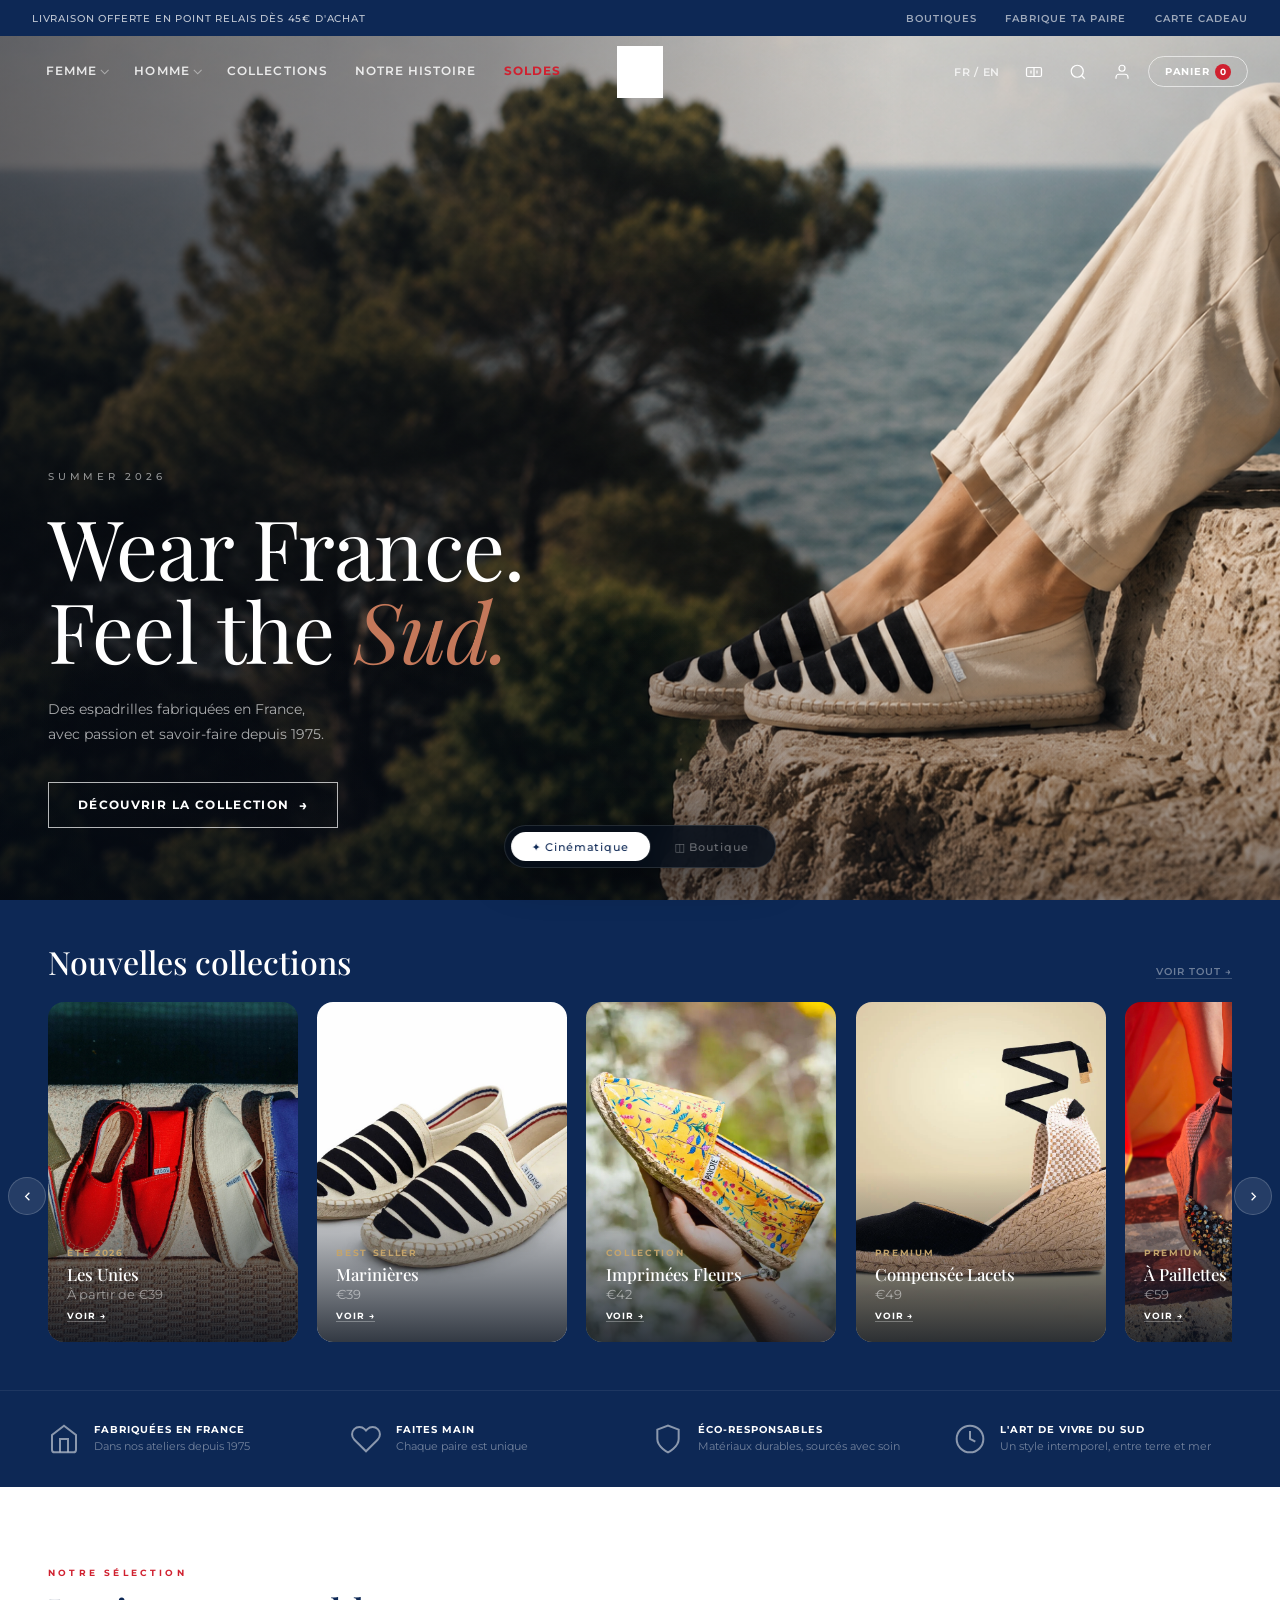
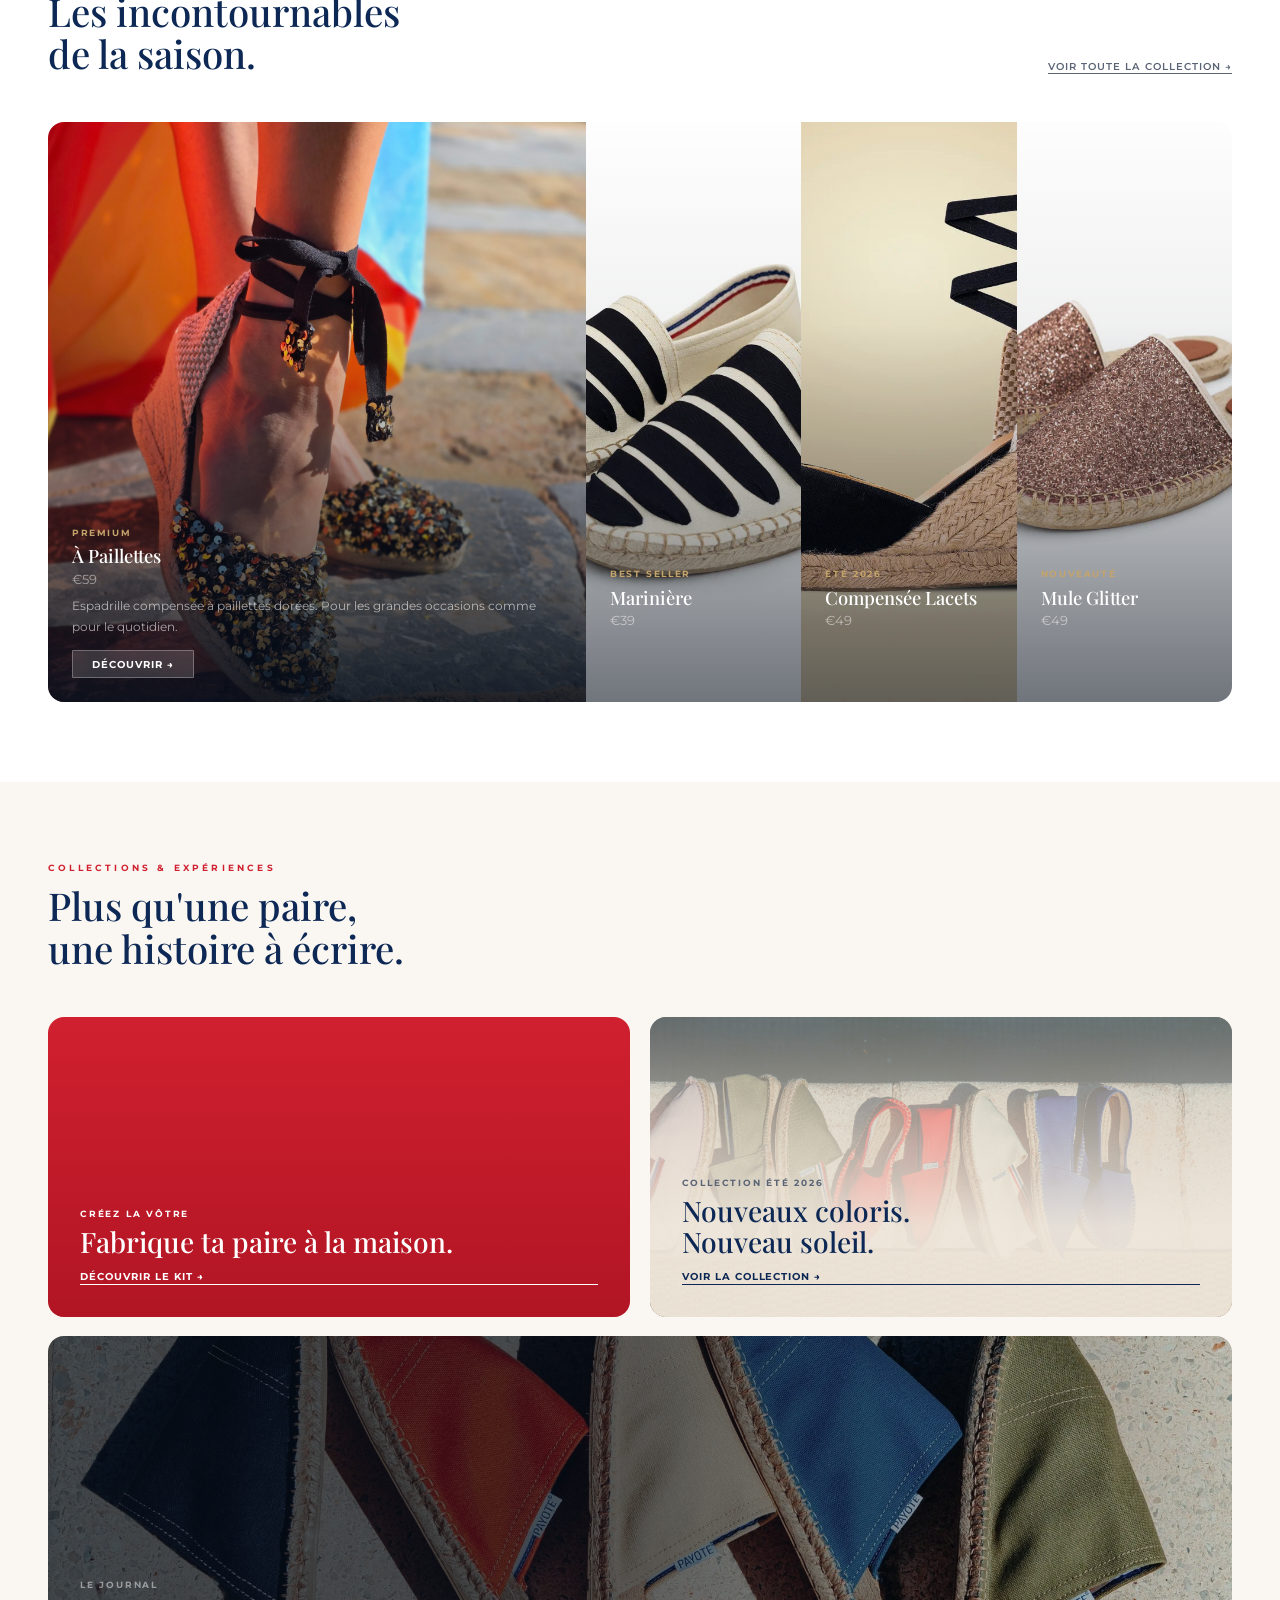
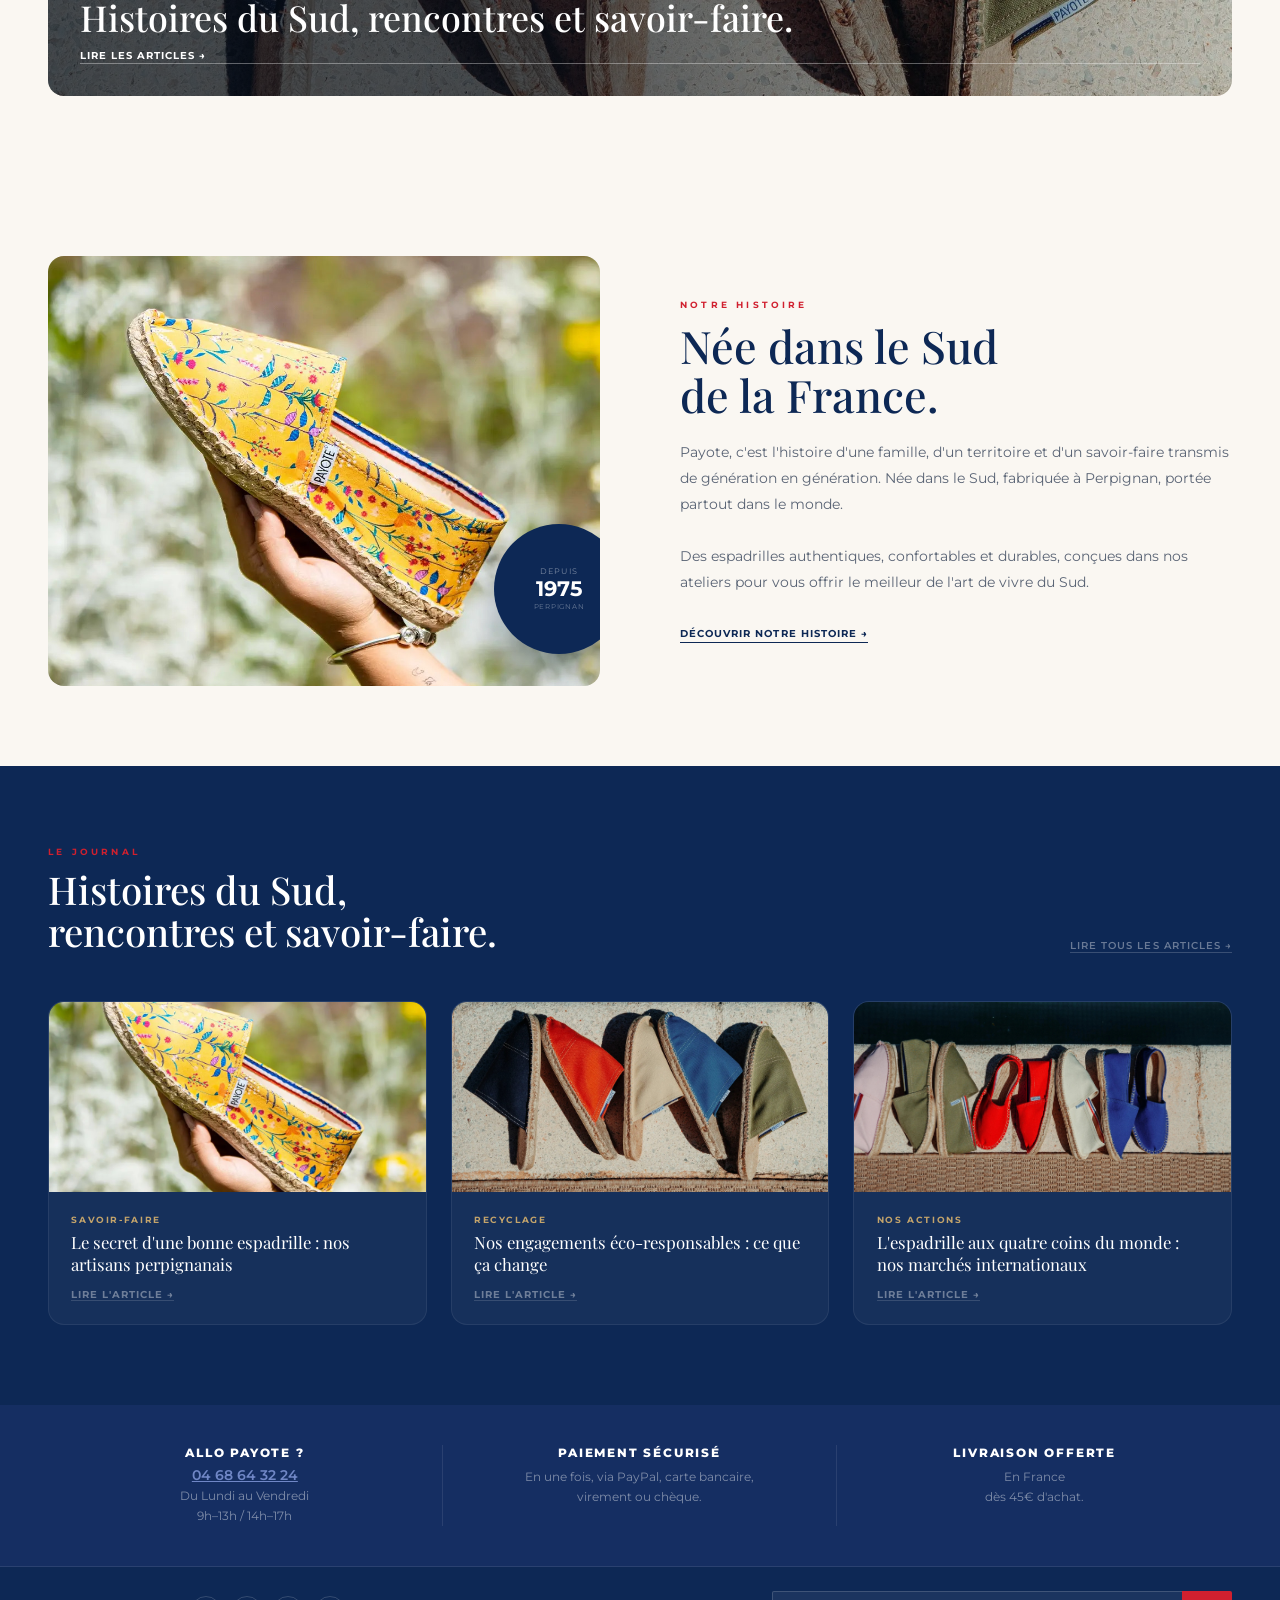
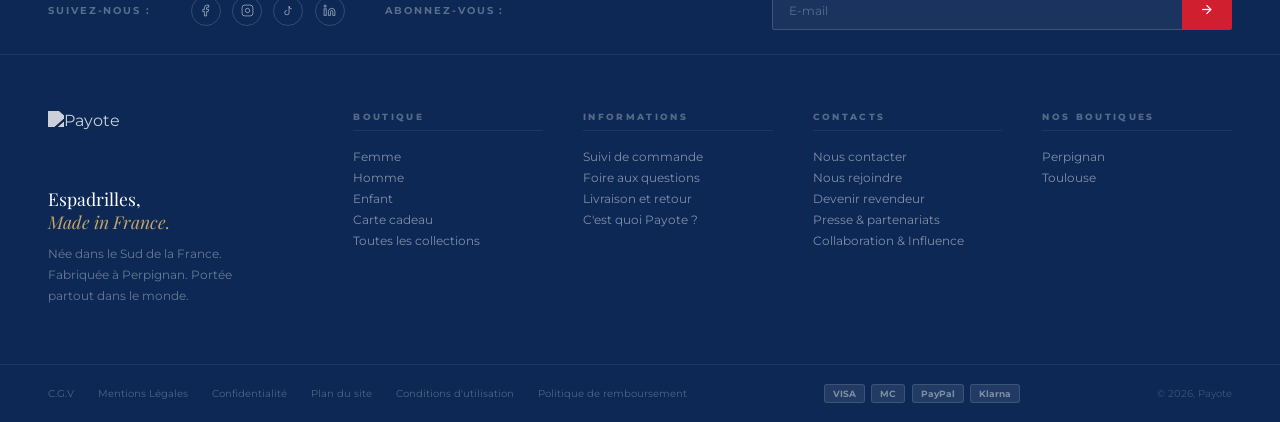
==== commit b819b2b0: "Improve CSS variable formatting and change logo source Refactor CSS variables for better readability" ====
--- a/homepage.html
+++ b/homepage.html
@@ -7,9 +7,16 @@
 <link href="https://fonts.googleapis.com/css2?family=Playfair+Display:ital,wght@0,400;0,500;0,700;1,400;1,500&family=Montserrat:wght@300;400;500;600;700&display=swap" rel="stylesheet"/>
 <style>
 :root{
-  --navy:#0D2855;--rouge:#D0202F;--cream:#FAF7F2;--sand:#F0E8DC;
-  --gold:#C4A46B;--muted:#5a6475;--bleu:#2E3A48;
-  --serif:'Playfair Display',Georgia,serif;--sans:'Montserrat',system-ui,sans-serif;
+  --navy:#0D2855;
+  --rouge:#D0202F;
+  --cream:#FAF7F2;
+  --sand:#F0E8DC;
+  --gold:#C4A46B;
+  --muted:#5a6475;
+  --bleu:#2E3A48;
+/* Typographies ══════════════════════════════════════════════════════ */
+  --serif:'Playfair Display',Georgia,serif;
+  --sans:'Montserrat',system-ui,sans-serif;
   --top-h:36px;--nav-h:72px;--total-h:108px;
 }
 *,*::before,*::after{box-sizing:border-box;margin:0;padding:0}
@@ -612,7 +619,7 @@
 
     <!-- BRAND — real cursive logo centered -->
     <a href="payote-v4.html" class="nav-brand">
-      <img src="images/logo-payote.png" alt="Payote · Made in France" class="brand-logo-img"/>
+      <img src="images/logo.jpg" alt="Payote · Made in France" class="brand-logo-img"/>
     </a>
 
     <!-- RIGHT -->
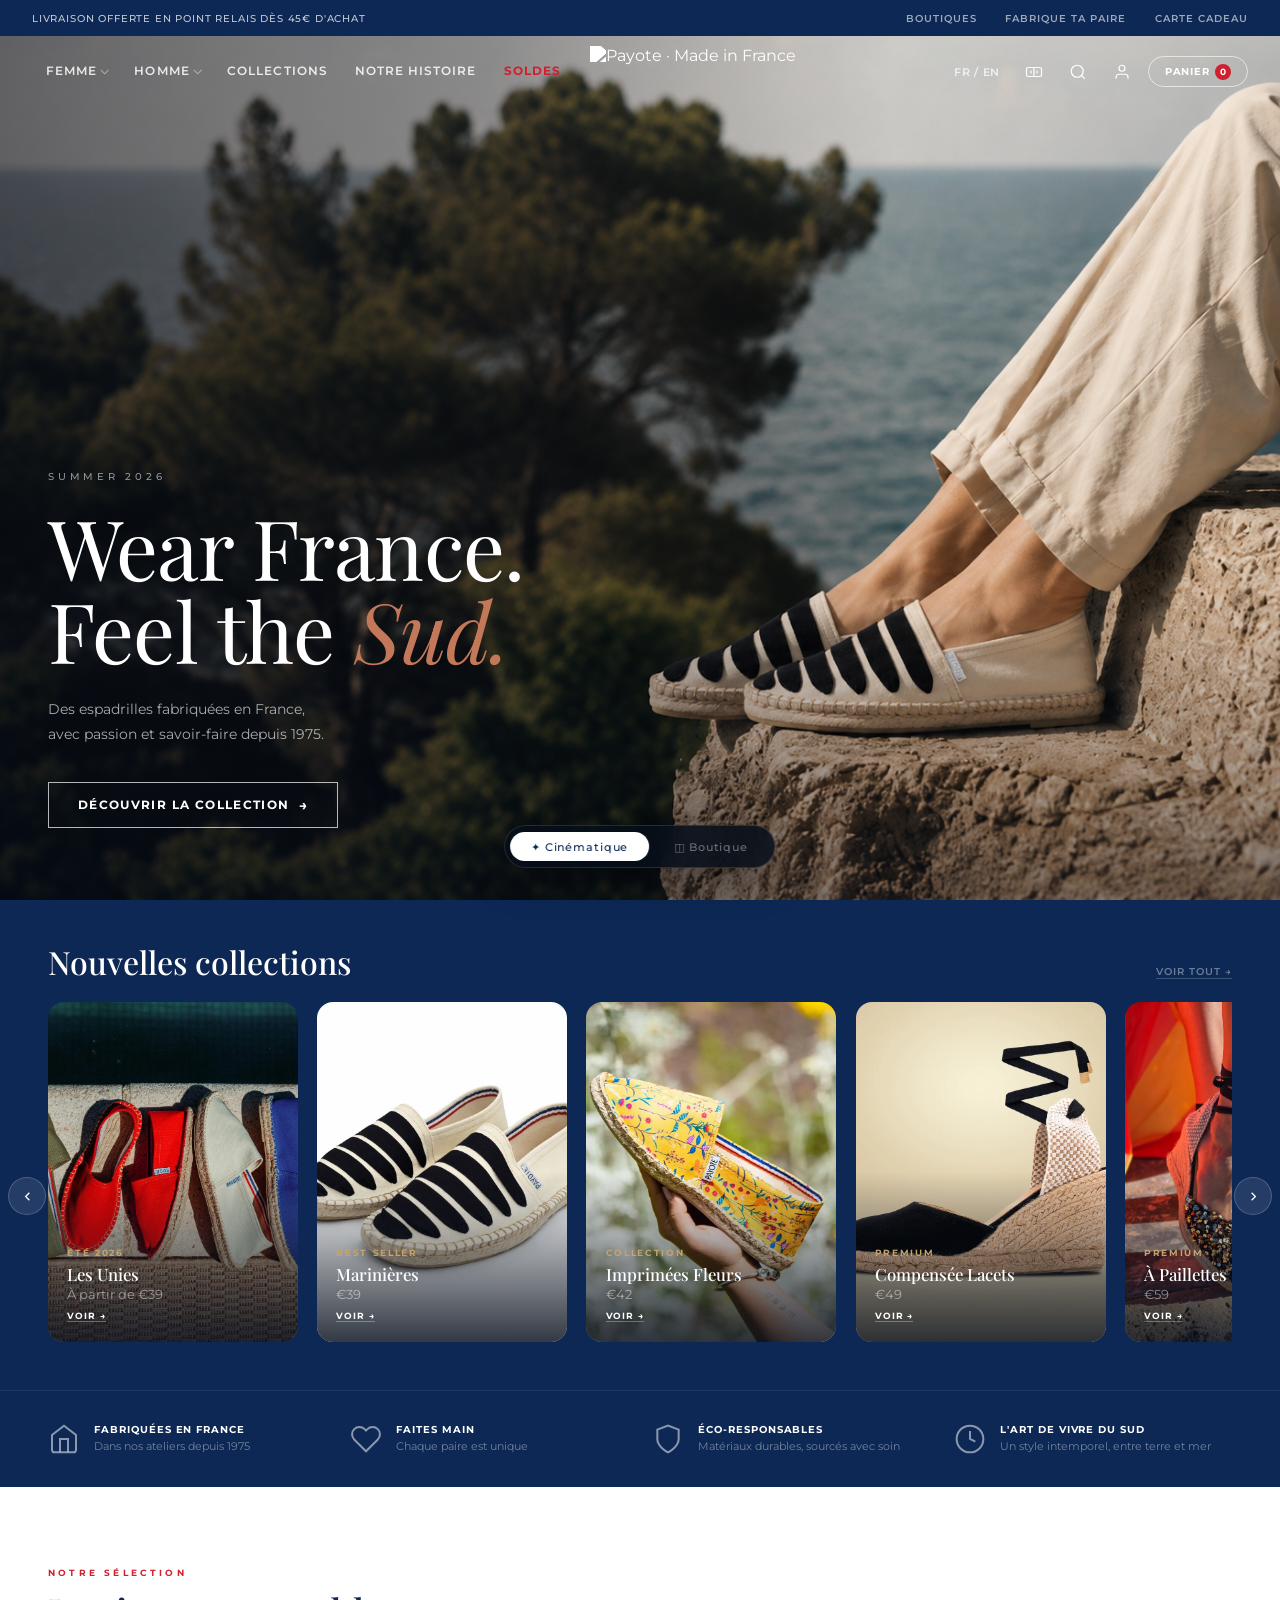
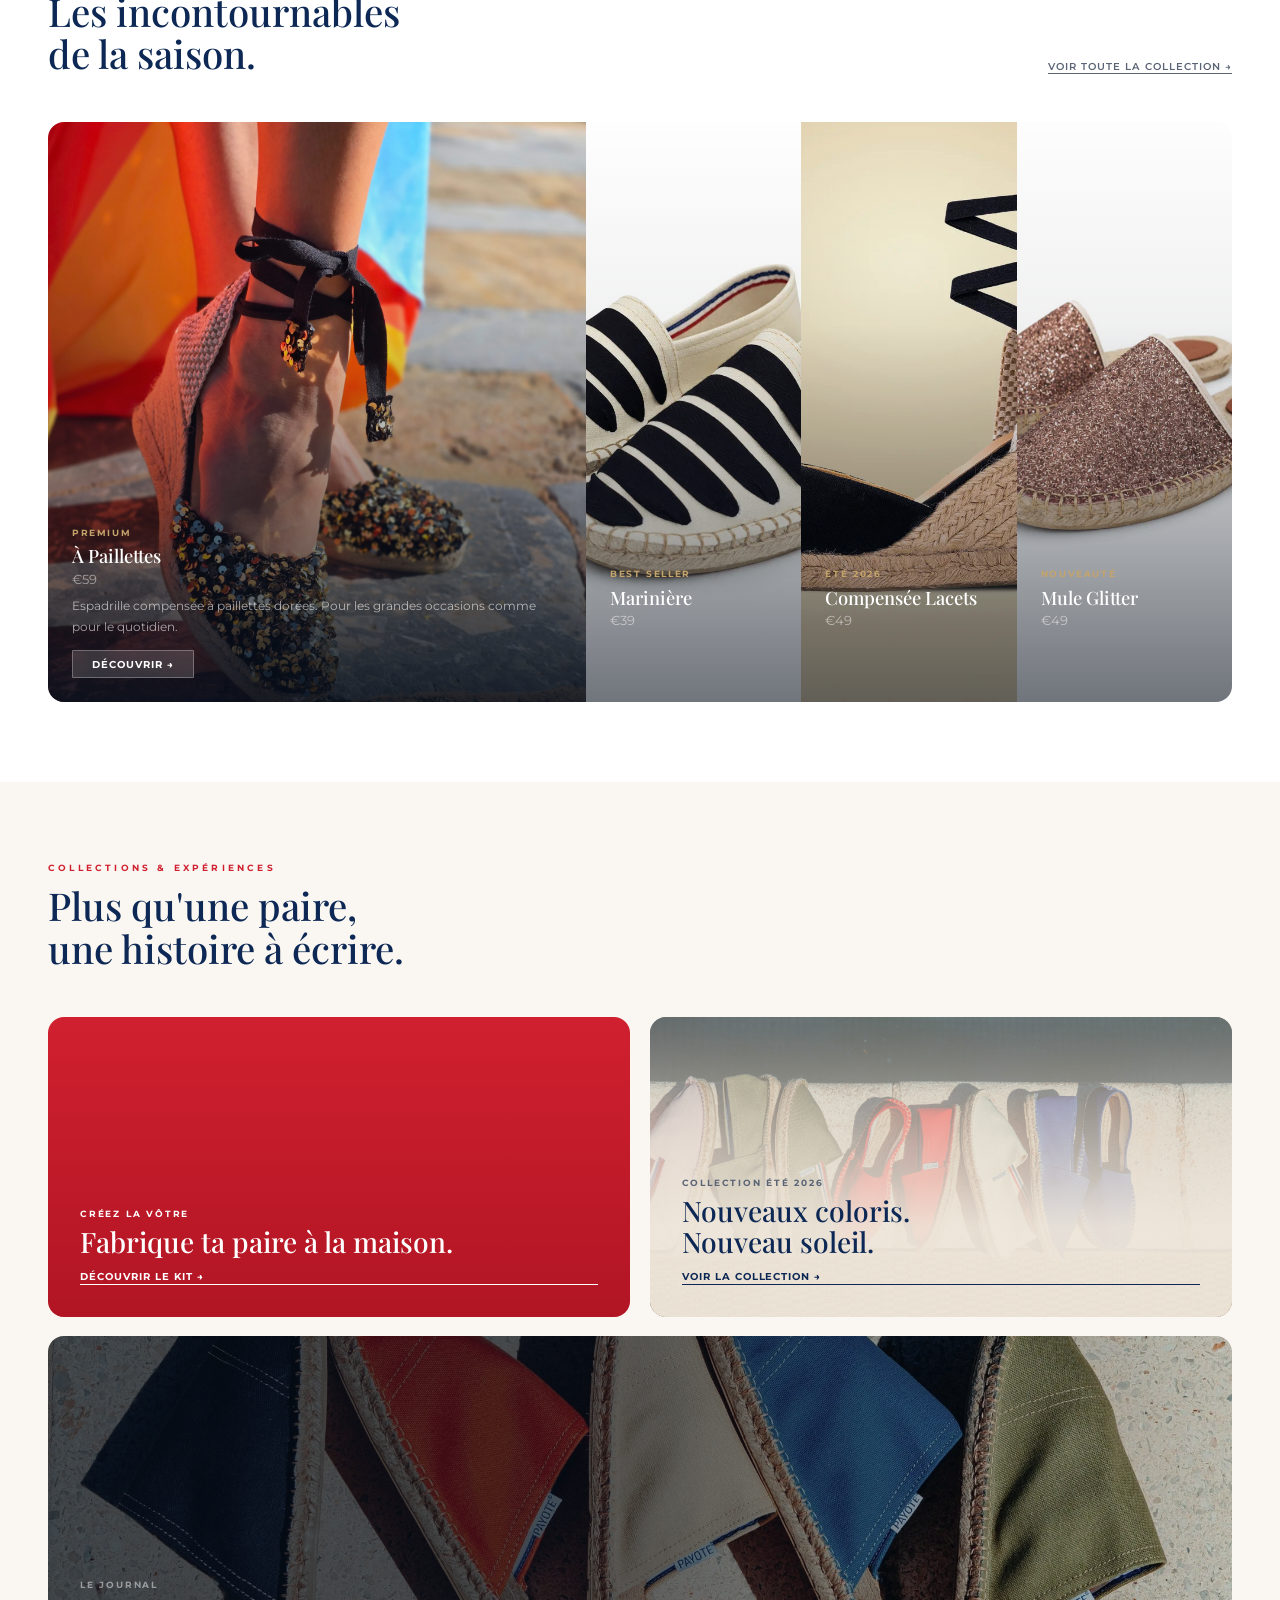
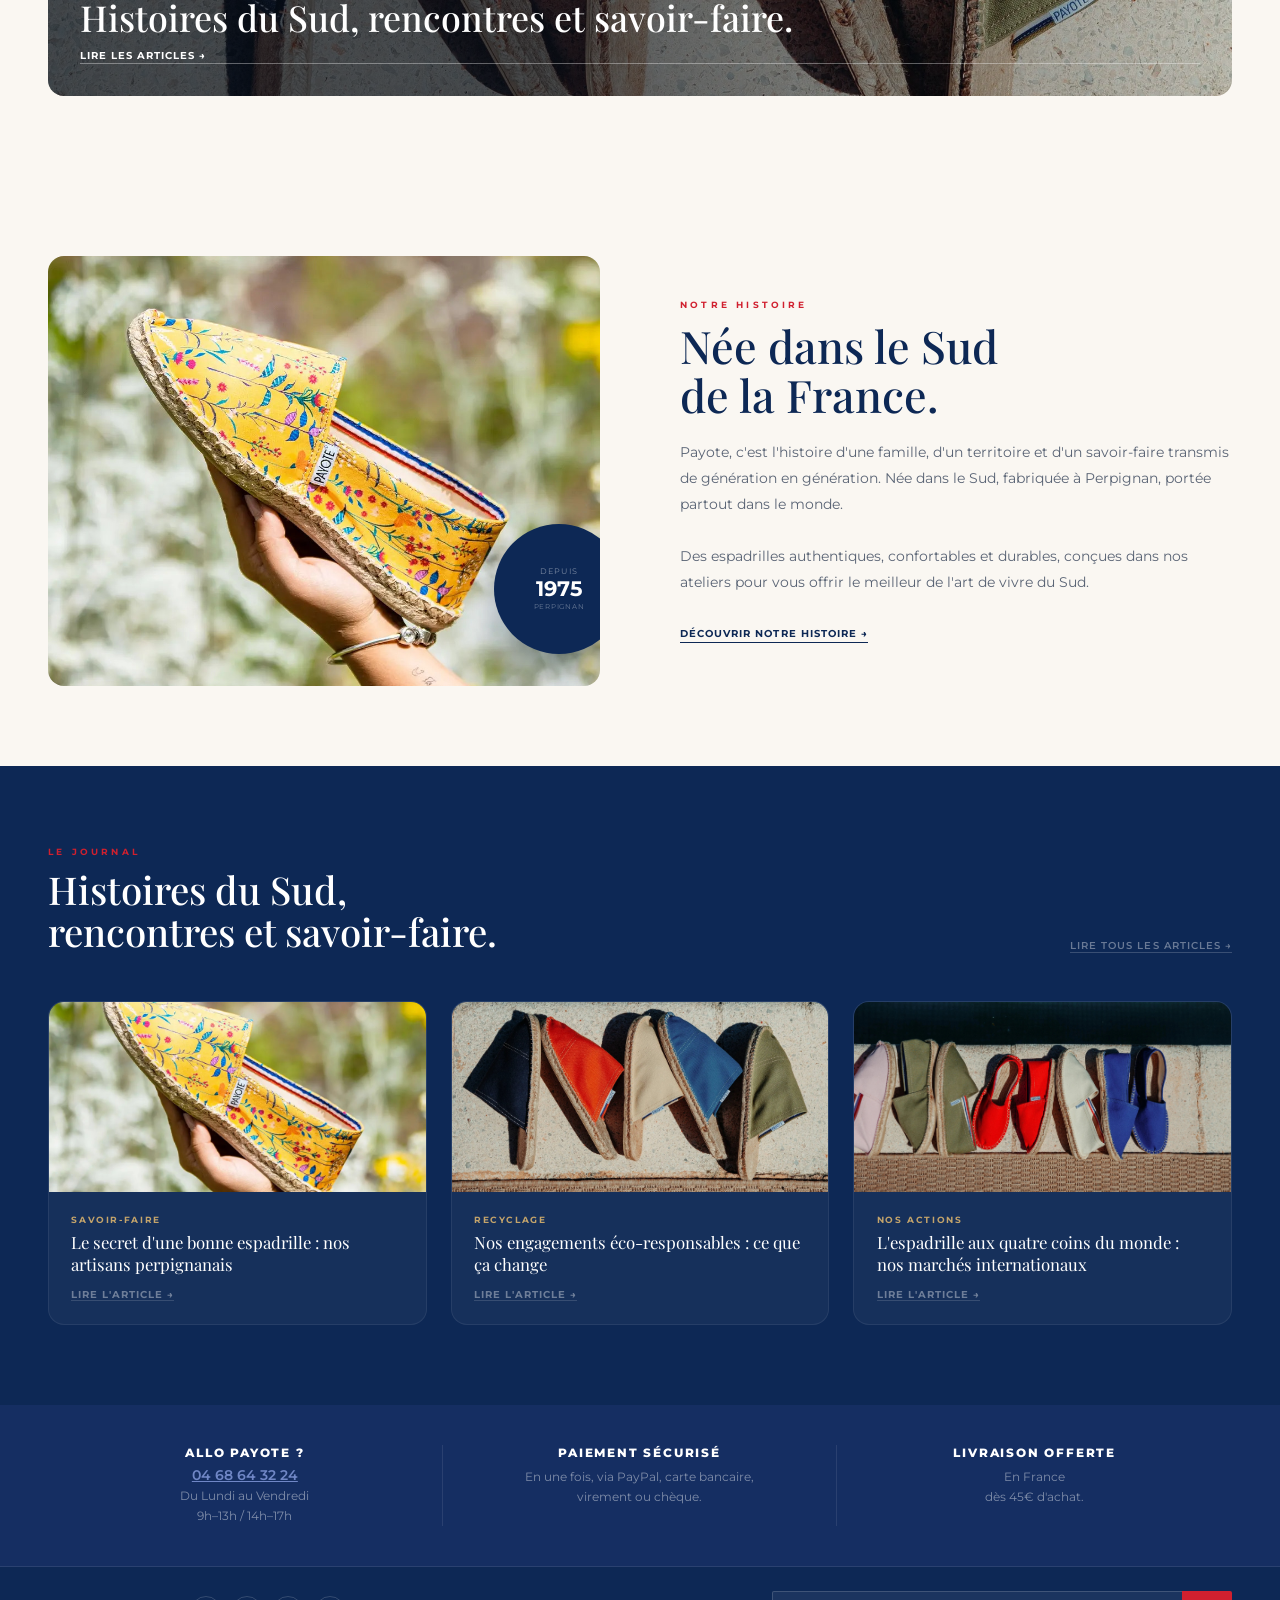
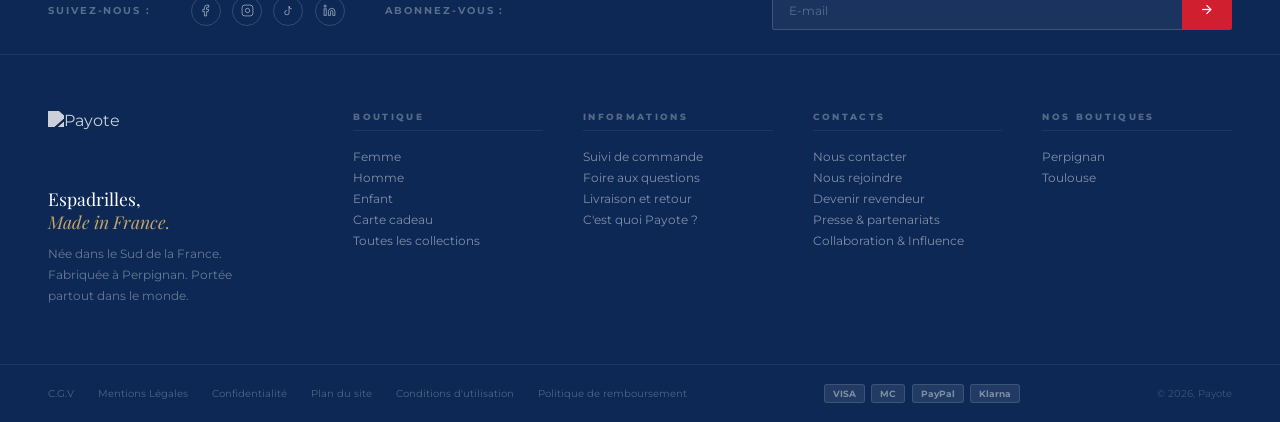
==== commit 85b35689: "Update homepage.html" ====
--- a/homepage.html
+++ b/homepage.html
@@ -7,16 +7,9 @@
 <link href="https://fonts.googleapis.com/css2?family=Playfair+Display:ital,wght@0,400;0,500;0,700;1,400;1,500&family=Montserrat:wght@300;400;500;600;700&display=swap" rel="stylesheet"/>
 <style>
 :root{
-  --navy:#0D2855;
-  --rouge:#D0202F;
-  --cream:#FAF7F2;
-  --sand:#F0E8DC;
-  --gold:#C4A46B;
-  --muted:#5a6475;
-  --bleu:#2E3A48;
-/* Typographies ══════════════════════════════════════════════════════ */
-  --serif:'Playfair Display',Georgia,serif;
-  --sans:'Montserrat',system-ui,sans-serif;
+  --navy:#0D2855;--rouge:#D0202F;--cream:#FAF7F2;--sand:#F0E8DC;
+  --gold:#C4A46B;--muted:#5a6475;--bleu:#2E3A48;
+  --serif:'Playfair Display',Georgia,serif;--sans:'Montserrat',system-ui,sans-serif;
   --top-h:36px;--nav-h:72px;--total-h:108px;
 }
 *,*::before,*::after{box-sizing:border-box;margin:0;padding:0}
@@ -301,15 +294,15 @@
 ══════════════════════════════════════════════════════════════════════ */
 .hero-v2{
   min-height:100svh;
-  background:var(--cream);
-  display:grid;grid-template-columns:1fr 1fr;
+  background:#F0EDE8;
+  display:grid;grid-template-columns:1fr 1.05fr;
   position:relative;overflow:hidden;
 }
 .v2-copy{
-  padding:0 3.5rem 4rem 4rem;
+  padding:calc(var(--total-h) + 3rem) 3.5rem 4rem 4.5rem;
   display:flex;flex-direction:column;justify-content:center;
-  padding-top:calc(var(--total-h) + 3rem);
   position:relative;z-index:2;
+  min-height:100svh;
 }
 .v2-eyebrow{
   font-size:.6rem;letter-spacing:.45em;text-transform:uppercase;
@@ -319,8 +312,9 @@
 .v2-eyebrow::before{content:'';width:24px;height:1.5px;background:linear-gradient(to right,var(--navy),var(--rouge));flex-shrink:0;}
 .v2-h1{
   font-family:var(--serif);
-  font-size:clamp(2.8rem,6vw,6.2rem);
-  font-weight:700;line-height:.9;color:var(--navy);letter-spacing:-.02em;
+  font-size:clamp(2.8rem,5.5vw,5.8rem);
+  font-weight:700;line-height:.88;color:var(--navy);letter-spacing:-.02em;
+  text-transform:uppercase;
 }
 .v2-h1 .rg{color:var(--rouge);}
 .v2-sep{width:40px;height:2px;background:var(--rouge);margin:1.8rem 0;}
@@ -333,28 +327,16 @@
   font-family:var(--sans);cursor:pointer;transition:.25s;text-decoration:none;
 }
 .v2-btn:hover{background:var(--rouge);}
-.v2-badge{
-  margin-top:2.5rem;
-  display:inline-flex;align-items:center;justify-content:center;
-  width:96px;height:96px;border-radius:50%;
-  border:2px solid var(--rouge);position:relative;
-}
-.v2-badge::before{content:'';position:absolute;inset:-7px;border-radius:50%;border:1px solid rgba(208,32,47,.18);}
-.v2-since{font-size:1.3rem;font-weight:700;color:var(--rouge);display:block;line-height:1;}
-.v2-badge-label{font-size:.48rem;letter-spacing:.18em;text-transform:uppercase;color:rgba(208,32,47,.6);font-weight:700;display:block;margin:.2rem 0;}
+/* v2-badge removed — not in reference */
 .v2-product-area{
   position:relative;z-index:2;
-  display:flex;align-items:flex-end;justify-content:center;
-  padding-top:calc(var(--total-h) + 2rem);
   overflow:hidden;
 }
 .v2-product-img{
-  height:82%;max-height:680px;width:auto;object-fit:contain;
-  transform:translateY(6%) rotate(-3deg);
-  filter:drop-shadow(0 40px 80px rgba(13,40,85,.18));
-  transition:transform .5s cubic-bezier(.16,1,.3,1);
-}
-.v2-product-area:hover .v2-product-img{transform:translateY(4%) rotate(-1deg) scale(1.02);}
+  width:100%;height:100%;
+  object-fit:cover;object-position:center 20%;
+  display:block;
+}
 
 /* ══ COLLECTION SHUFFLE STRIP ════════════════════════════════════════ */
 .coll-strip{background:var(--navy);padding:2.5rem 0 0;overflow:hidden;}
@@ -619,7 +601,7 @@
 
     <!-- BRAND — real cursive logo centered -->
     <a href="payote-v4.html" class="nav-brand">
-      <img src="images/logo.jpg" alt="Payote · Made in France" class="brand-logo-img"/>
+      <img src="images/logo-payote.png" alt="Payote · Made in France" class="brand-logo-img"/>
     </a>
 
     <!-- RIGHT -->
@@ -810,14 +792,10 @@
       <div class="v2-sep"></div>
       <p class="v2-sub">Des espadrilles authentiques fabriquées en France avec passion.</p>
       <a href="products.html" class="v2-btn">Découvrir la collection →</a>
-      <div class="v2-badge">
-        <div class="v2-badge-label">Made in France</div>
-        <span class="v2-since">1975</span>
-        <div class="v2-badge-label">Perpignan</div>
-      </div>
+
     </div>
     <div class="v2-product-area">
-      <img src="images/product-3.jpg" alt="Espadrille Compensée Payote" class="v2-product-img"/>
+      <img src="images/hero-2.png" alt="Espadrille Payote Made in France" class="v2-product-img"/>
     </div>
   </section>
 
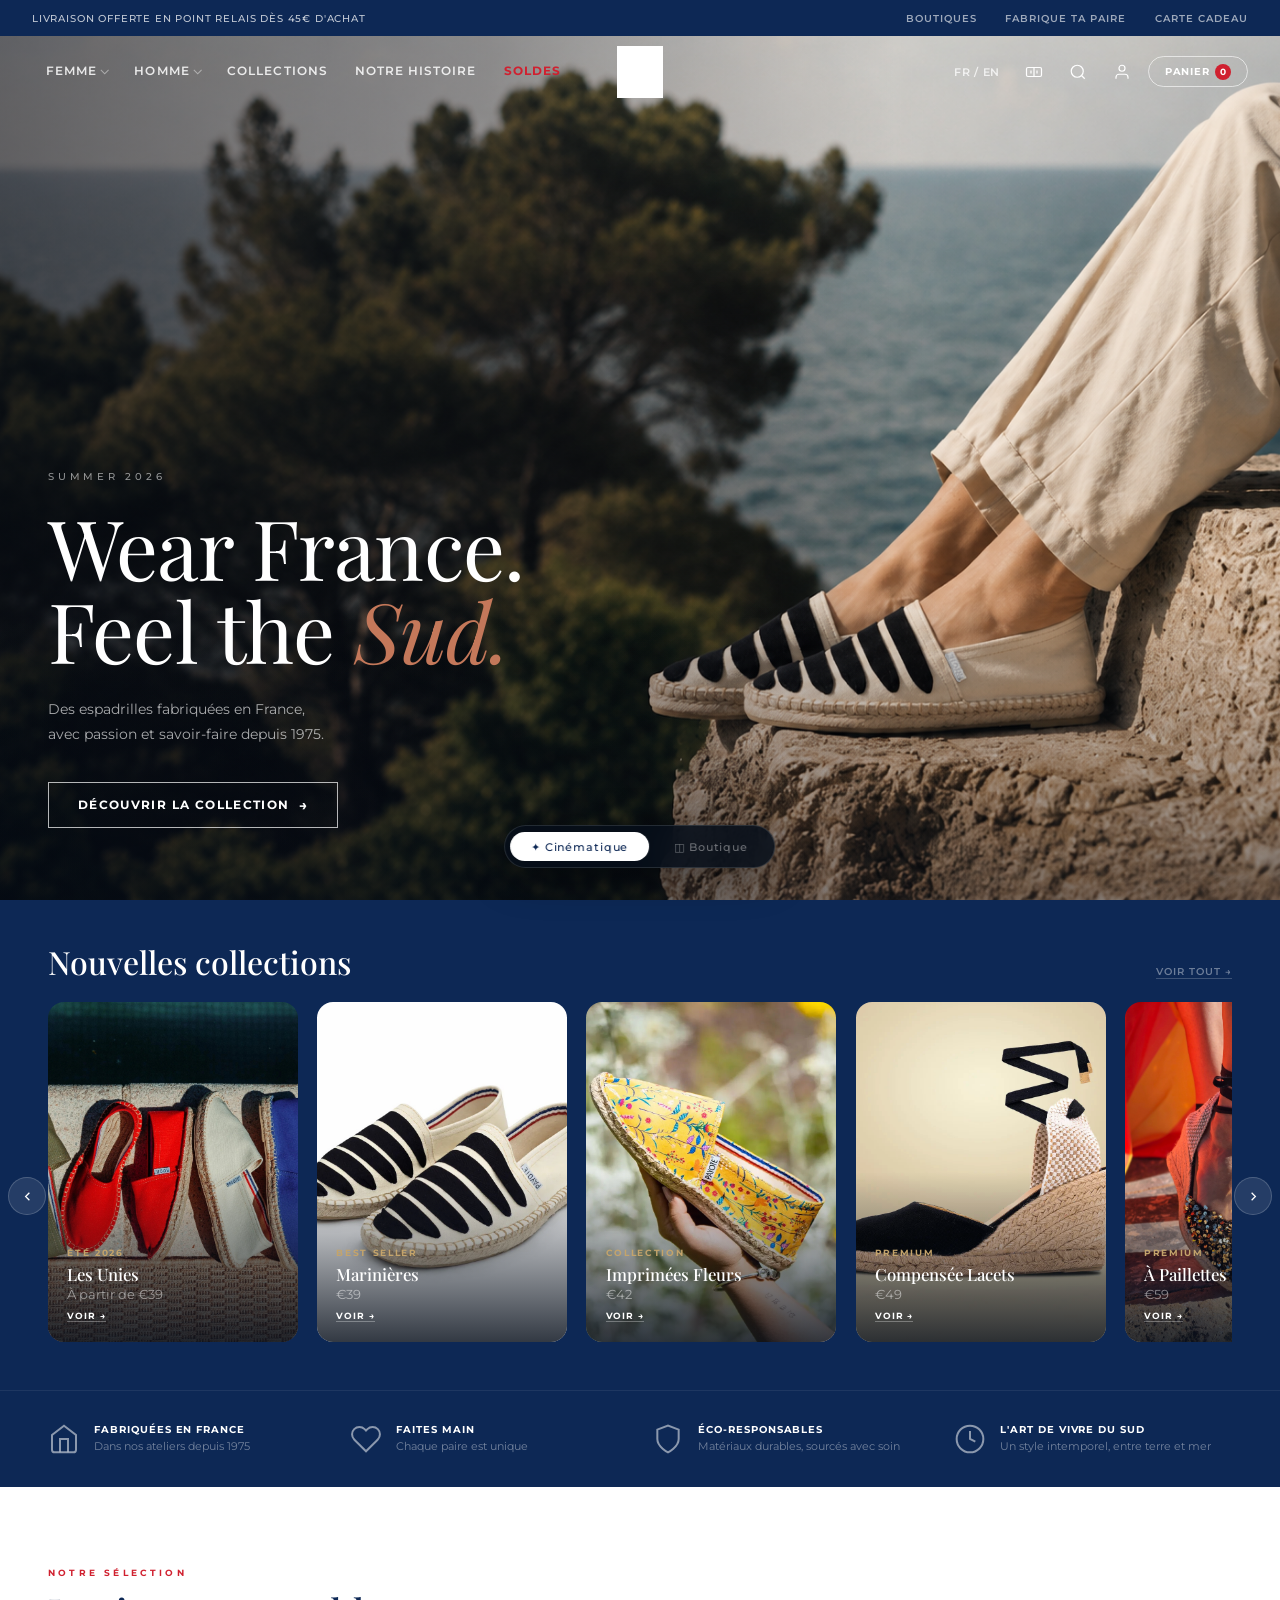
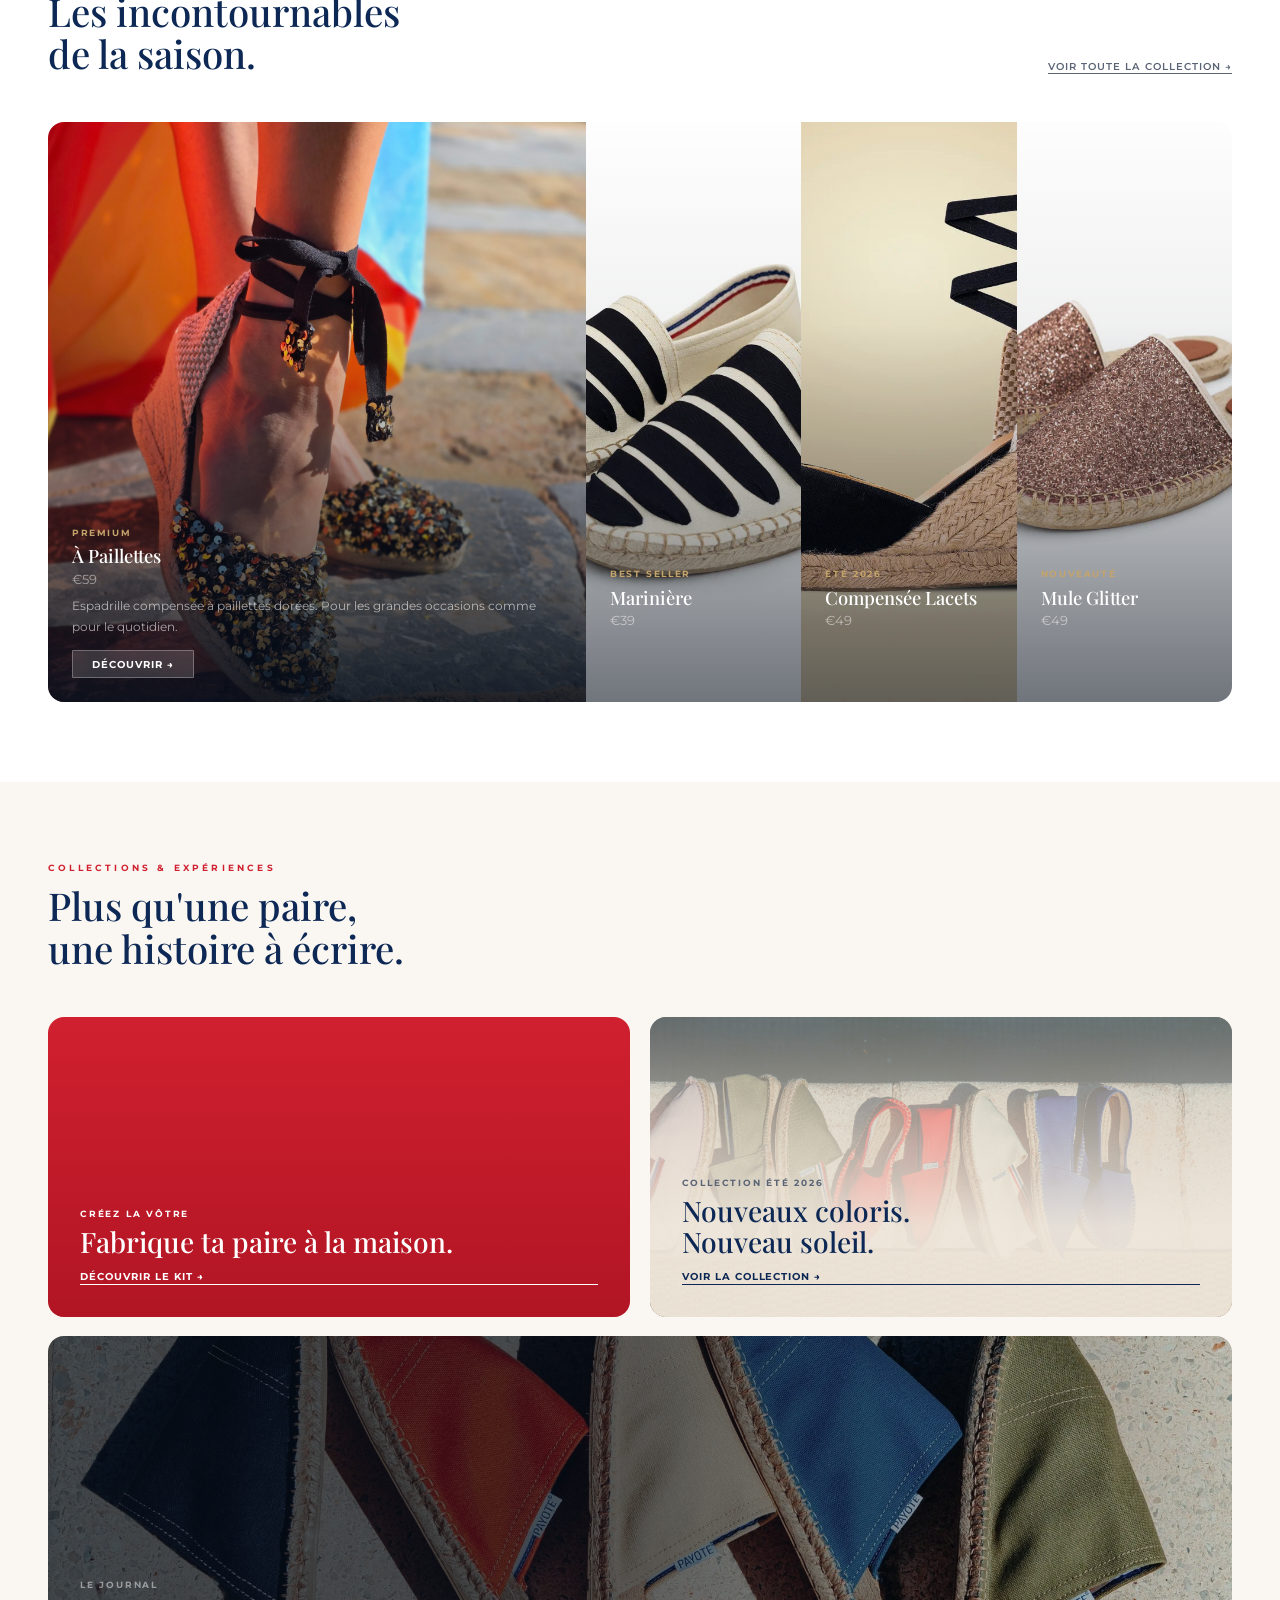
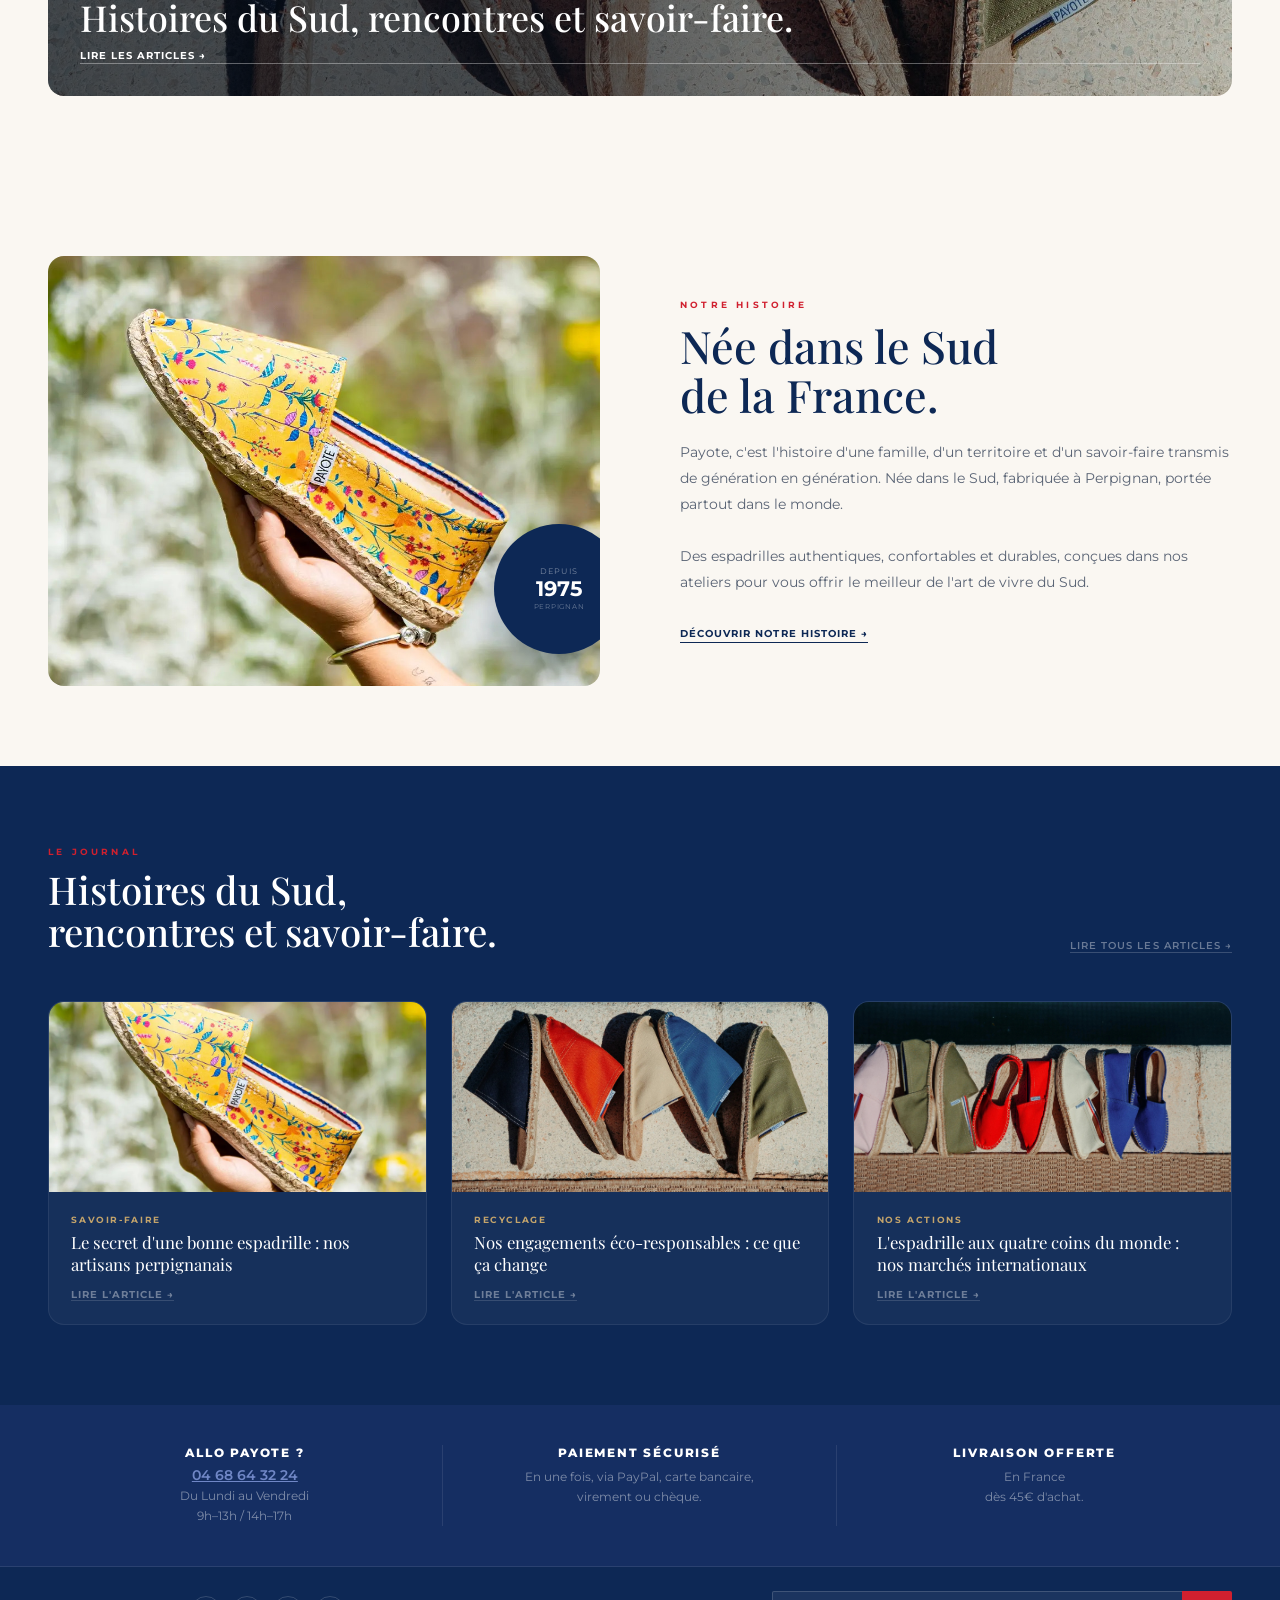
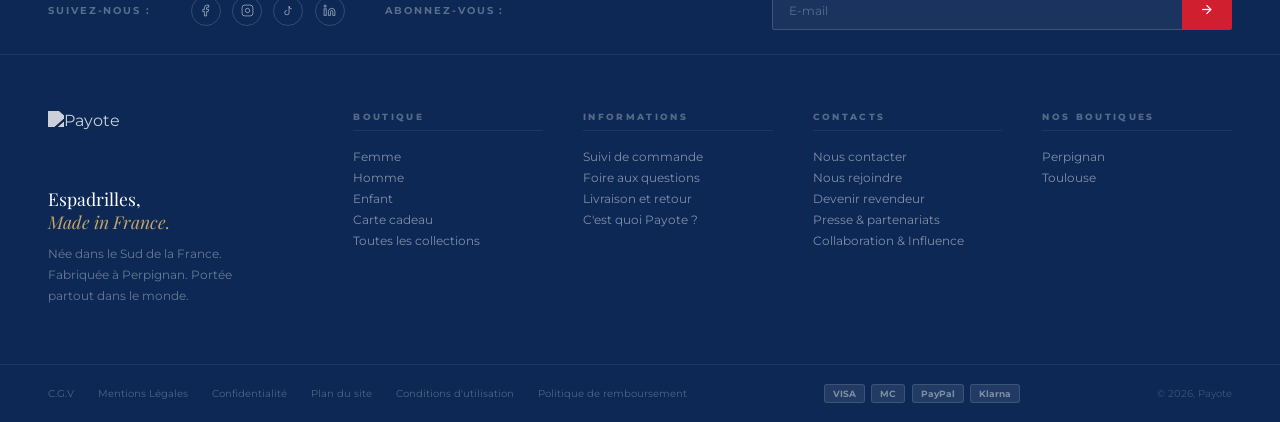
==== commit e19951ce: "Update homepage.html" ====
--- a/homepage.html
+++ b/homepage.html
@@ -600,8 +600,8 @@
     </nav>
 
     <!-- BRAND — real cursive logo centered -->
-    <a href="payote-v4.html" class="nav-brand">
-      <img src="images/logo-payote.png" alt="Payote · Made in France" class="brand-logo-img"/>
+    <a href="homepage.html" class="nav-brand">
+      <img src="images/logo.jpg" alt="Payote · Made in France" class="brand-logo-img"/>
     </a>
 
     <!-- RIGHT -->
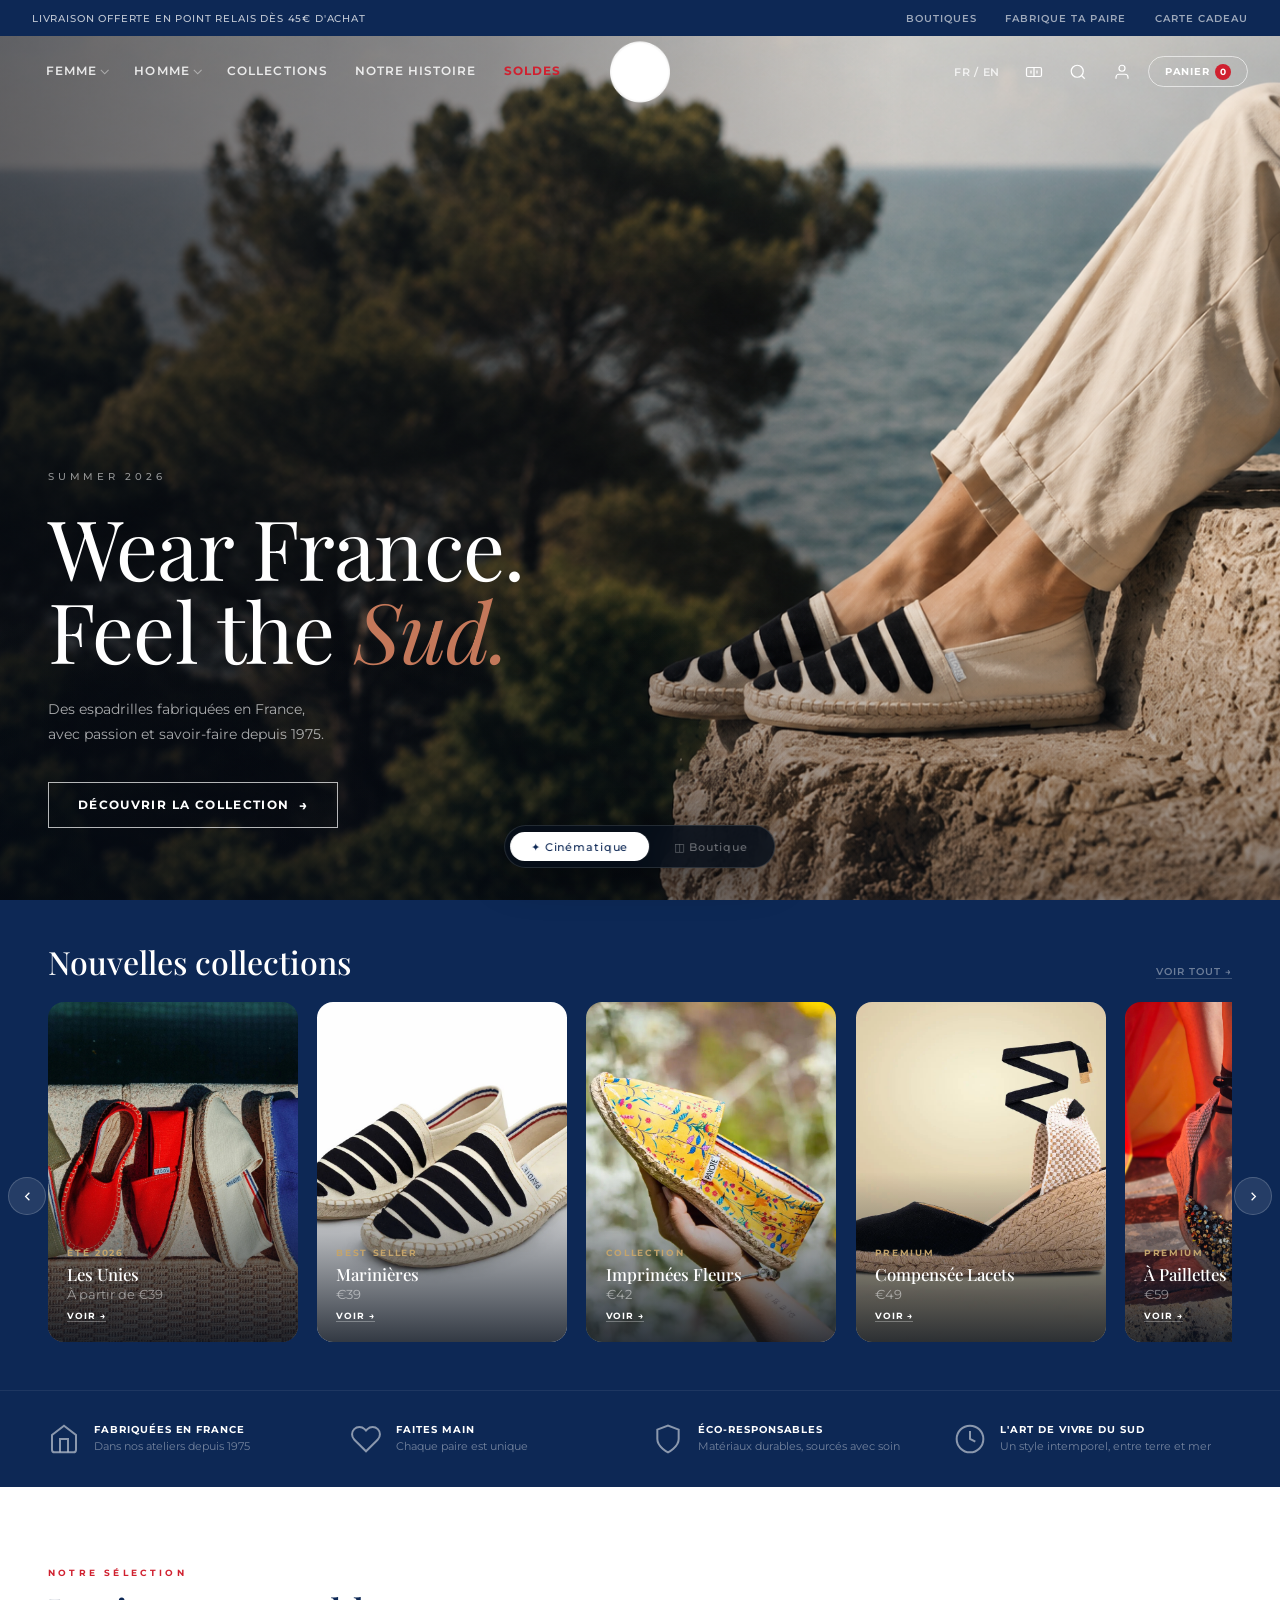
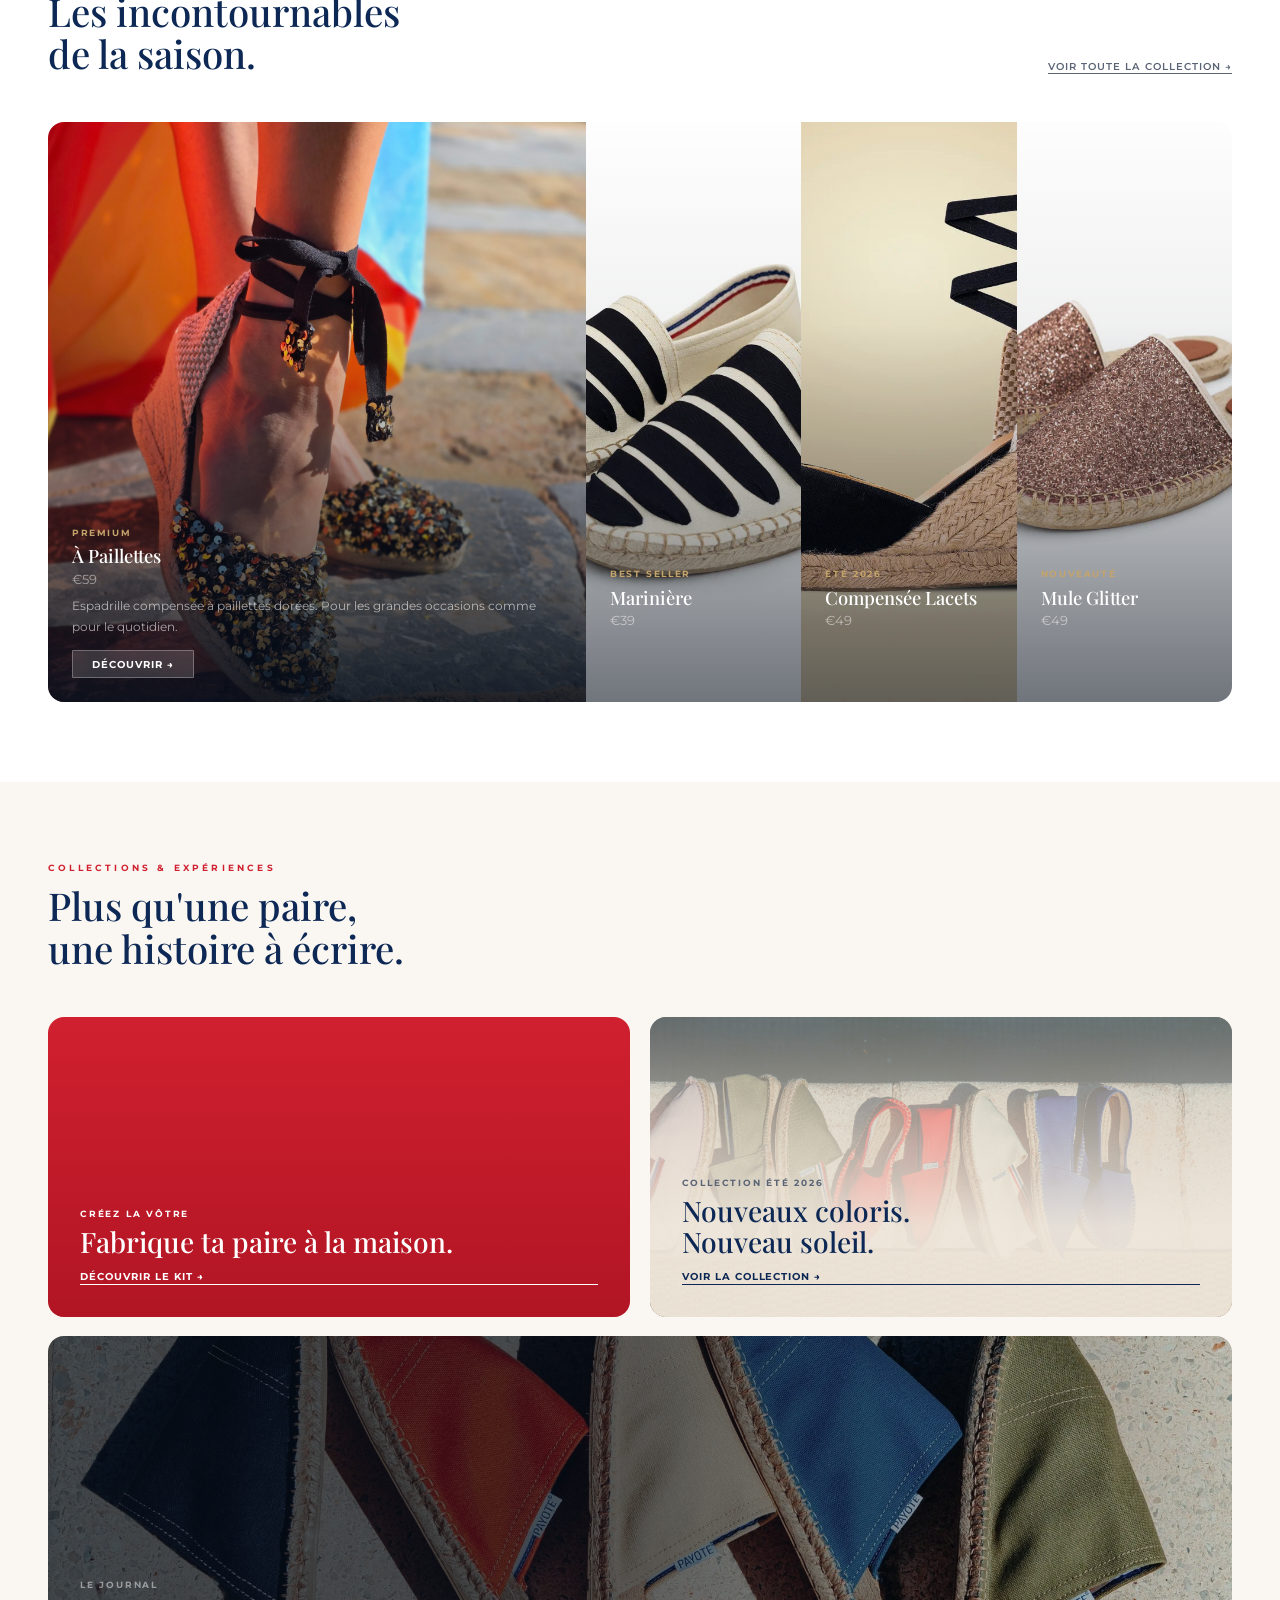
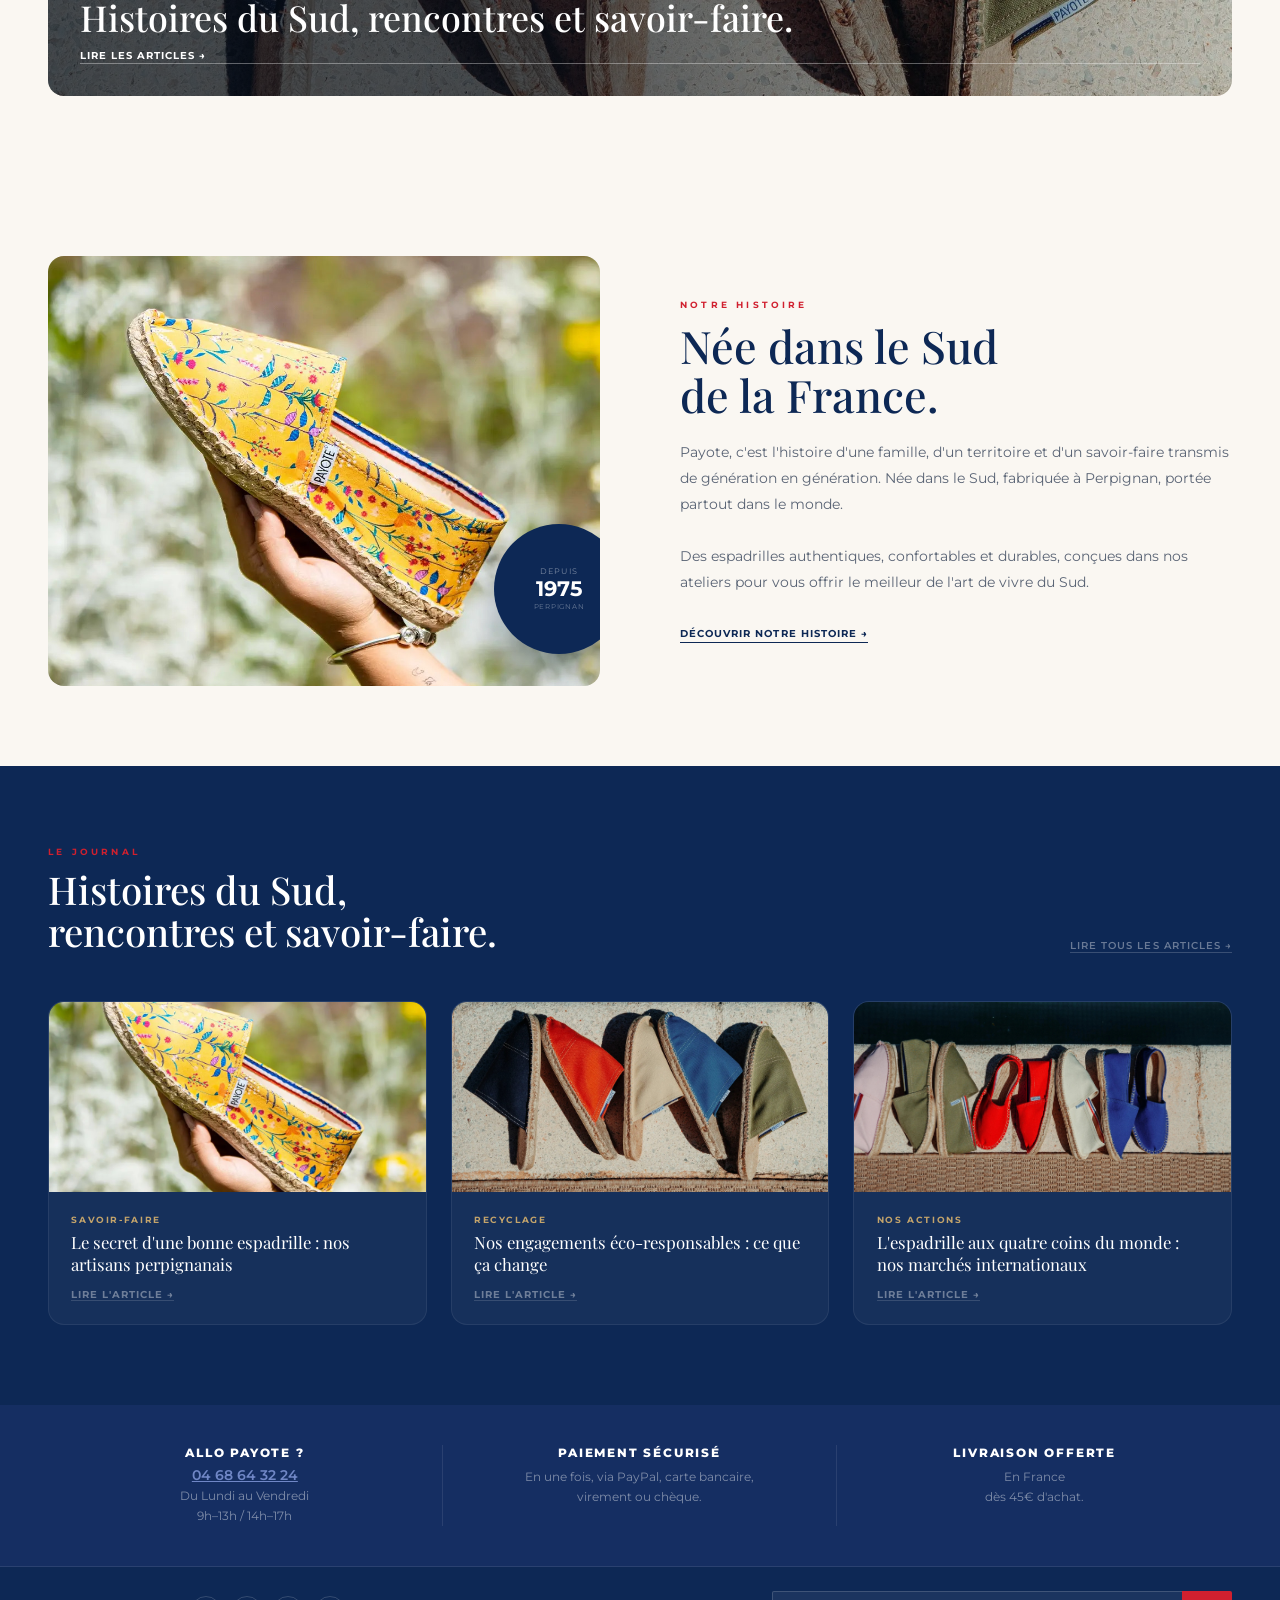
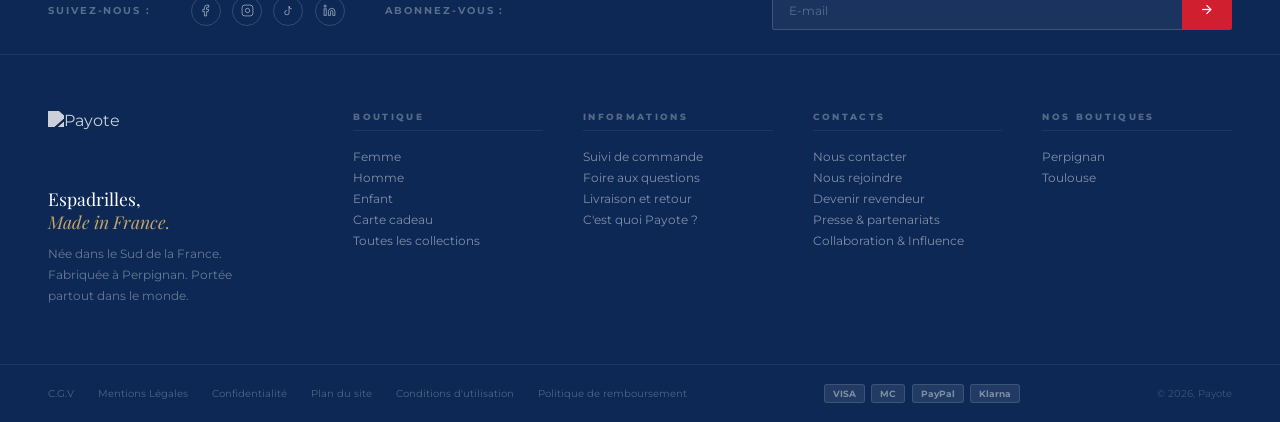
==== commit a867d6dd: "Update homepage.html" ====
--- a/homepage.html
+++ b/homepage.html
@@ -91,7 +91,7 @@
 /* BRAND CENTER */
 .nav-brand{display:flex;flex-direction:column;align-items:center;text-decoration:none;}
 .brand-logo-img{
-  height:52px;width:auto;
+  height:70px;width:auto;
   transition:filter .35s;
 }
 /* over dark hero → invert to white */
@@ -601,7 +601,7 @@
 
     <!-- BRAND — real cursive logo centered -->
     <a href="homepage.html" class="nav-brand">
-      <img src="images/logo.jpg" alt="Payote · Made in France" class="brand-logo-img"/>
+      <img src="images/logo.png" alt="Payote · Made in France" class="brand-logo-img"/>
     </a>
 
     <!-- RIGHT -->
